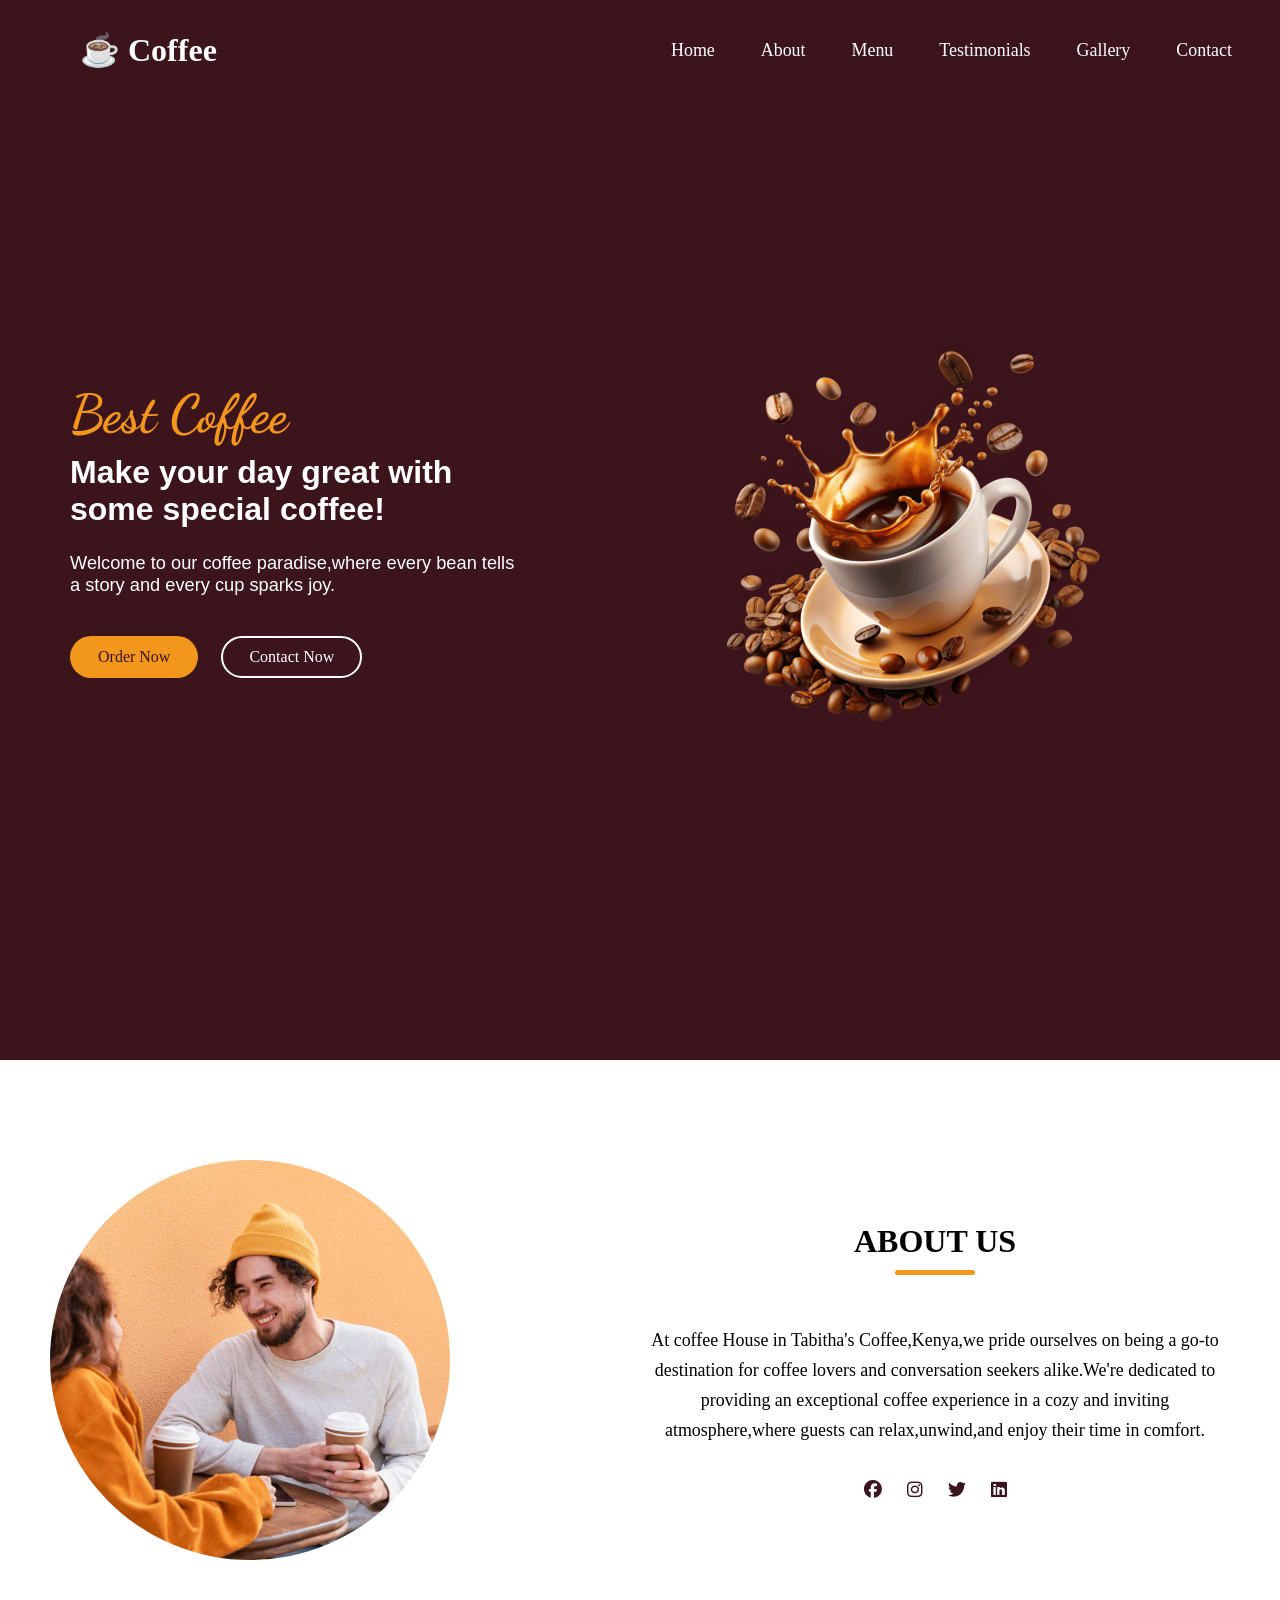
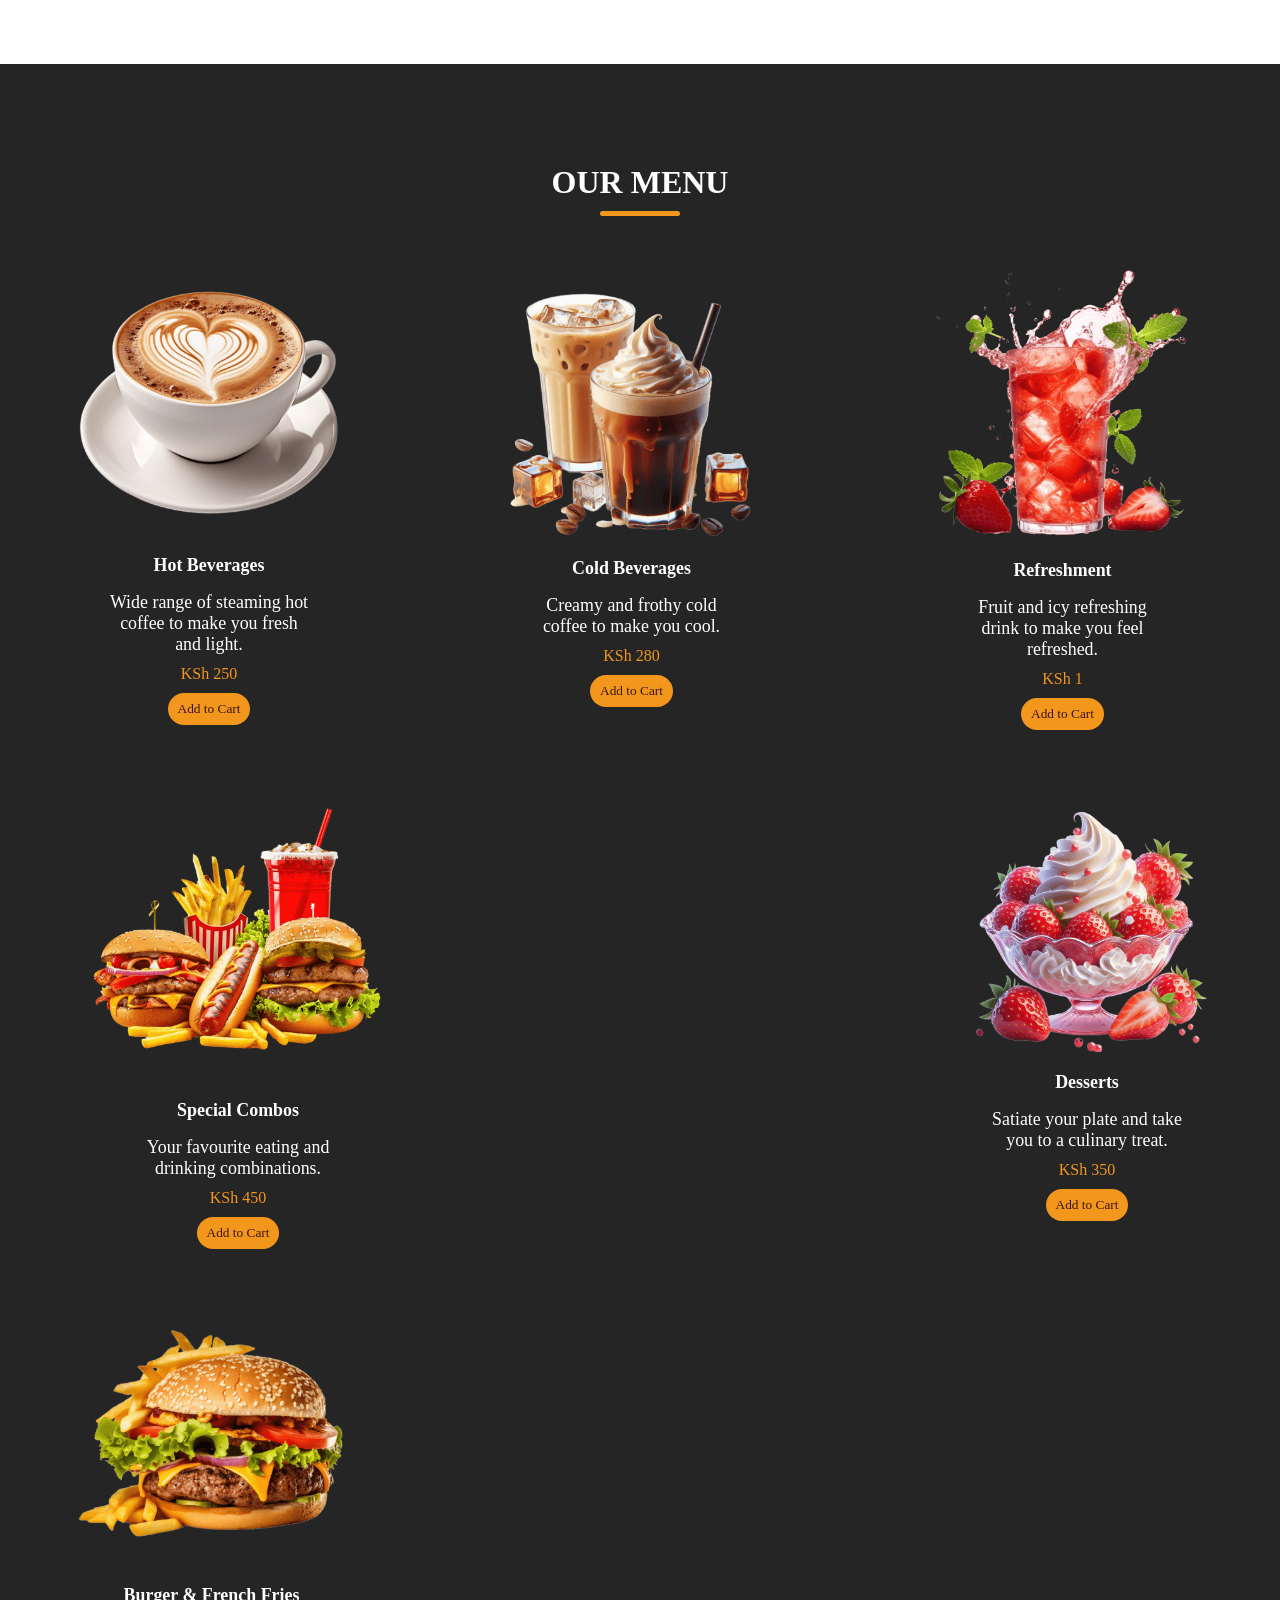
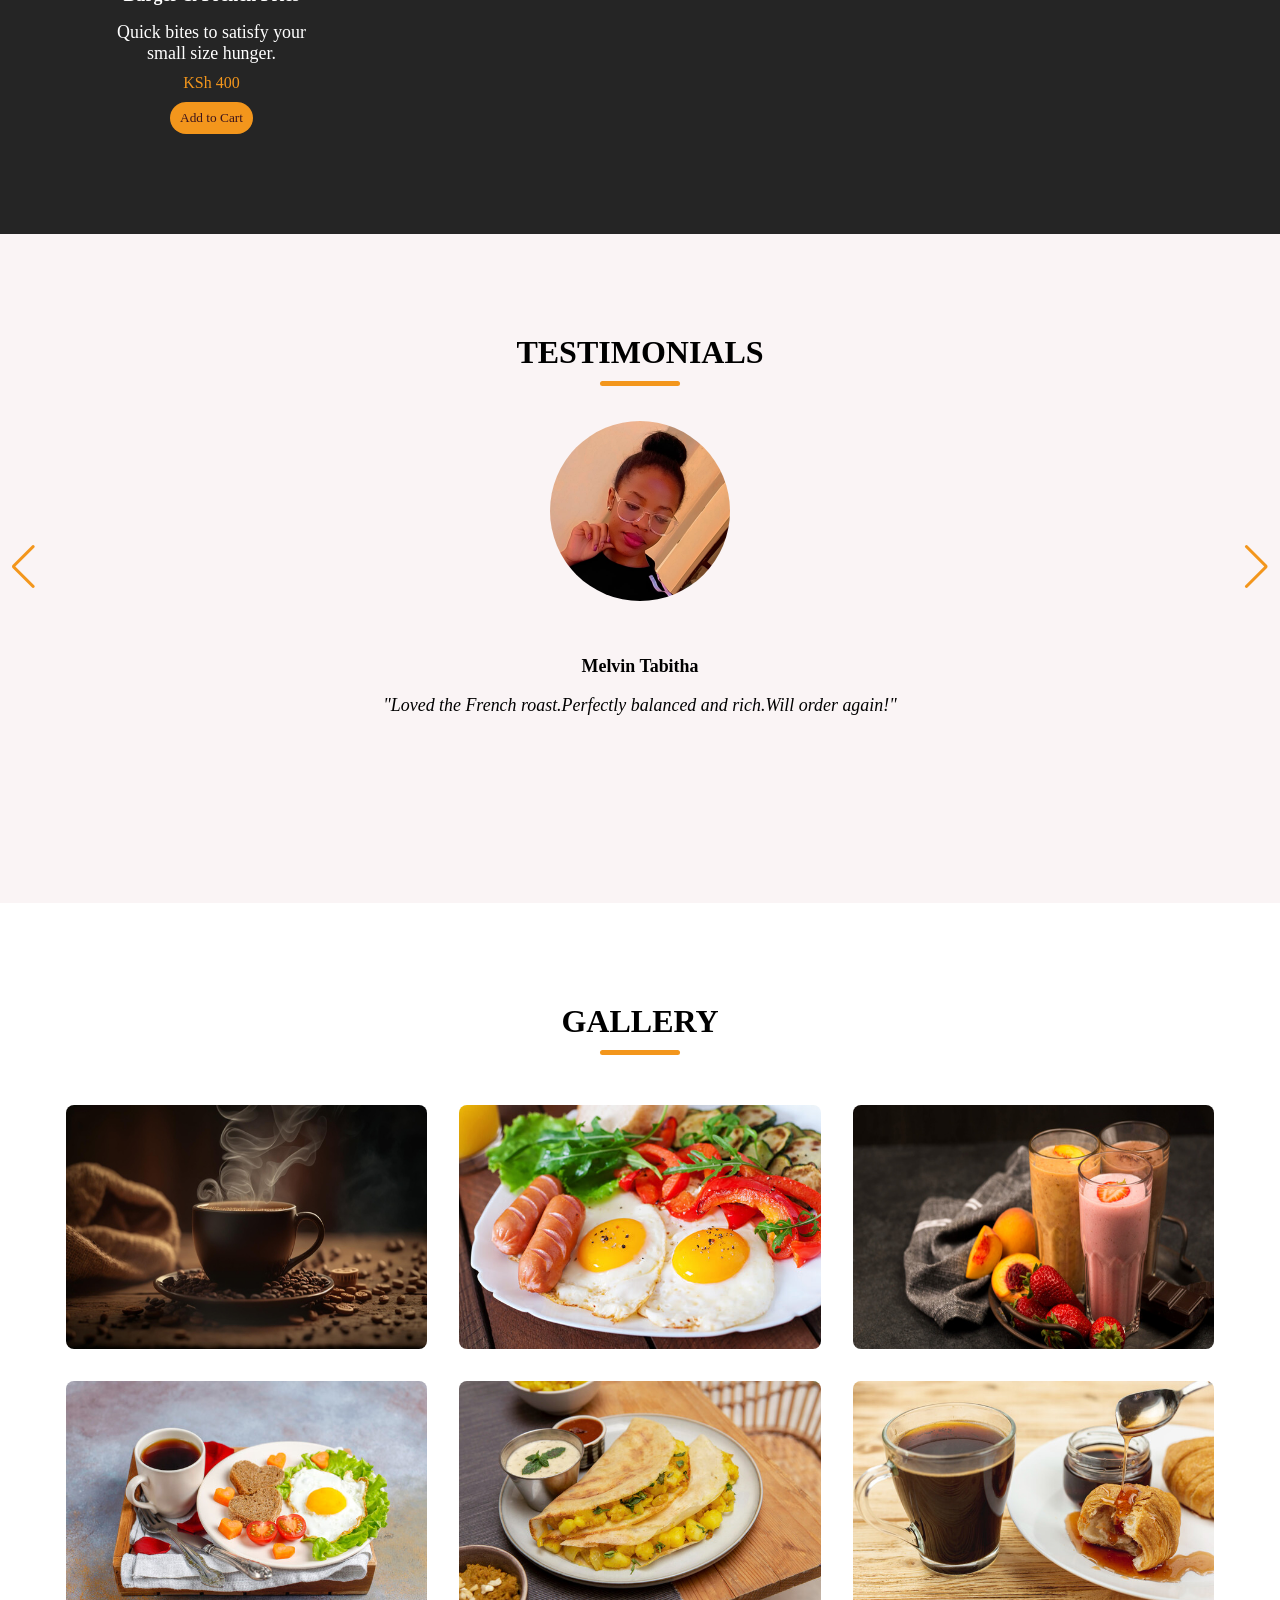
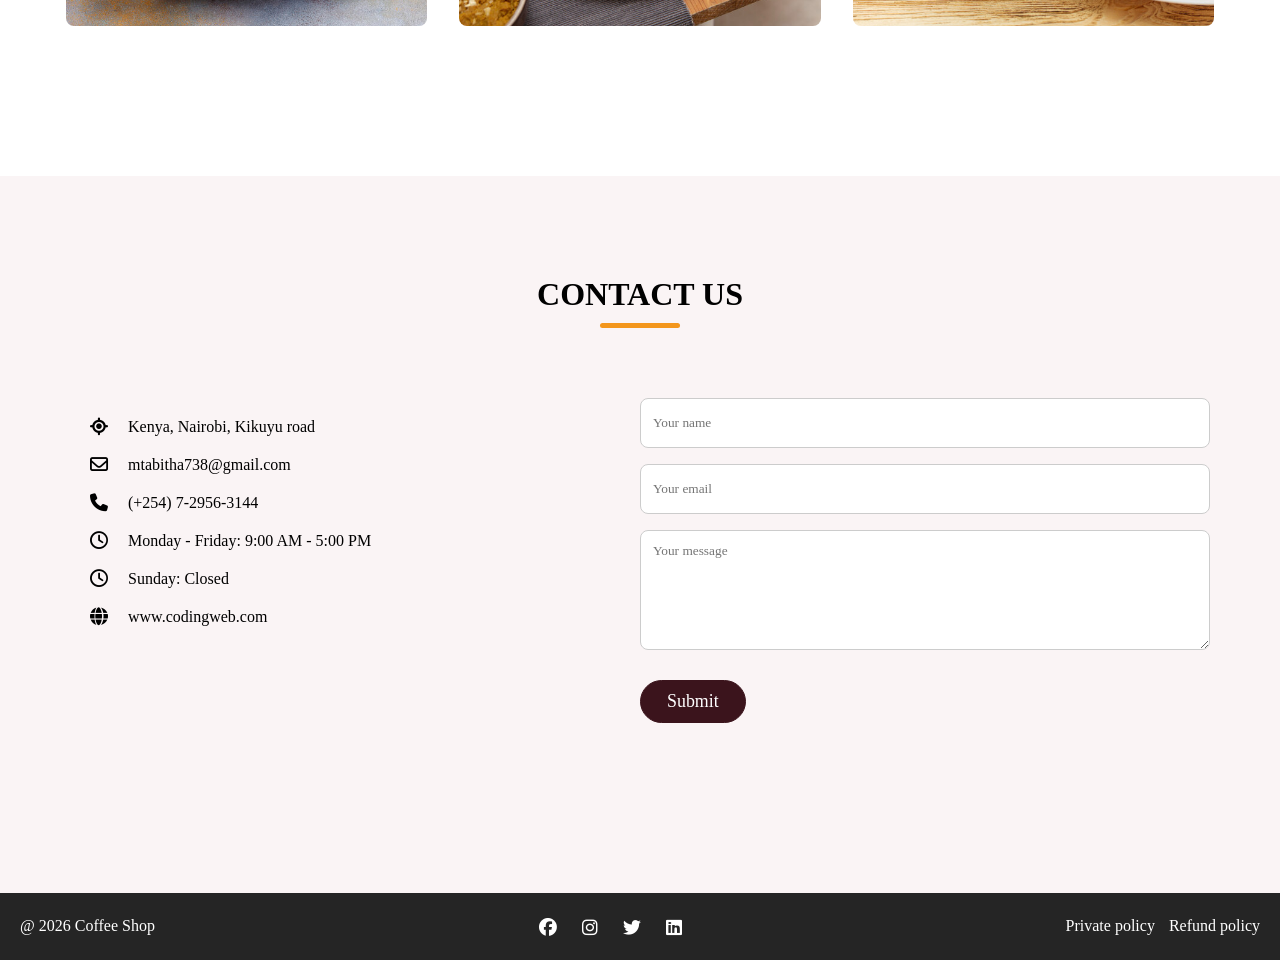
==== coffeewebsite_frontend/index.html @ 78efbe5f "Restructure project into frontend and backend folders" ====
<!DOCTYPE html>
<html lang="en">
<head>
    <meta charset="UTF-8">
    <meta name="viewport" content="width=device-width, initial-scale=1.0">
    <title>Coffe Website</title>
    <!-- linking font awsome for icons -->
    <link rel="stylesheet" href="https://cdnjs.cloudflare.com/ajax/libs/font-awesome/6.7.2/css/all.min.css">
    <!-- linking swiper css -->
    <link rel="stylesheet" href="https://cdn.jsdelivr.net/npm/swiper@11/swiper-bundle.min.css">
    <link rel="stylesheet" href="style.css">
</head>
<body>
    <!-- header -->
    <header>
     <nav class="navbar section-content">
     <a href="#" class="nav-logo">
       <h2 class="logo-text">☕ Coffee</h2> 
     </a> 
     <ul class="nav-menu">
        <button id="menu-close-button" class="fas fa-times" nav-link></button>
     <li class="nav-item">
     <a href="#home" class="nav-link">Home</a></li>
     <li class="nav-item">
        <a href="#about" class="nav-link">About</a></li>
     <li class="nav-item">
            <a href="#menu" class="nav-link">Menu</a></li>
     <li class="nav-item">
                <a href="#testimonials" class="nav-link">Testimonials</a></li>
     <li class="nav-item">
                    <a href="#gallery" class="nav-link">Gallery</a></li>
     <li class="nav-item">
                        <a href="#contact" class="nav-link">Contact</a></li>
     <li class="nav-item cart-container">
         <div class="cart-icon" id="cart-icon">
             🛒 <span id="cart-count">0</span>
         </div>
      </li>                   
    </ul>
                    <button id="menu-open-button" class="fas fa-bars"></button>

                    </nav>
                    <!-- CART UI -->
<div id="cart-dropdown" class="cart-dropdown">
  <h3>Your Cart</h3>
  <div id="cart-items"></div>

  <div class="cart-footer">
    <p>Total: KSh <span id="cart-total">0</span></p>
    <button id="clear-cart-btn">Clear Cart</button>
    <button id="checkout-btn" class="checkout-btn">Checkout</button>
  </div>
</div>


    </header>
    <main>
        <!-- hero section -->
        <section class="hero-section" id="home">
            <div class="section-contents">
                <div class="hero-details">
                 <h2 class="title">Best Coffee</h2> 
                 <h3 class="subtitle">Make your day great with some special coffee!</h3>  
                 <p class="description">Welcome to our coffee paradise,where every bean tells a story and every cup sparks joy.</p>
                 <div class="buttons">
                    <a href="#menu" class="button order-now">Order Now</a>
                    <a href="#contact" class="button contact-now">Contact Now</a>
                 </div>
                </div>
                <div class="hero-image-wraper">
                 <img src="images/coffee-hero-section.png" alt="" class="hero-image">
               </div>
            </div>
        </section>
    <!-- About section     -->
     <section class="about-section" id="about">
      <div class="about-content">
        <div class="about-image-wraper">
            <img src="images/about-image.jpg" alt="about" class="about-image">

        </div>
        <div class="about-details">
            <h2 class="section-title">About Us</h2>
            <p class="text">At coffee House in Tabitha's Coffee,Kenya,we pride ourselves on being a go-to destination for coffee lovers and conversation seekers alike.We're dedicated to providing an exceptional coffee experience in a cozy and inviting atmosphere,where guests can relax,unwind,and enjoy their time in comfort.</p>
            <div class="social-link-list">
                <a href="https://www.linkedin.com/in/melvin-tabitha-5abb782a2/" class="social-link"><i class="fab fa-facebook" aria-hidden="true"></i></a>
                <a href="https://www.linkedin.com/in/melvin-tabitha-5abb782a2/" class="social-link"><i class="fab fa-instagram" aria-hidden="true"></i></a>
                <a href="https://www.linkedin.com/in/melvin-tabitha-5abb782a2/" class="social-link"><i class="fab fa-twitter" aria-hidden="true"></i></a>
                <a href="https://www.linkedin.com/in/melvin-tabitha-5abb782a2/" class="social-link"><i class="fab fa-linkedin" aria-hidden="true"></i></a>
                
               
                
            </div>
        </div>

      </div>  
     </section>
     <!-- menu sction -->
      <section class="menu-section" id="menu">
  <h2 class="section-title"> Our Menu</h2>
  <div class="section-content">
    <ul class="menu-list">

      <li class="menu-item">
        <img src="images/hot-beverages.png" alt="hot beverage" class="menu-image">
        <h3 class="name">Hot Beverages</h3>
        <p class="detail">Wide range of steaming hot coffee to make you fresh and light.</p>
        <p class="price">KSh 250</p>
        <button class="add-to-cart" data-name="Hot Beverages" data-price="250">
          Add to Cart
        </button>
      </li>

      <li class="menu-item">
        <img src="images/cold-beverages.png" alt="cold beverage" class="menu-image">
        <h3 class="name">Cold Beverages</h3>
        <p class="detail">Creamy and frothy cold coffee to make you cool.</p>
        <p class="price">KSh 280</p>
        <button class="add-to-cart" data-name="Cold Beverages" data-price="280">
          Add to Cart
        </button>
      </li>

      <li class="menu-item">
        <img src="images/refreshment.png" alt="refreshment drink" class="menu-image">
        <h3 class="name">Refreshment</h3>
        <p class="detail">Fruit and icy refreshing drink to make you feel refreshed.</p>
        <p class="price">KSh 1</p>
        <button class="add-to-cart" data-name="Refreshment" data-price="1">
          Add to Cart
        </button>
      </li>

      <li class="menu-item">
        <img src="images/special-combo.png" alt="special combo" class="menu-image">
        <h3 class="name">Special Combos</h3>
        <p class="detail">Your favourite eating and drinking combinations.</p>
        <p class="price">KSh 450</p>
        <button class="add-to-cart" data-name="Special Combos" data-price="450">
          Add to Cart
        </button>
      </li>

      <li class="menu-item">
        <img src="images/desserts.png" alt="desserts" class="menu-image">
        <h3 class="name">Desserts</h3>
        <p class="detail">Satiate your plate and take you to a culinary treat.</p>
        <p class="price">KSh 350</p>
        <button class="add-to-cart" data-name="Desserts" data-price="350">
          Add to Cart
        </button>
      </li>

      <li class="menu-item">
        <img src="images/burger-frenchfries.png" alt="burger and fries" class="menu-image">
        <h3 class="name">Burger & French Fries</h3>
        <p class="detail">Quick bites to satisfy your small size hunger.</p>
        <p class="price">KSh 400</p>
        <button class="add-to-cart" data-name="Burger & French Fries" data-price="400">
          Add to Cart
        </button>
      </li>

    </ul>
  </div>
</section>
    
    <!-- testimonials section -->
    <section class="testimonials-section" id="testimonials">
        <h2 class="section-title">Testimonials</h2>
            <div class="section-content">
                <div class="slider-container swiper">
                    <div class="slider-wrapper ">
                        <ul class="testimonials-list swiper-wrapper ">
                            <li class="testimanials swiper-slide">
                                <img src="images/my.jpg" alt="user" class="user-image">
                                <h3 class="name">Melvin Tabitha</h3>
                                <i class="feedback">"Loved the French roast.Perfectly balanced and rich.Will order again!"</i>
                            </li>
                            <li class="testimanials swiper-slide">
                                <img src="images/mine.jpg" alt="user" class="user-image">
                                <h3 class="name">Shadrack Mwabe</h3>
                                <i class="feedback">"Great espresso blend! Smooth and bold flavor. Fast shipping too!"</i>
                            </li>
                            <li class="testimanials swiper-slide">
                                <img src="images/ruth.jpg" alt="user" class="user-image">
                                <h3 class="name">Ruth Daniels</h3>
                                <i class="feedback">"Fantastic mocha flavor. Fresh and aromatic. Quick shoping!"</i>
                            </li>
                            <li class="testimanials swiper-slide">
                                <img src="images/mi.jpg" alt="user" class="user-image">
                                <h3 class="name">Samuel James</h3>
                                <i class="feedback">"Exellent quality! Fresh beans and quick delivery.Highly recommend."</i>
                            </li>
                            
                            <li class="testimanials swiper-slide">
                                <img src="images/me.jpg" alt="user" class="user-image">
                                <h3 class="name">Opondo Tabitha</h3>
                                <i class="feedback">"Best decaf I've tried! Smooth and flavorful.Arrived promptly."</i>
                            </li>
                        </ul>
                        <div class=" swiper-pagination"></div>
                        <div class="swiper-button-prev"></div>
                    <div class="swiper-button-next"></div>
                    <div class="swiper-scrollbar"></div>

                    </div>
                </div>
            </div>
        

    </section>
    <!-- gallery section -->
    <section class="gallery-section" id="gallery">
        <h2 class="section-title">Gallery</h2>
        <div class="section-content">
            <ul class="gallery-list">
                <li class="gallery-item">
                    <img src="images/gallery-1.jpg" alt="Gallery" class="gallery-image">
                </li>
                
                <li class="gallery-item">
                    <img src="images/gallery-2.jpg" alt="Gallery" class="gallery-image">
                </li>
                
                <li class="gallery-item">
                    <img src="images/gallery-3.jpg" alt="Gallery" class="gallery-image">
                </li>
                
                <li class="gallery-item">
                    <img src="images/gallery-4.jpg" alt="Gallery" class="gallery-image">
                </li>
               
                <li class="gallery-item">
                    <img src="images/gallery-5.jpg" alt="Gallery" class="gallery-image">
                </li>
                
                <li class="gallery-item">
                    <img src="images/gallery-6.jpg" alt="Gallery" class="gallery-image">
                </li>
            </ul>
        </div>
    </section>
    <!-- Contact section -->
    <section class="contact-section" id="contact">
        <h3 class="section-title">Contact Us</h3>
        <div class="contact-content">
            <ul class="contact-info-list">
                 <li class="contact-info">
                  <i class="fa-solid fa-location-crosshairs"></i>
                  <p>Kenya, Nairobi, Kikuyu road</p>

                </li>
                <li class="contact-info">
                  <i class="fa-regular fa-envelope"></i>
                  <p>mtabitha738@gmail.com</p>

                </li>
                 <li class="contact-info">
                  <i class="fa-solid fa-phone"></i>
                  <p>(+254) 7-2956-3144</p>

                </li>
                 <li class="contact-info">
                  <i class="fa-regular fa-clock"></i>
                  <p>Monday - Friday: 9:00 AM - 5:00 PM</p>

                </li>
                 <li class="contact-info">
                  <i class="fa-regular fa-clock"></i>
                  <p>Sunday: Closed</p>

                </li>
                 <li class="contact-info">
                  <i class="fa-solid fa-globe"></i>
                  <p>www.codingweb.com</p>

                </li>
                
            </ul>
            <form action="https://formspree.io/f/mbloqepp" method="POST" class="contact-form">
                <input type="text" placeholder="Your name" class="form-input" name="name"  required>
                <input type="email" placeholder="Your email " name="email"   class="form-input" required>
                <textarea name="message"   class="form-message" placeholder="Your message" required></textarea>
                <button type="submit" class=" submit-button">Submit</button>

            </form>
            

        </div>
    </section>
    <!-- footer -->
    <footer class="footer-section">
      <div class="footer-content">
        <p class="copyright-text">@ 2026 Coffee Shop</p>
        <div class="link-list">
            <a href="#" class="sociallink"><i class="fab fa-facebook" aria-hidden="true"></i></a>
                <a href="https://www.linkedin.com/in/melvin-tabitha-5abb782a2/" class="sociallink"><i class="fab fa-instagram" aria-hidden="true"></i></a>
                <a href="https://www.linkedin.com/in/melvin-tabitha-5abb782a2/" class="sociallink"><i class="fab fa-twitter" aria-hidden="true"></i></a>
                <a href="https://www.linkedin.com/in/melvin-tabitha-5abb782a2/" class="sociallink"><i class="fab fa-linkedin" aria-hidden="true"></i></a>
                
        </div>
        <p class="policy-text">
            <a href="#" class="policy-link">Private policy</a>
            <span class="separator"></span>
            <a href="#" class="policy-link">Refund policy</a>
        </p>
      </div>
    </footer>
   <div id="checkout-modal" class="checkout-modal">

  <div class="checkout-content">

    <h2>Checkout</h2>

    <!-- CART ITEMS -->
    <div id="checkout-items"></div>

    <h3>
      Total: KSh <span id="checkout-total">0</span>
    </h3>

    <!-- CUSTOMER DETAILS -->
    <input
      type="text"
      id="customer-name"
      placeholder="Your Name"
      required
    />

    <input
      type="tel"
      id="customer-phone"
      placeholder="Phone Number (07XXXXXXXX)"
      required
    />

    <small id="phone-error" class="error-text"></small>

    <!-- PAYMENT STATUS (NEW - IMPORTANT) -->
    <div id="payment-status" class="payment-status"></div>

    <!-- ACTION BUTTONS -->
    <div class="checkout-actions">

      <button id="confirm-order">
        Confirm & Pay via M-Pesa
      </button>

      <button id="close-checkout">
        Cancel
      </button>

    </div>

  </div>

</div>
<!-- CANCEL CONFIRM MODAL -->
<div id="cancel-modal" class="cancel-modal">
  <div class="cancel-content">
    <p>Are you sure you want to cancel your order?</p>

    <div class="cancel-actions">
      <button id="confirm-cancel">Yes, Cancel</button>
      <button id="keep-order">Keep Order</button>
    </div>
  </div>
</div>


  </div>
</div>
<!-- SUCCESS MODAL -->
<div id="success-modal" class="success-modal">
  <div class="success-content">

    <div class="success-check">
      ✓
    </div>

    <h2>Order Successful!</h2>

    <p>Your coffee order has been placed successfully.</p>

    <button id="close-success">Done</button>

  </div>
</div>
<div id="payment-status-container"></div>
<div id="menu-overlay"></div>
    </main>
    <!-- linking swiper script -->
     <script src="https://cdn.jsdelivr.net/npm/swiper@11/swiper-bundle.min.js"></script>
    <!-- linking custom script -->
    <script src="script.js"></script>
    

</body>
</html>
---- coffeewebsite_frontend/style.css ----
@import url('https://fonts.googleapis.com/css2?family=Dancing+Script:wght@400..700&family=Miniver&family=Pacifico&display=swap');
*{
    font-family: "poppins,sans-serif";
    margin: 0;
    padding: 0;
    box-sizing: border-box;
}
/* style for whole syte */
html{
    scroll-behavior: smooth;
}
li{
    list-style: none;
}
a{
    text-decoration: none;
}
button{
    cursor: pointer;
    border: none;
    background: none;
}
img{
   width:100%; 
}
/* navbar styling */
header{
background: #3b141c;
height: 80px;
position: fixed;
z-index:1000;
top: 0;
left: 0;
width: 100%;



}
.navbar{
    display: flex;
    align-items: center;
    justify-content: space-between;
    height: 100%;
}
#menu-close-button,#menu-open-button{
    display: none;
}

.section-content{
  max-width: 1300px;  
  margin:0 auto;
  padding: 0;

}
.logo-text{
    color: white;
    font-size: 2rem;
    font-weight:700;
    margin-left: 80px;
    margin-top: 20px;
}
 .nav-link{
color: white;
padding: 10px 18px;
border-radius: 30px;
font-size: 1.12rem;
transition: 0.3s ease;

}
.nav-link:hover{
  color: #3b141c;
  background-color: #f3961c; 
  background-color:#f3961c;
border-radius: 30px; 
}
.nav-menu{
display: flex;
margin-right: 20px;
margin-top: 20px;
gap:10px;

align-items: end;
}
.hero-section{
    background-color: #3b141c ;
    min-height: 100vh;
    padding: 80px 70px;
    
}

.section-contents{
   display: flex;
   align-items: center;
   color: white;
   justify-content:space-between ;
   min-height: 100vh;
    
}
.title{
   font-size:3.3rem; 
   color: #f3961c;
   font-family: "Dancing Script", cursive;
}
.subtitle{
    font-size: 2rem;
    margin-top: 8px;
    max-width:70% ;
    font-weight: 600;
    font-family:'Gill Sans', 'Gill Sans MT', Calibri, 'Trebuchet MS', sans-serif ;
}
.description{
    font-size:1.14rem ;
    max-width: 70%;
    margin: 24px 0 40px;
    font-family:'Gill Sans', 'Gill Sans MT', Calibri, 'Trebuchet MS', sans-serif ;
    
    
}
.hero-image-wraper{
  max-width: 400px;
  margin-right: 100px;
  margin-top: 20px;

}
.button{
    padding: 10px 26px;
    background-color:#f3961c ;
    color:#3b141c ;
    border-radius:30px ;
    font-weight: 500;
    border: 2px solid transparent;
    transition: 0.1s ease;

}
.button:hover,.contact-now{
   color: white;
   border-color: white;
   background-color: transparent; 
}
.contact-now:hover{
   color: #3b141c; 
   border-color: #f3961c;
   background: #f3961c;

}
.buttons{
  display: flex;
  gap: 23px;  
}
/* about section styling */
.about-section{
 padding: 100px 0;  
 background-color:faf4f5 ;
 
  
}
.about-content{
    display: flex;
    align-items: center;
    justify-content:space-between;
    gap: 50px;
    padding-left: 50px;
    padding-right: 50px;

}
.about-image{
    width: 400px;
    height: 400px;
    object-fit: cover;
    border-radius: 50%;
    

}
.section-title{
    text-align: center;
    padding: 0;
    text-transform: uppercase;
    font-size: 2rem;
    
}
.section-title::after{
    content: "";
    width: 80px;
    height: 5px;
    display: block;
    margin: 10px auto 0;
    border-radius:8px ;
    background-color: #f3961c;


}
.text{
    line-height: 30px;
    margin: 50px 0 30px;
    text-align: center;
    font-size: 1.12rem;
    
}
.social-link-list{
    display: flex;
    gap:25px ;
    justify-content: center;

}
.social-link{
    color: #3b141c;
    font-size: 1.5rem;
    transition: 0.2s ease;
}
.social-link:hover{
    color: #f3961c;
}
.about-details{
    max-width:50% ;
   
}
/* Cart hidden initially */
.cart-icon {
  display: none;
  align-items: center;
  gap: 5px;
  background-color: #f3961c;
  color: #3b141c;
  padding: 6px 12px;
  border-radius: 20px;
  font-weight: 600;
  font-size: 0.9rem;
}

/* Show cart when active */
.cart-icon.show {
  display: flex;
}

/* Optional: make count bold */
#cart-count {
  font-weight: bold;
}
/* menu section styling */
.menu-section{
    color: white;
    background-color: #252525;
    padding:100px 0 100px;
}
.menu-list{
    display: flex;
    flex-wrap: wrap;
    align-items: center;
    justify-content: space-between;
}
.menu-item{
    display: flex;
    align-items: center;
    flex-direction: column;
    justify-content: center;
    text-align: center;
    padding-top: 50px;
    
}
.menu-image{
    max-width:63% ;
    aspect-ratio: 1;
    margin-bottom: 15px;
    object-fit: contain;
}
.name{
    margin: 5px 0;
    font-size: 1.5rem;
    font-weight: 600;
}
.detail{
    font-size:1.12rem;
    max-width: 200px;
    
}
.add-to-cart {
  margin-top: 10px;
  padding: 8px 10px;
  background-color: #f3961c;
  color: #3b141c;
  border-radius: 20px;
  font-weight: 500;
  transition: 0.3s ease;
}

.add-to-cart:hover {
  background-color: transparent;
  border: 1px solid #f3961c;
  color: #f3961c;
}
.added {
  color: white;
}
.added:hover {
  color: white;
}
/* view cart items */
/* CART ICON */
.cart-icon {
  display: none;
  align-items: center;
  gap: 5px;
  background: #f3961c;
  color: #3b141c;
  padding: 6px 12px;
  border-radius: 20px;
  cursor: pointer;
}

/* SHOW CART ICON */
.cart-icon.show {
  display: flex;
}

/* CART DROPDOWN */
.cart-dropdown {
  position: absolute;
  top: 80px;
  right: 20px;
  width: 300px;
  background: white;
  border-radius: 10px;
  padding: 15px;
  box-shadow: 0 5px 20px rgba(0,0,0,0.2);
  display: none;
  z-index: 2000;
}

/* ACTIVE CART */
.cart-dropdown.active {
  display: block;
}

/* CART ITEMS */
.cart-item {
  display: flex;
  justify-content: space-between;
  margin: 10px 0;
  border-bottom: 1px solid #eee;
  padding-bottom: 5px;

}
.qty-controls {
  display: flex;
  align-items: center;
  gap: 8px;
}

.qty-controls button {
  background: #f3961c;
  border: none;
  padding: 3px 8px;
  border-radius: 5px;
  cursor: pointer;
  font-weight: bold;
}
#cart-items {
  max-height: 250px;
  overflow-y: auto;
  padding-right: 5px;
}

/* REMOVE BUTTON */
.remove-btn {
  background: red;
  color: white;
  border: none;
  padding: 3px 8px;
  border-radius: 5px;
  cursor: pointer;
}

/* FOOTER */
.cart-footer {
  margin-top: 10px;
  text-align: center;
}

.checkout-btn {
  background: #3b141c;
  color: white;
  padding: 8px 15px;
  border-radius: 20px;
  margin-top: 10px;
  width: 100%;
}

/* RESPONSIVE */
@media (max-width: 600px) {
  .cart-dropdown {
    width: 90%;
    right: 5%;
  }
}
/* price */
.price{
    color: #f3961c;
    margin-top: 10px;
    
}
/* testimonial section styling */
.testimonials-section{
  padding: 100px 0 100px;
  background-color: #faf4f5;
  animation: slideInFromRight 1.2s ease-out forwards;

}
.slider-wrapper{
    overflow: hidden;
    margin:0 60px 50px ;
}
/* testimanials animation */
 @keyframes slideInFromRight {
            0% {
                opacity: 0;
                transform: translateX(100px);
            }
            100% {
                opacity: 1;
                transform: translateX(0);
            }
        }
        @keyframes slideInTestimonial {
            0% {
                opacity: 0;
                transform: translateX(30px);
            }
            100% {
                opacity: 1;
                transform: translateX(0);
            }
        }
        .testimanials:nth-child(1) { animation-delay: 0.9s; }
        .testimanials:nth-child(2) { animation-delay: 1.0s; }
        .testimanials:nth-child(3) { animation-delay: 1.1s; }
        .testimanials:nth-child(4) { animation-delay: 1.2s; }
        .testimanials:nth-child(5) { animation-delay: 1.3s; }

.user-image{
    width: 180px;
    height: 180px;
    object-fit: cover;
    border-radius: 50%;
    margin-bottom: 50px;
}
.testimanials{
    user-select: none;
  display: flex;
  padding:35px;
  text-align: center;
  flex-direction: column;
  align-items: center;
  
}
.name{
    margin-bottom: 16px;
    font-size: 1.12rem;
}
.feedback{
   line-height:25px ; 
}


.swiper-pagination-bullet{
   width:15px; 
   height: 15px;
   opacity: 1;
   background-color: #f3961c;
   
}
.swiper-pagination-bullet:hover{
    background-color: #3b141c;
}
/* slider button style */
.swiper-button-prev,
.swiper-button-next{
    color: #f3961c;
    transition: 0.3s ease;
    margin-top: -50px;
   
}

.swiper-button-next:hover{
   color: #3b141c; 
}
.swiper-button-prev:hover{
   color: #3b141c; 
}
/* gallery section style */
.gallery-section{
  padding:100px 0 100px;

}
.gallery-list{
  display: flex;
  flex-wrap: wrap;
  gap: 32px;
  justify-content: center;
   
  margin: 50px  50px 50px;
  
}
.gallery-item{
    width:calc(100% /3 - 32px) ;
    border-radius: 8px;
    overflow: hidden;
    
}
.gallery-image{
    width: 100%;
    height: 100%;
    cursor: zoom-in;
    transition: 0.5s ease;
}
.gallery-item:hover .gallery-image{
    transform: scale(1.3);
}


/* contact style */
.contact-section{
    background-color:#faf4f5 ;
    padding: 100px 0 100px;
}
.contact-content{
    display: flex;
    gap: 48px;
    align-items: flex-start;
    justify-content: space-between;
    margin: 70px;
    
}
.contact-info{
    display: flex;
    gap: 20px;
    margin: 20px;
    align-items: center;


}
i{
    font-size:1.12rem ;
    
}
i:hover{
    color: #f3961c;
}
.contact-form{
    max-width: 50%;
}
.form-input{
 width: 100%;
 height: 50px;
 background-color: white;  
 border:1px solid #ccc ; 
 border-radius: 8px;
 padding: 0 12px;
 outline: none;
 margin-bottom: 16px;
}
.form-message{
    height: 120px;
    padding: 12px;
    background-color: white;  
    border:1px solid #ccc ; 
    border-radius: 8px;
    width: 100%;
    outline: none;
    margin-bottom: 16px;
    resize: vertical; /*alow user to resize the text area vertically */
}
.form-input:focus{
    border-color: #f3961c;
}
.form-message:focus{
    border-color: #f3961c;
}
.submit-button{
    background-color:#3b141c ;
    padding: 10px 26px;
    color: white;
    border-radius: 30px;
    font-weight: 500;
    font-size: 1.12rem;
    border: 1px solid #3b141c;
    margin-top: 10px;
    transition: 0.3s ease;

}
.submit-button:hover{
    background-color: transparent;
    color: #3b141c;
    font-weight: 600;
}
/* checkout styling */
.checkout-modal {
  position: fixed;
  top: 0;
  left: 0;
  width: 100%;
  height: 100%;
  display: none;
  background: rgba(0,0,0,0.6);
  backdrop-filter: blur(4px);
  justify-content: center;
  align-items: center;
  z-index: 2000;
}

.checkout-modal.active {
  display: flex;
}

.checkout-content {
  background: #ffffff;
  padding: 25px;
  border-radius: 16px;
  width: 90%;
  max-width: 420px;
  box-shadow: 0 10px 40px rgba(0,0,0,0.2);
  animation: fadeIn 0.3s ease;
}

.checkout-content h2 {
  text-align: center;
  margin-bottom: 15px;
  color: #3b141c;
}

#checkout-items {
  max-height: 150px;
  overflow-y: auto;
  margin-bottom: 15px;
  padding-right: 5px;
}

#checkout-items div {
  display: flex;
  justify-content: space-between;
  font-size: 0.95rem;
  margin-bottom: 8px;
}

.checkout-content h3 {
  text-align: center;
  margin-bottom: 15px;
  color: #f3961c;
}

.checkout-content input {
  width: 100%;
  padding: 12px;
  margin-bottom: 12px;
  border-radius: 8px;
  border: 1px solid #ccc;
  outline: none;
  transition: 0.2s;
}

.checkout-content input:focus {
  border-color: #f3961c;
}

.checkout-content input.invalid {
  border-color: red;
}

/* Buttons */
.checkout-actions {
  display: flex;
  gap: 10px;
  margin-top: 10px;
}

#confirm-order {
  flex: 1;
  background: #f3961c;
  color: #3b141c;
  padding: 12px;
  border-radius: 8px;
  font-weight: bold;
  border: none;
  cursor: pointer;
  transition: 0.3s;
}

#confirm-order:hover {
  background: #d87f0f;
  color: white;
}

#close-checkout {
  flex: 1;
  background: transparent;
  border: 2px solid #3b141c;
  color: #3b141c;
  padding: 12px;
  border-radius: 8px;
  cursor: pointer;
  transition: 0.3s;
}

#close-checkout:hover {
  background: #3b141c;
  color: white;
}

/* Error text */
.error-text {
  color: red;
  font-size: 0.85rem;
  margin-bottom: 10px;
  display: block;
}

/* Invalid input */
input.invalid {
  border-color: red;
}

/* Cancel Modal */
.cancel-modal {
  position: fixed;
  top: 0;
  left: 0;
  width: 100%;
  height: 100%;
  display: none;
  justify-content: center;
  align-items: center;
  background: rgba(0,0,0,0.5);
  z-index: 3000;
}

.cancel-modal.active {
  display: flex;
}

.cancel-content {
  background: white;
  padding: 20px;
  border-radius: 12px;
  text-align: center;
  width: 90%;
  max-width: 300px;
}

.cancel-actions {
  margin-top: 15px;
  display: flex;
  gap: 10px;
}

#confirm-cancel {
  flex: 1;
  background: red;
  color: white;
  padding: 10px;
  border-radius: 6px;
  border: none;
}

#keep-order {
  flex: 1;
  background: #f3961c;
  color: #3b141c;
  padding: 10px;
  border-radius: 6px;
  border: none;
}
.confirm-overlay {
  position: fixed;
  top: 0;
  left: 0;
  width: 100%;
  height: 100%;
  background: rgba(0,0,0,0.6);
  display: flex;
  justify-content: center;
  align-items: center;
  z-index: 9999;
}

.confirm-box {
  background: #fff;
  padding: 20px;
  border-radius: 12px;
  text-align: center;
  width: 300px;
  animation: fadeIn 0.3s ease;
}

.confirm-actions {
  margin-top: 15px;
  display: flex;
  justify-content: space-between;
  gap: 10px;
}

.confirm-actions button {
  flex: 1;
  padding: 10px;
  border: none;
  border-radius: 8px;
  cursor: pointer;
}

#yes-cancel {
  background: #f3961c;
  color: white;
}

#no-cancel {
  background: #ddd;
}

@keyframes fadeIn {
  from { transform: scale(0.9); opacity: 0; }
  to { transform: scale(1); opacity: 1; }
}
 #clear-cart-btn:hover {
  background: #ff4d4d;
  color: white;
  border: none;
  padding: 5px;
  width: 100%;
  margin-top: 10px;
  border-radius: 6px;
  cursor: pointer;
}
#clear-cart-btn{
    color: red;
}
#clear-cart-btn:disabled {
  opacity: 0.5;
  cursor: not-allowed;
}
.hidden {
  display: none !important;
}
/* small animation */
@keyframes fadeIn {
  from {
    transform: scale(0.9);
    opacity: 0;
  }
  to {
    transform: scale(1);
    opacity: 1;
  }
}

/* payment status */
.payment-status {
  margin-top: 10px;
  padding: 10px;
  font-size: 14px;
  border-radius: 6px;
  background: #f5f5f5;
  color: #333;
  text-align: center;
}
/* =========================
   SUCCESS MODAL
========================= */
.success-modal {
  position: fixed;
  inset: 0;
  background: rgba(0,0,0,0.6);
  display: none;
  justify-content: center;
  align-items: center;
  z-index: 5000;
}

.success-modal.active {
  display: flex;
}

.success-content {
  background: #fff;
  width: 90%;
  max-width: 350px;
  padding: 30px 25px;
  border-radius: 18px;
  text-align: center;
  animation: popupScale 0.35s ease;
}

.success-check {
  width: 90px;
  height: 90px;
  background: #22c55e;
  color: white;
  border-radius: 50%;
  margin: 0 auto 20px;
  font-size: 48px;
  display: flex;
  align-items: center;
  justify-content: center;
  animation: tickPop 0.5s ease;
}

.success-content h2 {
  color: #3b141c;
  margin-bottom: 10px;
}

.success-content p {
  color: #555;
  margin-bottom: 20px;
}

#close-success {
  width: 100%;
  border: none;
  padding: 12px;
  border-radius: 10px;
  background: #f3961c;
  color: white;
  font-weight: bold;
  cursor: pointer;
  transition: 0.3s ease;
}

#close-success:hover {
  background: #d87f0f;
}

@keyframes popupScale {
  from {
    transform: scale(0.7);
    opacity: 0;
  }

  to {
    transform: scale(1);
    opacity: 1;
  }
}

@keyframes tickPop {
  0% {
    transform: scale(0);
  }

  80% {
    transform: scale(1.15);
  }

  100% {
    transform: scale(1);
  }
}
/* footer styling */
.footer-section{
    background-color:#252525 ;
    padding: 20px;
}
.copyright-text,.policy-link{
color: white;
transition: 0.2s ease;
}
.footer-content{
 display: flex;
 align-items: center;
 justify-content: space-between;   
}
.link-list{
    display: flex;
    gap:25px ;
    
}
.sociallink{
   font-size: 1.5rem;
   color: white;

}
.sociallink:hover,.policy-link:hover{
    color: #f3961c;
}
.separator{
    color:white ;
    margin: 0 5px;
}
/* #thank-you-message {
  margin-top: 1rem;
  font-weight: bold;
  color: #4CAF50; 
  display: none;
} */


/* responsive media query for max width 1024px */
@media screen and (max-width: 1024px) {
  .menu-list {
    justify-content: center; /* Optional: centers the items */
   
  }

  .menu-item {
    width: 50%; /* Two items per row */
    padding: 20px 0; /* Optional spacing between rows */
  }
}
@media screen and (max-width: 640px) {
   .menu-list{
    gap: 60px;
   }
    .menu-item , .gallery-item{
    width: 100% !important; 
    
   }
   .slider-wrapper{
    margin: 0 0 30px;
   }
   
}

@media screen  and (max-width:900px){
    
    .nav-menu{
       display: block;
       background-color: white; 
       left:-300px;
       top: 0;
       height: 100%;
       width: 200px;
       align-items: center;
       flex-direction: column;
       display: flex;
       margin: 0%;
       position: fixed;
       padding-top: 30px;
       transition:left 0.1s ease;
       

    } 
    body.show-mobile-menu::before{
        content: "";
        position: fixed;
        left: 0;
        top: 0;
        height: 100%;
        width: 100%;
        backdrop-filter:blur(5px) ;
        background:rgb(0,0,0,0.2) ;


    }
     body.show-mobile-menu .nav-menu{
        left: 0;
    } 
    
    #menu-close-button,#menu-open-button {
        font-size: 1.3rem;
        display: block;
    }
    #menu-close-button{
        position: absolute;
        right: 30px;
        top: 30px;
    }
    #menu-open-button{
       color: white;
       margin-right: 30px; 

    }

    .nav-link{
      color: #252525;
      font-size: 1.0rem;
      display: block;
      margin-top: 17px;
      font-family:'Gill Sans', 'Gill Sans MT', Calibri, 'Trebuchet MS', sans-serif ;
      font-weight: 520;  
    } 
    #menu-overlay {
  display: none; 
  position: fixed;
  top: 0;
  left: 0;
  height: 100%;
  width: 100%;
  background: rgba(0, 0, 0, 0.3); 
  backdrop-filter: blur(4px);
  z-index: 998; /* Below the menu but above content */
}
body.show-mobile-menu #menu-overlay {
  display: block;
}
.section-contents{
   flex-direction:column-reverse ;
   justify-content: center;
   gap: 50px;
   text-align: center; 
   padding: 30px ;
}
.hero-image-wraper{
    max-width: 270px;
    margin-right: 0;
}
.subtitle,.description,.about-details,.contact-form,.footer-content{
max-width: 100%;

}
.buttons{
   justify-content: center; 
   
}
.about-content{
    flex-direction: column-reverse;
    gap: 70px;
    
   
}
.about-image{
    width: 100%;
    height: 100%;
    max-width: 250px;
    aspect-ratio: 1;
    
}
/* responsiveness for slide button */
/* .swiper-button-prev,
.swiper-button-next{
    display: none;
} */
.slider-wrapper{
    margin: 0 0 30px;
}
.gallery-item{
   width: calc(100% / 2 - 30px); 
}
.gallery-list{
    gap: 30px;
}
/* resposive contact */
.contact-content{
    flex-direction: column-reverse;
    align-items: center;
    
}
/* responsive footer */
.footer-content{
    flex-direction: column;
    gap:20px;
}

}
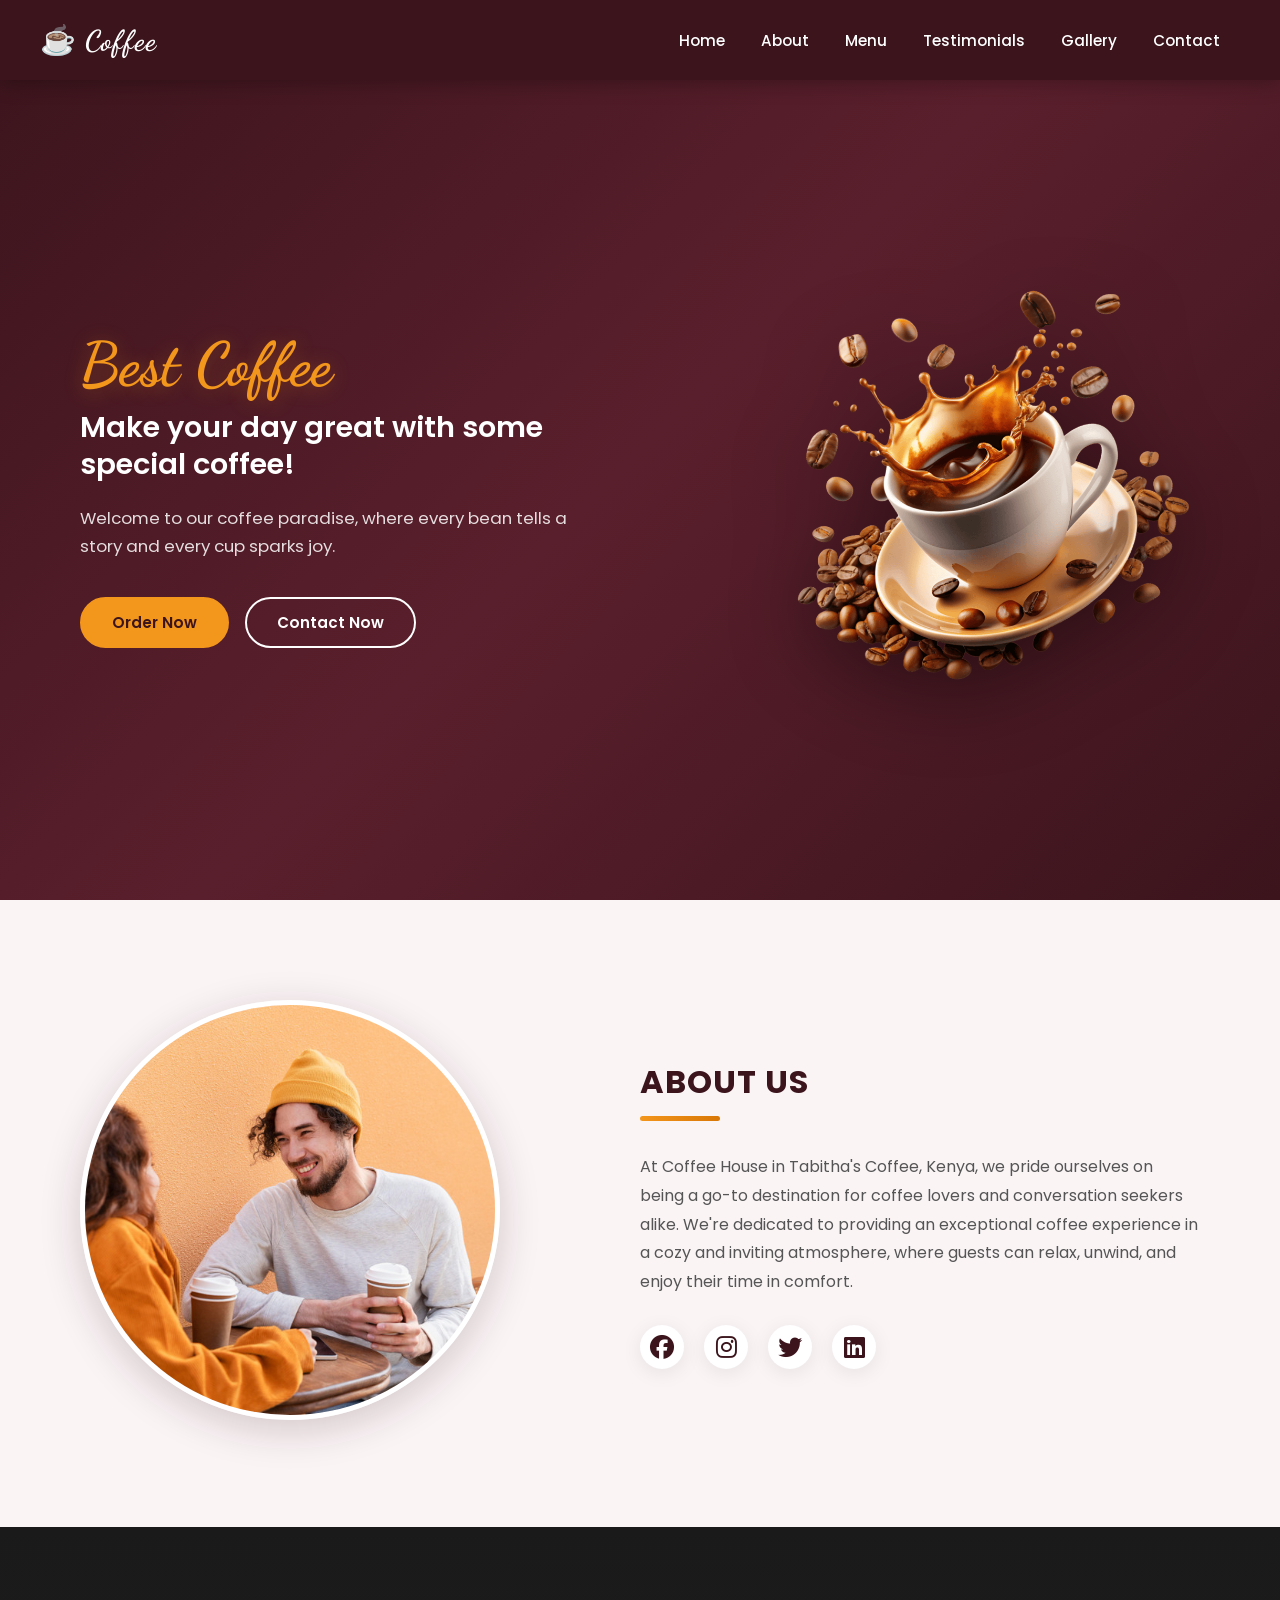
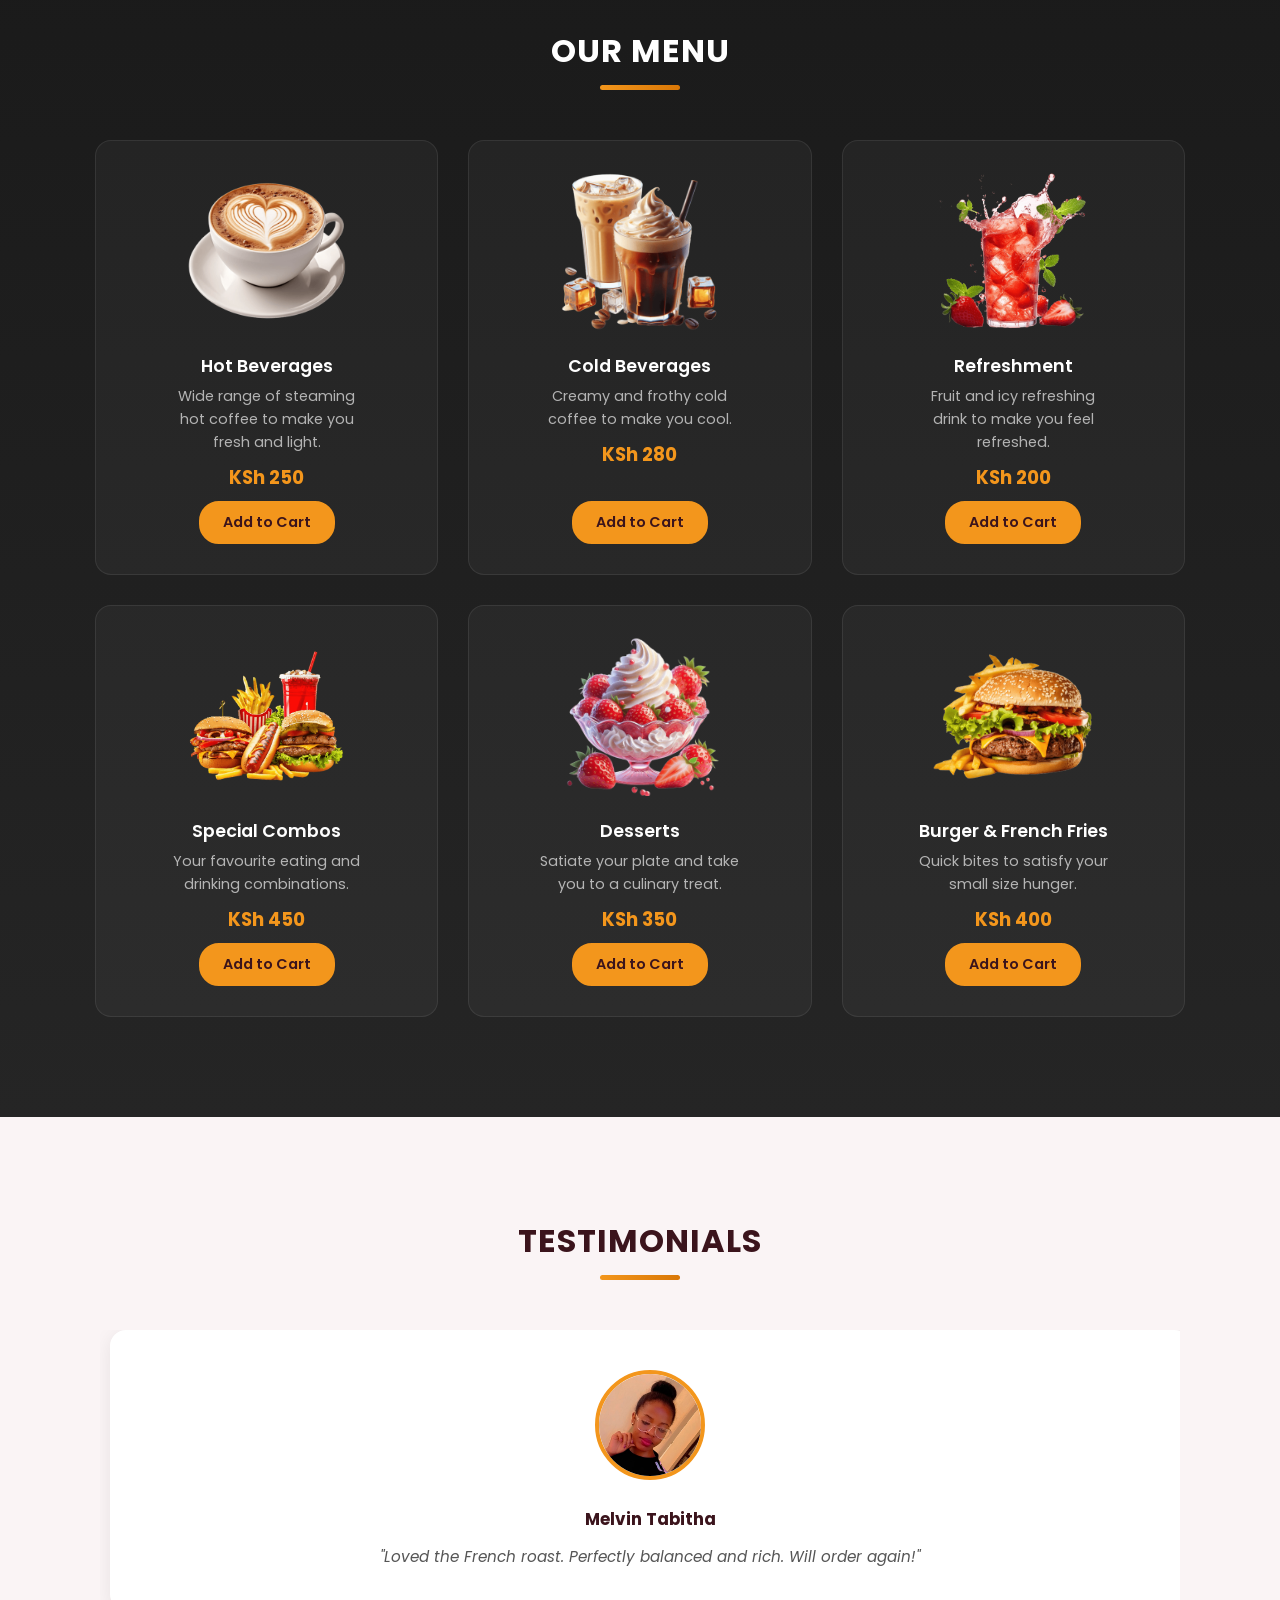
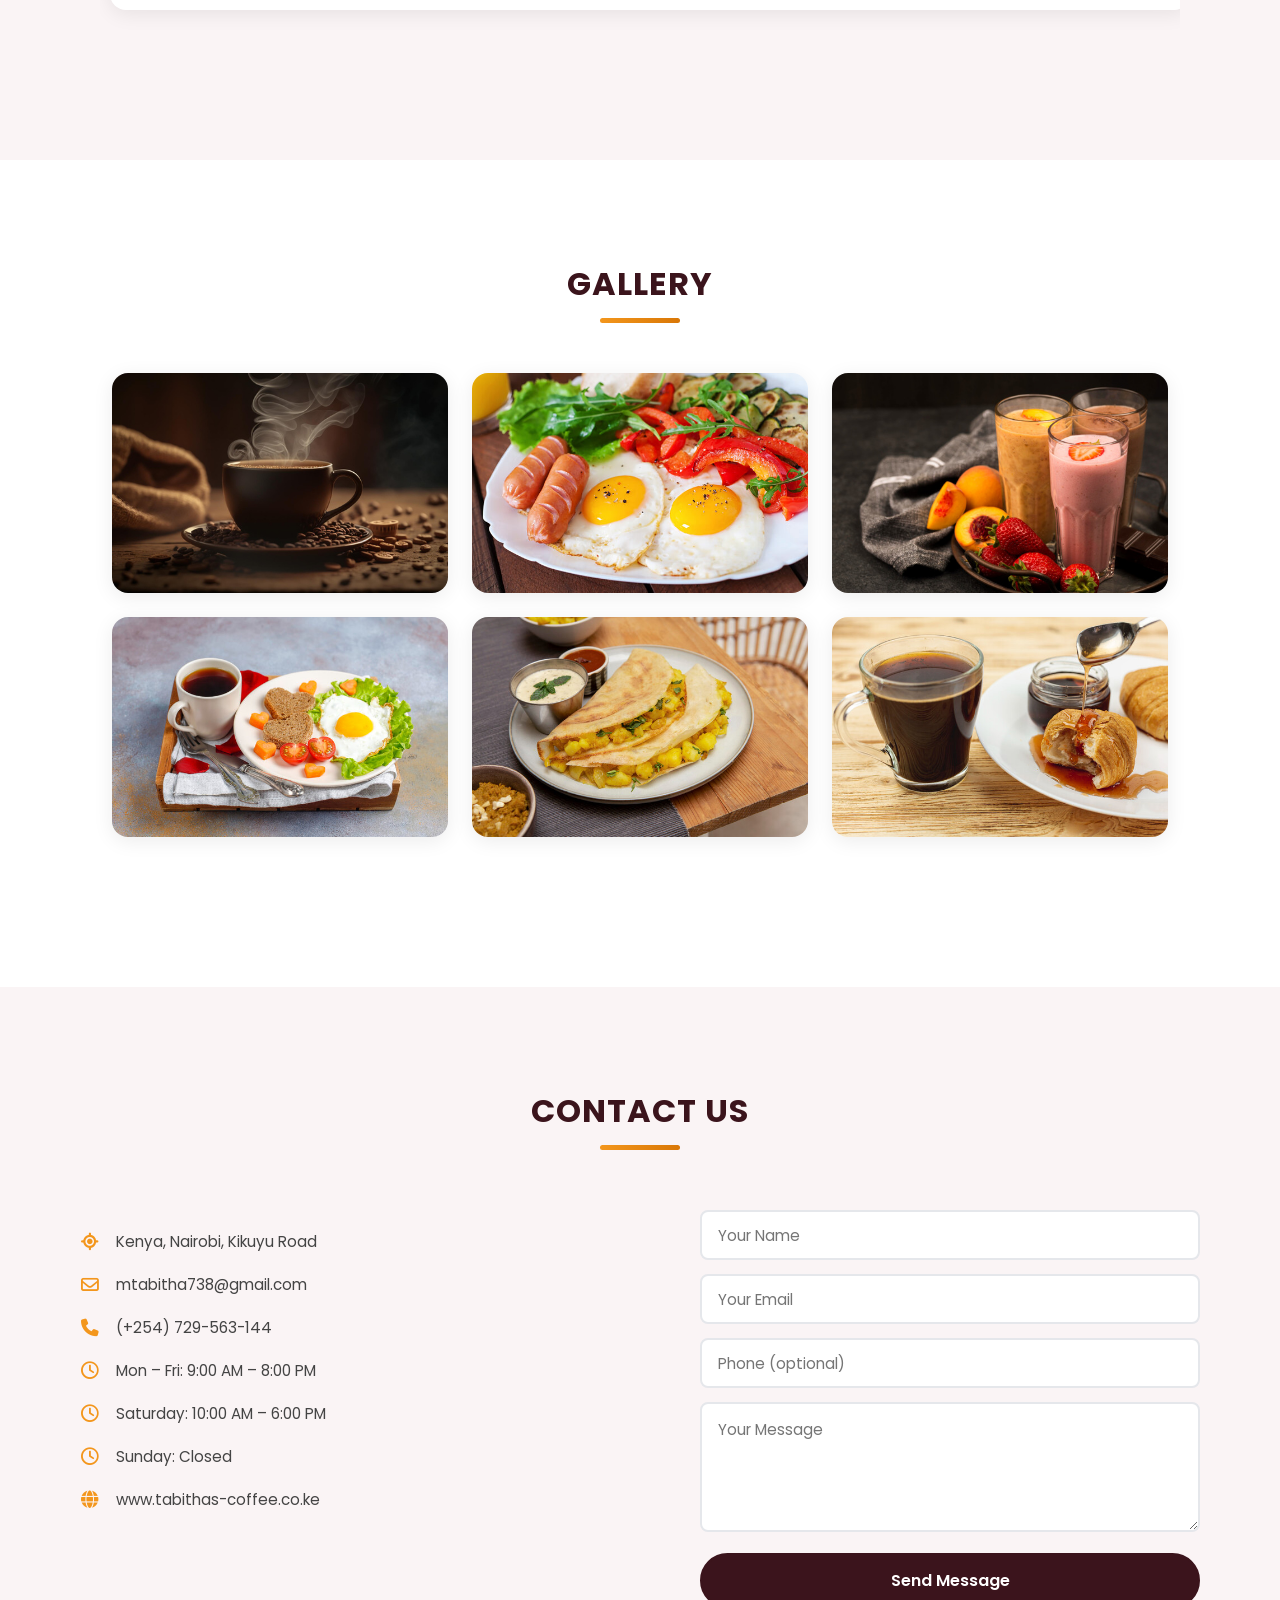
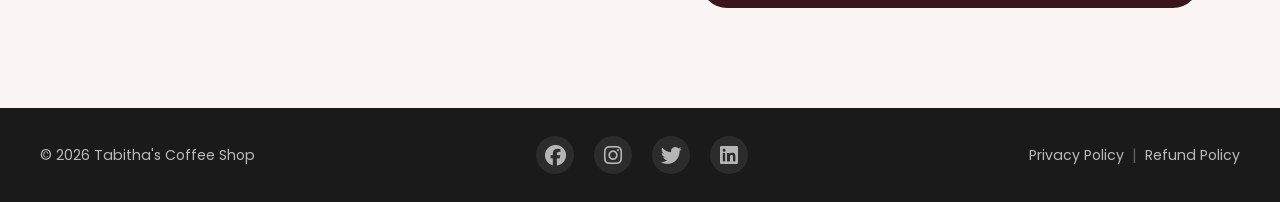
==== commit 71e31abf: "Complete coffee ordering system with M-Pesa sandbox integration and contact API" ====
--- a/coffeewebsite_frontend/index.html
+++ b/coffeewebsite_frontend/index.html
@@ -3,398 +3,318 @@
 <head>
     <meta charset="UTF-8">
     <meta name="viewport" content="width=device-width, initial-scale=1.0">
-    <title>Coffe Website</title>
-    <!-- linking font awsome for icons -->
+    <meta name="description" content="Tabitha's Coffee — Nairobi's finest coffee house. Order premium hot & cold beverages, desserts, and combos online with M-Pesa.">
+    <title>Tabitha's Coffee | Premium Coffee House Nairobi</title>
+    <!-- Font Awesome -->
     <link rel="stylesheet" href="https://cdnjs.cloudflare.com/ajax/libs/font-awesome/6.7.2/css/all.min.css">
-    <!-- linking swiper css -->
+    <!-- Swiper CSS -->
     <link rel="stylesheet" href="https://cdn.jsdelivr.net/npm/swiper@11/swiper-bundle.min.css">
+    <!-- Google Fonts -->
+    <link href="https://fonts.googleapis.com/css2?family=Poppins:wght@300;400;500;600;700&family=Dancing+Script:wght@700&display=swap" rel="stylesheet">
+    <!-- Custom CSS -->
     <link rel="stylesheet" href="style.css">
 </head>
 <body>
-    <!-- header -->
-    <header>
-     <nav class="navbar section-content">
-     <a href="#" class="nav-logo">
-       <h2 class="logo-text">☕ Coffee</h2> 
-     </a> 
-     <ul class="nav-menu">
-        <button id="menu-close-button" class="fas fa-times" nav-link></button>
-     <li class="nav-item">
-     <a href="#home" class="nav-link">Home</a></li>
-     <li class="nav-item">
-        <a href="#about" class="nav-link">About</a></li>
-     <li class="nav-item">
-            <a href="#menu" class="nav-link">Menu</a></li>
-     <li class="nav-item">
-                <a href="#testimonials" class="nav-link">Testimonials</a></li>
-     <li class="nav-item">
-                    <a href="#gallery" class="nav-link">Gallery</a></li>
-     <li class="nav-item">
-                        <a href="#contact" class="nav-link">Contact</a></li>
-     <li class="nav-item cart-container">
-         <div class="cart-icon" id="cart-icon">
-             🛒 <span id="cart-count">0</span>
-         </div>
-      </li>                   
-    </ul>
-                    <button id="menu-open-button" class="fas fa-bars"></button>
-
-                    </nav>
-                    <!-- CART UI -->
-<div id="cart-dropdown" class="cart-dropdown">
-  <h3>Your Cart</h3>
-  <div id="cart-items"></div>
-
-  <div class="cart-footer">
-    <p>Total: KSh <span id="cart-total">0</span></p>
-    <button id="clear-cart-btn">Clear Cart</button>
-    <button id="checkout-btn" class="checkout-btn">Checkout</button>
-  </div>
-</div>
-
-
-    </header>
-    <main>
-        <!-- hero section -->
-        <section class="hero-section" id="home">
-            <div class="section-contents">
-                <div class="hero-details">
-                 <h2 class="title">Best Coffee</h2> 
-                 <h3 class="subtitle">Make your day great with some special coffee!</h3>  
-                 <p class="description">Welcome to our coffee paradise,where every bean tells a story and every cup sparks joy.</p>
-                 <div class="buttons">
-                    <a href="#menu" class="button order-now">Order Now</a>
+
+<!-- ════════════════════════════ HEADER ════════════════════════════ -->
+<header>
+    <nav class="navbar section-content">
+        <a href="#" class="nav-logo">
+            <h2 class="logo-text">☕ Coffee</h2>
+        </a>
+        <ul class="nav-menu">
+            <button id="menu-close-button" class="fas fa-times"></button>
+            <li class="nav-item"><a href="#home"         class="nav-link">Home</a></li>
+            <li class="nav-item"><a href="#about"        class="nav-link">About</a></li>
+            <li class="nav-item"><a href="#menu"         class="nav-link">Menu</a></li>
+            <li class="nav-item"><a href="#testimonials" class="nav-link">Testimonials</a></li>
+            <li class="nav-item"><a href="#gallery"      class="nav-link">Gallery</a></li>
+            <li class="nav-item"><a href="#contact"      class="nav-link">Contact</a></li>
+            <li class="nav-item cart-container">
+                <div class="cart-icon" id="cart-icon">
+                    🛒 <span id="cart-count">0</span>
+                </div>
+            </li>
+        </ul>
+        <button id="menu-open-button" class="fas fa-bars"></button>
+    </nav>
+
+    <!-- ─── CART DROPDOWN ─────────────────────────────────────────────────── -->
+    <div id="cart-dropdown" class="cart-dropdown">
+        <h3>Your Cart</h3>
+        <div id="cart-items"></div>
+        <div class="cart-footer">
+            <p>Total: KSh <span id="cart-total">0</span></p>
+            <button id="clear-cart-btn">Clear Cart</button>
+            <button id="checkout-btn" class="checkout-btn">Checkout</button>
+        </div>
+    </div>
+</header>
+
+<!-- ════════════════════════════ MAIN ════════════════════════════ -->
+<main>
+
+    <!-- ─── HERO ──────────────────────────────────────────────────────────── -->
+    <section class="hero-section" id="home">
+        <div class="section-contents">
+            <div class="hero-details">
+                <h1 class="title">Best Coffee</h1>
+                <h2 class="subtitle">Make your day great with some special coffee!</h2>
+                <p class="description">Welcome to our coffee paradise, where every bean tells a story and every cup sparks joy.</p>
+                <div class="buttons">
+                    <a href="#menu"    class="button order-now">Order Now</a>
                     <a href="#contact" class="button contact-now">Contact Now</a>
-                 </div>
                 </div>
-                <div class="hero-image-wraper">
-                 <img src="images/coffee-hero-section.png" alt="" class="hero-image">
-               </div>
-            </div>
-        </section>
-    <!-- About section     -->
-     <section class="about-section" id="about">
-      <div class="about-content">
-        <div class="about-image-wraper">
-            <img src="images/about-image.jpg" alt="about" class="about-image">
-
-        </div>
-        <div class="about-details">
-            <h2 class="section-title">About Us</h2>
-            <p class="text">At coffee House in Tabitha's Coffee,Kenya,we pride ourselves on being a go-to destination for coffee lovers and conversation seekers alike.We're dedicated to providing an exceptional coffee experience in a cozy and inviting atmosphere,where guests can relax,unwind,and enjoy their time in comfort.</p>
-            <div class="social-link-list">
-                <a href="https://www.linkedin.com/in/melvin-tabitha-5abb782a2/" class="social-link"><i class="fab fa-facebook" aria-hidden="true"></i></a>
-                <a href="https://www.linkedin.com/in/melvin-tabitha-5abb782a2/" class="social-link"><i class="fab fa-instagram" aria-hidden="true"></i></a>
-                <a href="https://www.linkedin.com/in/melvin-tabitha-5abb782a2/" class="social-link"><i class="fab fa-twitter" aria-hidden="true"></i></a>
-                <a href="https://www.linkedin.com/in/melvin-tabitha-5abb782a2/" class="social-link"><i class="fab fa-linkedin" aria-hidden="true"></i></a>
-                
-               
-                
-            </div>
-        </div>
-
-      </div>  
-     </section>
-     <!-- menu sction -->
-      <section class="menu-section" id="menu">
-  <h2 class="section-title"> Our Menu</h2>
-  <div class="section-content">
-    <ul class="menu-list">
-
-      <li class="menu-item">
-        <img src="images/hot-beverages.png" alt="hot beverage" class="menu-image">
-        <h3 class="name">Hot Beverages</h3>
-        <p class="detail">Wide range of steaming hot coffee to make you fresh and light.</p>
-        <p class="price">KSh 250</p>
-        <button class="add-to-cart" data-name="Hot Beverages" data-price="250">
-          Add to Cart
-        </button>
-      </li>
-
-      <li class="menu-item">
-        <img src="images/cold-beverages.png" alt="cold beverage" class="menu-image">
-        <h3 class="name">Cold Beverages</h3>
-        <p class="detail">Creamy and frothy cold coffee to make you cool.</p>
-        <p class="price">KSh 280</p>
-        <button class="add-to-cart" data-name="Cold Beverages" data-price="280">
-          Add to Cart
-        </button>
-      </li>
-
-      <li class="menu-item">
-        <img src="images/refreshment.png" alt="refreshment drink" class="menu-image">
-        <h3 class="name">Refreshment</h3>
-        <p class="detail">Fruit and icy refreshing drink to make you feel refreshed.</p>
-        <p class="price">KSh 1</p>
-        <button class="add-to-cart" data-name="Refreshment" data-price="1">
-          Add to Cart
-        </button>
-      </li>
-
-      <li class="menu-item">
-        <img src="images/special-combo.png" alt="special combo" class="menu-image">
-        <h3 class="name">Special Combos</h3>
-        <p class="detail">Your favourite eating and drinking combinations.</p>
-        <p class="price">KSh 450</p>
-        <button class="add-to-cart" data-name="Special Combos" data-price="450">
-          Add to Cart
-        </button>
-      </li>
-
-      <li class="menu-item">
-        <img src="images/desserts.png" alt="desserts" class="menu-image">
-        <h3 class="name">Desserts</h3>
-        <p class="detail">Satiate your plate and take you to a culinary treat.</p>
-        <p class="price">KSh 350</p>
-        <button class="add-to-cart" data-name="Desserts" data-price="350">
-          Add to Cart
-        </button>
-      </li>
-
-      <li class="menu-item">
-        <img src="images/burger-frenchfries.png" alt="burger and fries" class="menu-image">
-        <h3 class="name">Burger & French Fries</h3>
-        <p class="detail">Quick bites to satisfy your small size hunger.</p>
-        <p class="price">KSh 400</p>
-        <button class="add-to-cart" data-name="Burger & French Fries" data-price="400">
-          Add to Cart
-        </button>
-      </li>
-
-    </ul>
-  </div>
-</section>
-    
-    <!-- testimonials section -->
+            </div>
+            <div class="hero-image-wraper">
+                <img src="images/coffee-hero-section.png" alt="Premium Coffee Cup" class="hero-image">
+            </div>
+        </div>
+    </section>
+
+    <!-- ─── ABOUT ─────────────────────────────────────────────────────────── -->
+    <section class="about-section" id="about">
+        <div class="about-content">
+            <div class="about-image-wraper">
+                <img src="images/about-image.jpg" alt="About Tabitha's Coffee" class="about-image">
+            </div>
+            <div class="about-details">
+                <h2 class="section-title">About Us</h2>
+                <p class="text">At Coffee House in Tabitha's Coffee, Kenya, we pride ourselves on being a go-to destination for coffee lovers and conversation seekers alike. We're dedicated to providing an exceptional coffee experience in a cozy and inviting atmosphere, where guests can relax, unwind, and enjoy their time in comfort.</p>
+                <div class="social-link-list">
+                    <a href="https://www.linkedin.com/in/melvin-tabitha-5abb782a2/" class="social-link"><i class="fab fa-facebook" aria-hidden="true"></i></a>
+                    <a href="https://www.linkedin.com/in/melvin-tabitha-5abb782a2/" class="social-link"><i class="fab fa-instagram" aria-hidden="true"></i></a>
+                    <a href="https://www.linkedin.com/in/melvin-tabitha-5abb782a2/" class="social-link"><i class="fab fa-twitter"  aria-hidden="true"></i></a>
+                    <a href="https://www.linkedin.com/in/melvin-tabitha-5abb782a2/" class="social-link"><i class="fab fa-linkedin" aria-hidden="true"></i></a>
+                </div>
+            </div>
+        </div>
+    </section>
+
+    <!-- ─── MENU ──────────────────────────────────────────────────────────── -->
+    <section class="menu-section" id="menu">
+        <h2 class="section-title">Our Menu</h2>
+        <div class="section-content">
+            <ul class="menu-list">
+                <li class="menu-item">
+                    <img src="images/hot-beverages.png"    alt="Hot Beverages"     class="menu-image">
+                    <h3 class="name">Hot Beverages</h3>
+                    <p class="detail">Wide range of steaming hot coffee to make you fresh and light.</p>
+                    <p class="price">KSh 250</p>
+                    <button class="add-to-cart" data-name="Hot Beverages"       data-price="250">Add to Cart</button>
+                </li>
+                <li class="menu-item">
+                    <img src="images/cold-beverages.png"   alt="Cold Beverages"    class="menu-image">
+                    <h3 class="name">Cold Beverages</h3>
+                    <p class="detail">Creamy and frothy cold coffee to make you cool.</p>
+                    <p class="price">KSh 280</p>
+                    <button class="add-to-cart" data-name="Cold Beverages"      data-price="280">Add to Cart</button>
+                </li>
+                <li class="menu-item">
+                    <img src="images/refreshment.png"      alt="Refreshment Drink" class="menu-image">
+                    <h3 class="name">Refreshment</h3>
+                    <p class="detail">Fruit and icy refreshing drink to make you feel refreshed.</p>
+                    <p class="price">KSh 200</p>
+                    <button class="add-to-cart" data-name="Refreshment"         data-price="200">Add to Cart</button>
+                </li>
+                <li class="menu-item">
+                    <img src="images/special-combo.png"    alt="Special Combos"    class="menu-image">
+                    <h3 class="name">Special Combos</h3>
+                    <p class="detail">Your favourite eating and drinking combinations.</p>
+                    <p class="price">KSh 450</p>
+                    <button class="add-to-cart" data-name="Special Combos"      data-price="450">Add to Cart</button>
+                </li>
+                <li class="menu-item">
+                    <img src="images/desserts.png"         alt="Desserts"          class="menu-image">
+                    <h3 class="name">Desserts</h3>
+                    <p class="detail">Satiate your plate and take you to a culinary treat.</p>
+                    <p class="price">KSh 350</p>
+                    <button class="add-to-cart" data-name="Desserts"            data-price="350">Add to Cart</button>
+                </li>
+                <li class="menu-item">
+                    <img src="images/burger-frenchfries.png" alt="Burger and Fries" class="menu-image">
+                    <h3 class="name">Burger &amp; French Fries</h3>
+                    <p class="detail">Quick bites to satisfy your small size hunger.</p>
+                    <p class="price">KSh 400</p>
+                    <button class="add-to-cart" data-name="Burger &amp; French Fries" data-price="400">Add to Cart</button>
+                </li>
+            </ul>
+        </div>
+    </section>
+
+    <!-- ─── TESTIMONIALS ──────────────────────────────────────────────────── -->
     <section class="testimonials-section" id="testimonials">
         <h2 class="section-title">Testimonials</h2>
-            <div class="section-content">
-                <div class="slider-container swiper">
-                    <div class="slider-wrapper ">
-                        <ul class="testimonials-list swiper-wrapper ">
-                            <li class="testimanials swiper-slide">
-                                <img src="images/my.jpg" alt="user" class="user-image">
-                                <h3 class="name">Melvin Tabitha</h3>
-                                <i class="feedback">"Loved the French roast.Perfectly balanced and rich.Will order again!"</i>
-                            </li>
-                            <li class="testimanials swiper-slide">
-                                <img src="images/mine.jpg" alt="user" class="user-image">
-                                <h3 class="name">Shadrack Mwabe</h3>
-                                <i class="feedback">"Great espresso blend! Smooth and bold flavor. Fast shipping too!"</i>
-                            </li>
-                            <li class="testimanials swiper-slide">
-                                <img src="images/ruth.jpg" alt="user" class="user-image">
-                                <h3 class="name">Ruth Daniels</h3>
-                                <i class="feedback">"Fantastic mocha flavor. Fresh and aromatic. Quick shoping!"</i>
-                            </li>
-                            <li class="testimanials swiper-slide">
-                                <img src="images/mi.jpg" alt="user" class="user-image">
-                                <h3 class="name">Samuel James</h3>
-                                <i class="feedback">"Exellent quality! Fresh beans and quick delivery.Highly recommend."</i>
-                            </li>
-                            
-                            <li class="testimanials swiper-slide">
-                                <img src="images/me.jpg" alt="user" class="user-image">
-                                <h3 class="name">Opondo Tabitha</h3>
-                                <i class="feedback">"Best decaf I've tried! Smooth and flavorful.Arrived promptly."</i>
-                            </li>
-                        </ul>
-                        <div class=" swiper-pagination"></div>
-                        <div class="swiper-button-prev"></div>
-                    <div class="swiper-button-next"></div>
-                    <div class="swiper-scrollbar"></div>
-
-                    </div>
+        <div class="section-content">
+            <!-- Swiper container: prev/next buttons MUST be direct children of .slider-container -->
+            <div class="slider-container swiper">
+                <div class="slider-wrapper swiper-wrapper">
+                    <ul class="testimonials-list">
+
+                        <li class="testimanials swiper-slide">
+                            <img src="images/my.jpg"   alt="Melvin Tabitha" class="user-image">
+                            <h3 class="name">Melvin Tabitha</h3>
+                            <i class="feedback">"Loved the French roast. Perfectly balanced and rich. Will order again!"</i>
+                        </li>
+
+                        <li class="testimanials swiper-slide">
+                            <img src="images/mine.jpg" alt="Shadrack Mwabe" class="user-image">
+                            <h3 class="name">Shadrack Mwabe</h3>
+                            <i class="feedback">"Great espresso blend! Smooth and bold flavor. Fast shipping too!"</i>
+                        </li>
+
+                        <li class="testimanials swiper-slide">
+                            <img src="images/ruth.jpg" alt="Ruth Daniels"   class="user-image">
+                            <h3 class="name">Ruth Daniels</h3>
+                            <i class="feedback">"Fantastic mocha flavor. Fresh and aromatic. Quick shopping!"</i>
+                        </li>
+
+                        <li class="testimanials swiper-slide">
+                            <img src="images/mi.jpg"   alt="Samuel James"   class="user-image">
+                            <h3 class="name">Samuel James</h3>
+                            <i class="feedback">"Excellent quality! Fresh beans and quick delivery. Highly recommend."</i>
+                        </li>
+
+                        <li class="testimanials swiper-slide">
+                            <img src="images/me.jpg"   alt="Opondo Tabitha" class="user-image">
+                            <h3 class="name">Opondo Tabitha</h3>
+                            <i class="feedback">"Best decaf I've tried! Smooth and flavorful. Arrived promptly."</i>
+                        </li>
+
+                    </ul>
                 </div>
-            </div>
-        
-
-    </section>
-    <!-- gallery section -->
+                <!-- Navigation arrows & pagination OUTSIDE .swiper-wrapper -->
+                <div class="swiper-pagination"></div>
+                <div class="swiper-button-prev"></div>
+                <div class="swiper-button-next"></div>
+            </div>
+        </div>
+    </section>
+
+    <!-- ─── GALLERY ───────────────────────────────────────────────────────── -->
     <section class="gallery-section" id="gallery">
         <h2 class="section-title">Gallery</h2>
         <div class="section-content">
             <ul class="gallery-list">
-                <li class="gallery-item">
-                    <img src="images/gallery-1.jpg" alt="Gallery" class="gallery-image">
-                </li>
-                
-                <li class="gallery-item">
-                    <img src="images/gallery-2.jpg" alt="Gallery" class="gallery-image">
-                </li>
-                
-                <li class="gallery-item">
-                    <img src="images/gallery-3.jpg" alt="Gallery" class="gallery-image">
-                </li>
-                
-                <li class="gallery-item">
-                    <img src="images/gallery-4.jpg" alt="Gallery" class="gallery-image">
-                </li>
-               
-                <li class="gallery-item">
-                    <img src="images/gallery-5.jpg" alt="Gallery" class="gallery-image">
-                </li>
-                
-                <li class="gallery-item">
-                    <img src="images/gallery-6.jpg" alt="Gallery" class="gallery-image">
-                </li>
+                <li class="gallery-item"><img src="images/gallery-1.jpg" alt="Coffee Gallery 1" class="gallery-image"></li>
+                <li class="gallery-item"><img src="images/gallery-2.jpg" alt="Coffee Gallery 2" class="gallery-image"></li>
+                <li class="gallery-item"><img src="images/gallery-3.jpg" alt="Coffee Gallery 3" class="gallery-image"></li>
+                <li class="gallery-item"><img src="images/gallery-4.jpg" alt="Coffee Gallery 4" class="gallery-image"></li>
+                <li class="gallery-item"><img src="images/gallery-5.jpg" alt="Coffee Gallery 5" class="gallery-image"></li>
+                <li class="gallery-item"><img src="images/gallery-6.jpg" alt="Coffee Gallery 6" class="gallery-image"></li>
             </ul>
         </div>
     </section>
-    <!-- Contact section -->
+
+    <!-- ─── CONTACT ───────────────────────────────────────────────────────── -->
     <section class="contact-section" id="contact">
-        <h3 class="section-title">Contact Us</h3>
+        <h2 class="section-title">Contact Us</h2>
         <div class="contact-content">
             <ul class="contact-info-list">
-                 <li class="contact-info">
-                  <i class="fa-solid fa-location-crosshairs"></i>
-                  <p>Kenya, Nairobi, Kikuyu road</p>
-
-                </li>
-                <li class="contact-info">
-                  <i class="fa-regular fa-envelope"></i>
-                  <p>mtabitha738@gmail.com</p>
-
-                </li>
-                 <li class="contact-info">
-                  <i class="fa-solid fa-phone"></i>
-                  <p>(+254) 7-2956-3144</p>
-
-                </li>
-                 <li class="contact-info">
-                  <i class="fa-regular fa-clock"></i>
-                  <p>Monday - Friday: 9:00 AM - 5:00 PM</p>
-
-                </li>
-                 <li class="contact-info">
-                  <i class="fa-regular fa-clock"></i>
-                  <p>Sunday: Closed</p>
-
-                </li>
-                 <li class="contact-info">
-                  <i class="fa-solid fa-globe"></i>
-                  <p>www.codingweb.com</p>
-
-                </li>
-                
+                <li class="contact-info"><i class="fa-solid fa-location-crosshairs"></i><p>Kenya, Nairobi, Kikuyu Road</p></li>
+                <li class="contact-info"><i class="fa-regular fa-envelope"></i><p>mtabitha738@gmail.com</p></li>
+                <li class="contact-info"><i class="fa-solid fa-phone"></i><p>(+254) 729-563-144</p></li>
+                <li class="contact-info"><i class="fa-regular fa-clock"></i><p>Mon – Fri: 9:00 AM – 8:00 PM</p></li>
+                <li class="contact-info"><i class="fa-regular fa-clock"></i><p>Saturday: 10:00 AM – 6:00 PM</p></li>
+                <li class="contact-info"><i class="fa-regular fa-clock"></i><p>Sunday: Closed</p></li>
+                <li class="contact-info"><i class="fa-solid fa-globe"></i><p>www.tabithas-coffee.co.ke</p></li>
             </ul>
-            <form action="https://formspree.io/f/mbloqepp" method="POST" class="contact-form">
-                <input type="text" placeholder="Your name" class="form-input" name="name"  required>
-                <input type="email" placeholder="Your email " name="email"   class="form-input" required>
-                <textarea name="message"   class="form-message" placeholder="Your message" required></textarea>
-                <button type="submit" class=" submit-button">Submit</button>
-
+
+            <!-- Contact form — submits to Django backend via JS fetch -->
+            <form id="contact-form" class="contact-form" novalidate>
+                <input  type="text"  id="contact-name"    name="name"    placeholder="Your Name"    class="form-input" required>
+                <input  type="email" id="contact-email"   name="email"   placeholder="Your Email"   class="form-input" required>
+                <input  type="tel"   id="contact-phone"   name="phone"   placeholder="Phone (optional)" class="form-input">
+                <textarea            id="contact-message" name="message" placeholder="Your Message" class="form-message" required></textarea>
+                <!-- Inline feedback -->
+                <div id="contact-feedback" class="contact-feedback"></div>
+                <button type="submit" id="contact-submit" class="submit-button">Send Message</button>
             </form>
-            
-
-        </div>
-    </section>
-    <!-- footer -->
+        </div>
+    </section>
+
+    <!-- ─── FOOTER ────────────────────────────────────────────────────────── -->
     <footer class="footer-section">
-      <div class="footer-content">
-        <p class="copyright-text">@ 2026 Coffee Shop</p>
-        <div class="link-list">
-            <a href="#" class="sociallink"><i class="fab fa-facebook" aria-hidden="true"></i></a>
+        <div class="footer-content">
+            <p class="copyright-text">© 2026 Tabitha's Coffee Shop</p>
+            <div class="link-list">
+                <a href="#" class="sociallink"><i class="fab fa-facebook"  aria-hidden="true"></i></a>
                 <a href="https://www.linkedin.com/in/melvin-tabitha-5abb782a2/" class="sociallink"><i class="fab fa-instagram" aria-hidden="true"></i></a>
-                <a href="https://www.linkedin.com/in/melvin-tabitha-5abb782a2/" class="sociallink"><i class="fab fa-twitter" aria-hidden="true"></i></a>
-                <a href="https://www.linkedin.com/in/melvin-tabitha-5abb782a2/" class="sociallink"><i class="fab fa-linkedin" aria-hidden="true"></i></a>
-                
-        </div>
-        <p class="policy-text">
-            <a href="#" class="policy-link">Private policy</a>
-            <span class="separator"></span>
-            <a href="#" class="policy-link">Refund policy</a>
-        </p>
-      </div>
+                <a href="https://www.linkedin.com/in/melvin-tabitha-5abb782a2/" class="sociallink"><i class="fab fa-twitter"   aria-hidden="true"></i></a>
+                <a href="https://www.linkedin.com/in/melvin-tabitha-5abb782a2/" class="sociallink"><i class="fab fa-linkedin"  aria-hidden="true"></i></a>
+            </div>
+            <p class="policy-text">
+                <a href="#" class="policy-link">Privacy Policy</a>
+                <span class="separator">|</span>
+                <a href="#" class="policy-link">Refund Policy</a>
+            </p>
+        </div>
     </footer>
-   <div id="checkout-modal" class="checkout-modal">
-
-  <div class="checkout-content">
-
-    <h2>Checkout</h2>
-
-    <!-- CART ITEMS -->
-    <div id="checkout-items"></div>
-
-    <h3>
-      Total: KSh <span id="checkout-total">0</span>
-    </h3>
-
-    <!-- CUSTOMER DETAILS -->
-    <input
-      type="text"
-      id="customer-name"
-      placeholder="Your Name"
-      required
-    />
-
-    <input
-      type="tel"
-      id="customer-phone"
-      placeholder="Phone Number (07XXXXXXXX)"
-      required
-    />
-
-    <small id="phone-error" class="error-text"></small>
-
-    <!-- PAYMENT STATUS (NEW - IMPORTANT) -->
-    <div id="payment-status" class="payment-status"></div>
-
-    <!-- ACTION BUTTONS -->
-    <div class="checkout-actions">
-
-      <button id="confirm-order">
-        Confirm & Pay via M-Pesa
-      </button>
-
-      <button id="close-checkout">
-        Cancel
-      </button>
-
-    </div>
-
-  </div>
-
+
+</main><!-- /main -->
+
+<!-- ════════════════════════════ MODALS ════════════════════════════ -->
+
+<!-- ─── CHECKOUT MODAL ─────────────────────────────────────────── -->
+<div id="checkout-modal" class="checkout-modal">
+    <div class="checkout-content">
+        <h2>Checkout</h2>
+        <div id="checkout-items"></div>
+        <h3>Total: KSh <span id="checkout-total">0</span></h3>
+        <input type="text" id="customer-name"  placeholder="Your Name"               required>
+        <input type="tel"  id="customer-phone" placeholder="Phone Number (07XXXXXXXX)" required>
+        <small id="phone-error" class="error-text"></small>
+        <div id="payment-status" class="payment-status"></div>
+        <div class="checkout-actions">
+            <button id="confirm-order">Confirm &amp; Pay via M-Pesa</button>
+            <button id="close-checkout">Cancel</button>
+        </div>
+    </div>
 </div>
-<!-- CANCEL CONFIRM MODAL -->
+
+<!-- ─── CANCEL CONFIRM MODAL ──────────────────────────────────── -->
 <div id="cancel-modal" class="cancel-modal">
-  <div class="cancel-content">
-    <p>Are you sure you want to cancel your order?</p>
-
-    <div class="cancel-actions">
-      <button id="confirm-cancel">Yes, Cancel</button>
-      <button id="keep-order">Keep Order</button>
-    </div>
-  </div>
+    <div class="cancel-content">
+        <p>Are you sure you want to cancel your order?</p>
+        <div class="cancel-actions">
+            <button id="confirm-cancel">Yes, Cancel</button>
+            <button id="keep-order">Keep Order</button>
+        </div>
+    </div>
 </div>
 
-
-  </div>
+<!-- ─── SUCCESS MODAL ─────────────────────────────────────────── -->
+<div id="success-modal" class="success-modal">
+    <div class="success-content">
+        <div class="success-check">✓</div>
+        <h2>Payment Successful! 🎉</h2>
+        <p>Your coffee order is being prepared.</p>
+        <!-- Dynamic order details filled by JS -->
+        <div id="success-order-details" class="success-order-details"></div>
+        <button id="close-success">Done</button>
+    </div>
 </div>
-<!-- SUCCESS MODAL -->
-<div id="success-modal" class="success-modal">
-  <div class="success-content">
-
-    <div class="success-check">
-      ✓
-    </div>
-
-    <h2>Order Successful!</h2>
-
-    <p>Your coffee order has been placed successfully.</p>
-
-    <button id="close-success">Done</button>
-
-  </div>
+
+<!-- ─── PAYMENT FAILED MODAL ───────────────────────────────────── -->
+<div id="failed-modal" class="failed-modal">
+    <div class="failed-content">
+        <div class="failed-icon">✕</div>
+        <h2>Payment Failed</h2>
+        <p id="failed-reason">Your M-Pesa payment was cancelled or failed. Please try again.</p>
+        <button id="close-failed">Close</button>
+    </div>
 </div>
-<div id="payment-status-container"></div>
+
+<!-- ─── PAYMENT TOAST (floating, bottom-right) ────────────────── -->
+<div id="payment-toast" class="payment-toast" role="alert" aria-live="polite"></div>
+
+<!-- ─── MENU OVERLAY ──────────────────────────────────────────── -->
 <div id="menu-overlay"></div>
-    </main>
-    <!-- linking swiper script -->
-     <script src="https://cdn.jsdelivr.net/npm/swiper@11/swiper-bundle.min.js"></script>
-    <!-- linking custom script -->
-    <script src="script.js"></script>
-    
+
+<!-- Swiper JS -->
+<script src="https://cdn.jsdelivr.net/npm/swiper@11/swiper-bundle.min.js"></script>
+<!-- Custom JS -->
+<script src="script.js"></script>
 
 </body>
 </html>
--- a/coffeewebsite_frontend/style.css
+++ b/coffeewebsite_frontend/style.css
@@ -1,1160 +1,1345 @@
-@import url('https://fonts.googleapis.com/css2?family=Dancing+Script:wght@400..700&family=Miniver&family=Pacifico&display=swap');
-*{
-    font-family: "poppins,sans-serif";
+/* ═══════════════════════════════════════════════════════════════
+   TABITHA'S COFFEE — PREMIUM STYLESHEET
+   ═══════════════════════════════════════════════════════════════ */
+
+@import url('https://fonts.googleapis.com/css2?family=Dancing+Script:wght@700&family=Poppins:wght@300;400;500;600;700&display=swap');
+
+/* ─── RESET & BASE ─────────────────────────────────────────────────────────── */
+*, *::before, *::after {
     margin: 0;
     padding: 0;
     box-sizing: border-box;
 }
-/* style for whole syte */
-html{
-    scroll-behavior: smooth;
-}
-li{
-    list-style: none;
-}
-a{
-    text-decoration: none;
-}
-button{
+
+body {
+    font-family: 'Poppins', sans-serif;
+}
+
+
+:root {
+    --brand-dark:   #3b141c;
+    --brand-amber:  #f3961c;
+    --brand-light:  #faf4f5;
+    --brand-bg:     #252525;
+    --success:      #22c55e;
+    --danger:       #ef4444;
+    --warning:      #f59e0b;
+    --info:         #3b82f6;
+    --shadow-soft:  0 8px 32px rgba(0,0,0,0.12);
+    --shadow-card:  0 4px 20px rgba(0,0,0,0.08);
+    --radius-lg:    16px;
+    --radius-sm:    8px;
+    --transition:   0.3s ease;
+}
+
+html { scroll-behavior: smooth; }
+
+li  { list-style: none; }
+a   { text-decoration: none; }
+img { width: 100%; }
+
+button {
     cursor: pointer;
     border: none;
     background: none;
-}
-img{
-   width:100%; 
-}
-/* navbar styling */
-header{
-background: #3b141c;
-height: 80px;
-position: fixed;
-z-index:1000;
-top: 0;
-left: 0;
-width: 100%;
-
-
-
-}
-.navbar{
+    font-family: 'Poppins', sans-serif;
+}
+
+/* ─── NAVBAR ────────────────────────────────────────────────────────────────── */
+header {
+    background: var(--brand-dark);
+    height: 80px;
+    position: fixed;
+    z-index: 1000;
+    top: 0;
+    left: 0;
+    width: 100%;
+    box-shadow: 0 2px 20px rgba(0,0,0,0.3);
+}
+
+.navbar {
     display: flex;
     align-items: center;
     justify-content: space-between;
     height: 100%;
-}
-#menu-close-button,#menu-open-button{
+    max-width: 1300px;
+    margin: 0 auto;
+    padding: 0 40px;
+}
+
+.logo-text {
+    color: white;
+    font-size: 1.8rem;
+    font-weight: 700;
+    font-family: 'Dancing Script', cursive;
+    letter-spacing: 1px;
+}
+
+.nav-menu {
+    display: flex;
+    gap: 4px;
+    align-items: center;
+}
+
+.nav-link {
+    color: white;
+    padding: 8px 16px;
+    border-radius: 30px;
+    font-size: 0.95rem;
+    font-weight: 500;
+    transition: var(--transition);
+}
+
+.nav-link:hover {
+    color: var(--brand-dark);
+    background-color: var(--brand-amber);
+}
+
+#menu-close-button, #menu-open-button { display: none; }
+
+.section-content {
+    max-width: 1300px;
+    margin: 0 auto;
+    padding: 0 40px;
+}
+
+/* ─── CART ICON ─────────────────────────────────────────────────────────────── */
+.cart-icon {
     display: none;
-}
-
-.section-content{
-  max-width: 1300px;  
-  margin:0 auto;
-  padding: 0;
-
-}
-.logo-text{
-    color: white;
-    font-size: 2rem;
-    font-weight:700;
-    margin-left: 80px;
-    margin-top: 20px;
-}
- .nav-link{
-color: white;
-padding: 10px 18px;
-border-radius: 30px;
-font-size: 1.12rem;
-transition: 0.3s ease;
-
-}
-.nav-link:hover{
-  color: #3b141c;
-  background-color: #f3961c; 
-  background-color:#f3961c;
-border-radius: 30px; 
-}
-.nav-menu{
-display: flex;
-margin-right: 20px;
-margin-top: 20px;
-gap:10px;
-
-align-items: end;
-}
-.hero-section{
-    background-color: #3b141c ;
+    align-items: center;
+    gap: 6px;
+    background: var(--brand-amber);
+    color: var(--brand-dark);
+    padding: 7px 14px;
+    border-radius: 20px;
+    font-weight: 700;
+    font-size: 0.9rem;
+    cursor: pointer;
+    transition: var(--transition);
+    box-shadow: 0 2px 8px rgba(243,150,28,0.4);
+}
+
+.cart-icon.show { display: flex; }
+
+.cart-icon:hover {
+    background: #d97706;
+    transform: scale(1.05);
+}
+
+#cart-count { font-weight: 800; }
+
+/* ─── CART DROPDOWN ─────────────────────────────────────────────────────────── */
+.cart-dropdown {
+    position: absolute;
+    top: 80px;
+    right: 20px;
+    width: 320px;
+    background: white;
+    border-radius: var(--radius-lg);
+    padding: 18px;
+    box-shadow: var(--shadow-soft);
+    display: none;
+    z-index: 2000;
+    border: 1px solid #f0e0e0;
+}
+
+.cart-dropdown h3 {
+    font-size: 1rem;
+    font-weight: 700;
+    color: var(--brand-dark);
+    margin-bottom: 12px;
+    padding-bottom: 8px;
+    border-bottom: 2px solid var(--brand-light);
+}
+
+.cart-dropdown.active { display: block; }
+
+#cart-items {
+    max-height: 250px;
+    overflow-y: auto;
+    padding-right: 4px;
+    scrollbar-width: thin;
+}
+
+.cart-item {
+    display: flex;
+    justify-content: space-between;
+    align-items: center;
+    margin: 10px 0;
+    padding-bottom: 8px;
+    border-bottom: 1px solid #f5f5f5;
+    font-size: 0.88rem;
+}
+
+.qty-controls {
+    display: flex;
+    align-items: center;
+    gap: 6px;
+}
+
+.qty-controls button {
+    background: var(--brand-amber);
+    color: white;
+    border: none;
+    width: 24px;
+    height: 24px;
+    border-radius: 50%;
+    cursor: pointer;
+    font-weight: 700;
+    font-size: 0.9rem;
+    line-height: 1;
+    display: flex;
+    align-items: center;
+    justify-content: center;
+    transition: var(--transition);
+}
+
+.qty-controls button:hover { background: var(--brand-dark); }
+
+.remove-btn {
+    background: var(--danger) !important;
+    color: white;
+    border: none;
+    padding: 3px 8px;
+    border-radius: 6px;
+    cursor: pointer;
+    font-size: 0.75rem;
+    font-weight: 600;
+}
+
+.cart-footer {
+    margin-top: 12px;
+    text-align: center;
+    padding-top: 10px;
+    border-top: 2px solid var(--brand-light);
+}
+
+.cart-footer p {
+    font-weight: 700;
+    color: var(--brand-dark);
+    margin-bottom: 8px;
+    font-size: 1rem;
+}
+
+.checkout-btn {
+    background: var(--brand-dark);
+    color: white;
+    padding: 10px 0;
+    border-radius: 20px;
+    margin-top: 8px;
+    width: 100%;
+    font-weight: 600;
+    font-size: 0.95rem;
+    transition: var(--transition);
+}
+
+.checkout-btn:hover { background: #5a1f2c; }
+
+#clear-cart-btn {
+    color: var(--danger);
+    font-size: 0.85rem;
+    font-weight: 500;
+    padding: 4px 8px;
+    border-radius: 6px;
+    transition: var(--transition);
+    display: block;
+    width: 100%;
+    margin-bottom: 4px;
+}
+
+#clear-cart-btn:hover {
+    background: #fee2e2;
+    color: #b91c1c;
+}
+
+/* ─── HERO SECTION ─────────────────────────────────────────────────────────── */
+.hero-section {
+    background: linear-gradient(135deg, #3b141c 0%, #5a1f2c 50%, #3b141c 100%);
     min-height: 100vh;
-    padding: 80px 70px;
-    
-}
-
-.section-contents{
-   display: flex;
-   align-items: center;
-   color: white;
-   justify-content:space-between ;
-   min-height: 100vh;
-    
-}
-.title{
-   font-size:3.3rem; 
-   color: #f3961c;
-   font-family: "Dancing Script", cursive;
-}
-.subtitle{
-    font-size: 2rem;
-    margin-top: 8px;
-    max-width:70% ;
+    padding-top: 80px;
+}
+
+.section-contents {
+    display: flex;
+    align-items: center;
+    color: white;
+    justify-content: space-between;
+    min-height: calc(100vh - 80px);
+    padding: 60px 80px;
+}
+
+.hero-details { flex: 1; }
+
+.title {
+    font-size: 3.8rem;
+    color: var(--brand-amber);
+    font-family: 'Dancing Script', cursive;
+    line-height: 1.1;
+    text-shadow: 0 2px 20px rgba(243,150,28,0.3);
+}
+
+.subtitle {
+    font-size: 1.8rem;
+    margin-top: 10px;
+    max-width: 80%;
     font-weight: 600;
-    font-family:'Gill Sans', 'Gill Sans MT', Calibri, 'Trebuchet MS', sans-serif ;
-}
-.description{
-    font-size:1.14rem ;
-    max-width: 70%;
-    margin: 24px 0 40px;
-    font-family:'Gill Sans', 'Gill Sans MT', Calibri, 'Trebuchet MS', sans-serif ;
-    
-    
-}
-.hero-image-wraper{
-  max-width: 400px;
-  margin-right: 100px;
-  margin-top: 20px;
-
-}
-.button{
-    padding: 10px 26px;
-    background-color:#f3961c ;
-    color:#3b141c ;
-    border-radius:30px ;
-    font-weight: 500;
-    border: 2px solid transparent;
-    transition: 0.1s ease;
-
-}
-.button:hover,.contact-now{
-   color: white;
-   border-color: white;
-   background-color: transparent; 
-}
-.contact-now:hover{
-   color: #3b141c; 
-   border-color: #f3961c;
-   background: #f3961c;
-
-}
-.buttons{
-  display: flex;
-  gap: 23px;  
-}
-/* about section styling */
-.about-section{
- padding: 100px 0;  
- background-color:faf4f5 ;
- 
-  
-}
-.about-content{
-    display: flex;
-    align-items: center;
-    justify-content:space-between;
-    gap: 50px;
-    padding-left: 50px;
-    padding-right: 50px;
-
-}
-.about-image{
-    width: 400px;
-    height: 400px;
+    line-height: 1.3;
+}
+
+.description {
+    font-size: 1.05rem;
+    max-width: 75%;
+    margin: 20px 0 36px;
+    line-height: 1.7;
+    color: rgba(255,255,255,0.85);
+}
+
+.hero-image-wraper {
+    max-width: 420px;
+    flex-shrink: 0;
+    filter: drop-shadow(0 20px 40px rgba(0,0,0,0.4));
+    animation: float 4s ease-in-out infinite;
+}
+
+@keyframes float {
+    0%, 100% { transform: translateY(0); }
+    50%       { transform: translateY(-12px); }
+}
+
+.buttons { display: flex; gap: 16px; flex-wrap: wrap; }
+
+.button {
+    padding: 12px 30px;
+    background-color: var(--brand-amber);
+    color: var(--brand-dark);
+    border-radius: 30px;
+    font-weight: 600;
+    border: 2px solid var(--brand-amber);
+    transition: var(--transition);
+    font-size: 0.95rem;
+}
+
+.button:hover {
+    background-color: transparent;
+    color: white;
+    border-color: white;
+}
+
+.contact-now {
+    background-color: transparent;
+    color: white;
+    border-color: white;
+}
+
+.contact-now:hover {
+    background-color: var(--brand-amber);
+    color: var(--brand-dark);
+    border-color: var(--brand-amber);
+}
+
+/* ─── ABOUT SECTION ────────────────────────────────────────────────────────── */
+.about-section {
+    padding: 100px 0;
+    background-color: var(--brand-light);
+}
+
+.about-content {
+    display: flex;
+    align-items: center;
+    justify-content: space-between;
+    gap: 60px;
+    padding: 0 80px;
+}
+
+.about-image {
+    width: 420px;
+    height: 420px;
     object-fit: cover;
     border-radius: 50%;
-    
-
-}
-.section-title{
+    box-shadow: 0 10px 40px rgba(59,20,28,0.2);
+    border: 5px solid white;
+}
+
+.section-title {
     text-align: center;
-    padding: 0;
     text-transform: uppercase;
     font-size: 2rem;
-    
-}
-.section-title::after{
+    font-weight: 700;
+    color: var(--brand-dark);
+    letter-spacing: 1px;
+}
+
+.section-title::after {
     content: "";
     width: 80px;
     height: 5px;
     display: block;
     margin: 10px auto 0;
-    border-radius:8px ;
-    background-color: #f3961c;
-
-
-}
-.text{
-    line-height: 30px;
-    margin: 50px 0 30px;
+    border-radius: 8px;
+    background: linear-gradient(90deg, var(--brand-amber), #d97706);
+}
+
+.about-details { max-width: 50%; }
+
+.about-details .section-title { text-align: left; }
+.about-details .section-title::after { margin-left: 0; }
+
+.text {
+    line-height: 1.8;
+    margin: 32px 0 28px;
+    font-size: 1rem;
+    color: #555;
+}
+
+.social-link-list {
+    display: flex;
+    gap: 20px;
+}
+
+.social-link {
+    color: var(--brand-dark);
+    font-size: 1.5rem;
+    transition: var(--transition);
+    width: 44px;
+    height: 44px;
+    border-radius: 50%;
+    background: white;
+    display: flex;
+    align-items: center;
+    justify-content: center;
+    box-shadow: var(--shadow-card);
+}
+
+.social-link:hover {
+    color: white;
+    background: var(--brand-amber);
+    transform: translateY(-3px);
+}
+
+/* ─── MENU SECTION ──────────────────────────────────────────────────────────── */
+.menu-section {
+    color: white;
+    background: linear-gradient(180deg, #1a1a1a 0%, #252525 100%);
+    padding: 100px 0;
+}
+
+.menu-section .section-title { color: white; }
+
+.menu-list {
+    display: flex;
+    flex-wrap: wrap;
+    align-items: stretch;
+    justify-content: center;
+    gap: 30px;
+    padding: 50px 40px 0;
+}
+
+.menu-item {
+    display: flex;
+    flex-direction: column;
+    align-items: center;
     text-align: center;
-    font-size: 1.12rem;
-    
-}
-.social-link-list{
-    display: flex;
-    gap:25px ;
-    justify-content: center;
-
-}
-.social-link{
-    color: #3b141c;
-    font-size: 1.5rem;
-    transition: 0.2s ease;
-}
-.social-link:hover{
-    color: #f3961c;
-}
-.about-details{
-    max-width:50% ;
-   
-}
-/* Cart hidden initially */
-.cart-icon {
-  display: none;
-  align-items: center;
-  gap: 5px;
-  background-color: #f3961c;
-  color: #3b141c;
-  padding: 6px 12px;
-  border-radius: 20px;
-  font-weight: 600;
-  font-size: 0.9rem;
-}
-
-/* Show cart when active */
-.cart-icon.show {
-  display: flex;
-}
-
-/* Optional: make count bold */
-#cart-count {
-  font-weight: bold;
-}
-/* menu section styling */
-.menu-section{
-    color: white;
-    background-color: #252525;
-    padding:100px 0 100px;
-}
-.menu-list{
-    display: flex;
-    flex-wrap: wrap;
-    align-items: center;
-    justify-content: space-between;
-}
-.menu-item{
-    display: flex;
-    align-items: center;
+    padding: 30px 20px;
+    width: calc(100% / 3 - 30px);
+    background: rgba(255,255,255,0.04);
+    border-radius: var(--radius-lg);
+    border: 1px solid rgba(255,255,255,0.08);
+    transition: var(--transition);
+    cursor: default;
+}
+
+.menu-item:hover {
+    background: rgba(243,150,28,0.08);
+    border-color: rgba(243,150,28,0.3);
+    transform: translateY(-6px);
+    box-shadow: 0 12px 32px rgba(0,0,0,0.3);
+}
+
+.menu-image {
+    width: 160px;
+    height: 160px;
+    object-fit: contain;
+    margin-bottom: 16px;
+    transition: var(--transition);
+}
+
+.menu-item:hover .menu-image { transform: scale(1.08); }
+
+.name {
+    margin: 6px 0;
+    font-size: 1.1rem;
+    font-weight: 600;
+}
+
+.detail {
+    font-size: 0.9rem;
+    max-width: 200px;
+    color: rgba(255,255,255,0.65);
+    line-height: 1.6;
+}
+
+.price {
+    color: var(--brand-amber);
+    font-size: 1.15rem;
+    font-weight: 700;
+    margin: 10px 0;
+}
+
+.add-to-cart {
+    margin-top: auto;
+    padding: 9px 22px;
+    background: var(--brand-amber);
+    color: var(--brand-dark);
+    border-radius: 20px;
+    font-weight: 600;
+    font-size: 0.9rem;
+    transition: var(--transition);
+    border: 2px solid var(--brand-amber);
+}
+
+.add-to-cart:hover {
+    background: transparent;
+    color: var(--brand-amber);
+}
+
+.add-to-cart.added {
+    background: var(--success);
+    border-color: var(--success);
+    color: white;
+}
+
+/* ─── TESTIMONIALS ──────────────────────────────────────────────────────────── */
+.testimonials-section {
+    padding: 100px 0;
+    background: var(--brand-light);
+}
+
+.slider-container {
+    position: relative;
+    overflow: hidden;
+    margin: 50px 60px 0;
+    padding-bottom: 50px;
+}
+
+.slider-wrapper {
+    /* swiper-wrapper takes care of layout */
+}
+
+.testimonials-list {
+    display: flex;     /* swiper manages this internally */
+}
+
+.testimanials {
+    user-select: none;
+    display: flex;
+    padding: 40px 30px;
+    text-align: center;
     flex-direction: column;
-    justify-content: center;
-    text-align: center;
-    padding-top: 50px;
-    
-}
-.menu-image{
-    max-width:63% ;
-    aspect-ratio: 1;
-    margin-bottom: 15px;
-    object-fit: contain;
-}
-.name{
-    margin: 5px 0;
-    font-size: 1.5rem;
-    font-weight: 600;
-}
-.detail{
-    font-size:1.12rem;
-    max-width: 200px;
-    
-}
-.add-to-cart {
-  margin-top: 10px;
-  padding: 8px 10px;
-  background-color: #f3961c;
-  color: #3b141c;
-  border-radius: 20px;
-  font-weight: 500;
-  transition: 0.3s ease;
-}
-
-.add-to-cart:hover {
-  background-color: transparent;
-  border: 1px solid #f3961c;
-  color: #f3961c;
-}
-.added {
-  color: white;
-}
-.added:hover {
-  color: white;
-}
-/* view cart items */
-/* CART ICON */
-.cart-icon {
-  display: none;
-  align-items: center;
-  gap: 5px;
-  background: #f3961c;
-  color: #3b141c;
-  padding: 6px 12px;
-  border-radius: 20px;
-  cursor: pointer;
-}
-
-/* SHOW CART ICON */
-.cart-icon.show {
-  display: flex;
-}
-
-/* CART DROPDOWN */
-.cart-dropdown {
-  position: absolute;
-  top: 80px;
-  right: 20px;
-  width: 300px;
-  background: white;
-  border-radius: 10px;
-  padding: 15px;
-  box-shadow: 0 5px 20px rgba(0,0,0,0.2);
-  display: none;
-  z-index: 2000;
-}
-
-/* ACTIVE CART */
-.cart-dropdown.active {
-  display: block;
-}
-
-/* CART ITEMS */
-.cart-item {
-  display: flex;
-  justify-content: space-between;
-  margin: 10px 0;
-  border-bottom: 1px solid #eee;
-  padding-bottom: 5px;
-
-}
-.qty-controls {
-  display: flex;
-  align-items: center;
-  gap: 8px;
-}
-
-.qty-controls button {
-  background: #f3961c;
-  border: none;
-  padding: 3px 8px;
-  border-radius: 5px;
-  cursor: pointer;
-  font-weight: bold;
-}
-#cart-items {
-  max-height: 250px;
-  overflow-y: auto;
-  padding-right: 5px;
-}
-
-/* REMOVE BUTTON */
-.remove-btn {
-  background: red;
-  color: white;
-  border: none;
-  padding: 3px 8px;
-  border-radius: 5px;
-  cursor: pointer;
-}
-
-/* FOOTER */
-.cart-footer {
-  margin-top: 10px;
-  text-align: center;
-}
-
-.checkout-btn {
-  background: #3b141c;
-  color: white;
-  padding: 8px 15px;
-  border-radius: 20px;
-  margin-top: 10px;
-  width: 100%;
-}
-
-/* RESPONSIVE */
-@media (max-width: 600px) {
-  .cart-dropdown {
-    width: 90%;
-    right: 5%;
-  }
-}
-/* price */
-.price{
-    color: #f3961c;
-    margin-top: 10px;
-    
-}
-/* testimonial section styling */
-.testimonials-section{
-  padding: 100px 0 100px;
-  background-color: #faf4f5;
-  animation: slideInFromRight 1.2s ease-out forwards;
-
-}
-.slider-wrapper{
-    overflow: hidden;
-    margin:0 60px 50px ;
-}
-/* testimanials animation */
- @keyframes slideInFromRight {
-            0% {
-                opacity: 0;
-                transform: translateX(100px);
-            }
-            100% {
-                opacity: 1;
-                transform: translateX(0);
-            }
-        }
-        @keyframes slideInTestimonial {
-            0% {
-                opacity: 0;
-                transform: translateX(30px);
-            }
-            100% {
-                opacity: 1;
-                transform: translateX(0);
-            }
-        }
-        .testimanials:nth-child(1) { animation-delay: 0.9s; }
-        .testimanials:nth-child(2) { animation-delay: 1.0s; }
-        .testimanials:nth-child(3) { animation-delay: 1.1s; }
-        .testimanials:nth-child(4) { animation-delay: 1.2s; }
-        .testimanials:nth-child(5) { animation-delay: 1.3s; }
-
-.user-image{
-    width: 180px;
-    height: 180px;
+    align-items: center;
+    background: white;
+    border-radius: var(--radius-lg);
+    box-shadow: var(--shadow-card);
+    margin: 0 10px;
+}
+
+.user-image {
+    width: 110px;
+    height: 110px;
     object-fit: cover;
     border-radius: 50%;
-    margin-bottom: 50px;
-}
-.testimanials{
-    user-select: none;
-  display: flex;
-  padding:35px;
-  text-align: center;
-  flex-direction: column;
-  align-items: center;
-  
-}
-.name{
-    margin-bottom: 16px;
-    font-size: 1.12rem;
-}
-.feedback{
-   line-height:25px ; 
-}
-
-
-.swiper-pagination-bullet{
-   width:15px; 
-   height: 15px;
-   opacity: 1;
-   background-color: #f3961c;
-   
-}
-.swiper-pagination-bullet:hover{
-    background-color: #3b141c;
-}
-/* slider button style */
-.swiper-button-prev,
-.swiper-button-next{
-    color: #f3961c;
-    transition: 0.3s ease;
-    margin-top: -50px;
-   
-}
-
-.swiper-button-next:hover{
-   color: #3b141c; 
-}
-.swiper-button-prev:hover{
-   color: #3b141c; 
-}
-/* gallery section style */
-.gallery-section{
-  padding:100px 0 100px;
-
-}
-.gallery-list{
-  display: flex;
-  flex-wrap: wrap;
-  gap: 32px;
-  justify-content: center;
-   
-  margin: 50px  50px 50px;
-  
-}
-.gallery-item{
-    width:calc(100% /3 - 32px) ;
-    border-radius: 8px;
+    margin-bottom: 20px;
+    border: 4px solid var(--brand-amber);
+}
+
+.testimanials .name {
+    margin-bottom: 12px;
+    font-size: 1.05rem;
+    font-weight: 700;
+    color: var(--brand-dark);
+}
+
+.feedback {
+    line-height: 1.7;
+    color: #555;
+    font-size: 0.95rem;
+    font-style: italic;
+}
+
+.swiper-pagination { bottom: 10px !important; }
+
+.swiper-pagination-bullet {
+    width: 12px;
+    height: 12px;
+    opacity: 0.5;
+    background: var(--brand-amber);
+    transition: var(--transition);
+}
+
+.swiper-pagination-bullet-active {
+    opacity: 1;
+    background: var(--brand-dark);
+    transform: scale(1.3);
+}
+
+.swiper-button-prev, .swiper-button-next {
+    color: var(--brand-amber);
+    transition: var(--transition);
+}
+
+.swiper-button-prev:hover, .swiper-button-next:hover {
+    color: var(--brand-dark);
+}
+
+/* ─── GALLERY ────────────────────────────────────────────────────────────────── */
+.gallery-section { padding: 100px 0; }
+
+.gallery-list {
+    display: flex;
+    flex-wrap: wrap;
+    gap: 24px;
+    justify-content: center;
+    padding: 50px 60px;
+}
+
+.gallery-item {
+    width: calc(100% / 3 - 24px);
+    border-radius: var(--radius-lg);
     overflow: hidden;
-    
-}
-.gallery-image{
+    box-shadow: var(--shadow-card);
+}
+
+.gallery-image {
     width: 100%;
-    height: 100%;
+    height: 220px;
+    object-fit: cover;
     cursor: zoom-in;
     transition: 0.5s ease;
-}
-.gallery-item:hover .gallery-image{
-    transform: scale(1.3);
-}
-
-
-/* contact style */
-.contact-section{
-    background-color:#faf4f5 ;
-    padding: 100px 0 100px;
-}
-.contact-content{
-    display: flex;
-    gap: 48px;
+    display: block;
+}
+
+.gallery-item:hover .gallery-image { transform: scale(1.08); }
+
+/* ─── CONTACT ────────────────────────────────────────────────────────────────── */
+.contact-section {
+    background: var(--brand-light);
+    padding: 100px 0;
+}
+
+.contact-content {
+    display: flex;
+    gap: 60px;
     align-items: flex-start;
     justify-content: space-between;
-    margin: 70px;
-    
-}
-.contact-info{
-    display: flex;
-    gap: 20px;
-    margin: 20px;
-    align-items: center;
-
-
-}
-i{
-    font-size:1.12rem ;
-    
-}
-i:hover{
-    color: #f3961c;
-}
-.contact-form{
-    max-width: 50%;
-}
-.form-input{
- width: 100%;
- height: 50px;
- background-color: white;  
- border:1px solid #ccc ; 
- border-radius: 8px;
- padding: 0 12px;
- outline: none;
- margin-bottom: 16px;
-}
-.form-message{
-    height: 120px;
-    padding: 12px;
-    background-color: white;  
-    border:1px solid #ccc ; 
-    border-radius: 8px;
+    padding: 60px 80px 0;
+}
+
+.contact-info-list { flex-shrink: 0; }
+
+.contact-info {
+    display: flex;
+    gap: 16px;
+    margin: 20px 0;
+    align-items: center;
+    font-size: 0.95rem;
+    color: #444;
+}
+
+.contact-info i {
+    color: var(--brand-amber);
+    font-size: 1.1rem;
+    width: 20px;
+    text-align: center;
+}
+
+.contact-form { flex: 1; max-width: 500px; }
+
+.form-input {
+    width: 100%;
+    height: 50px;
+    background: white;
+    border: 2px solid #e5e7eb;
+    border-radius: var(--radius-sm);
+    padding: 0 16px;
+    outline: none;
+    margin-bottom: 14px;
+    font-size: 0.95rem;
+    transition: var(--transition);
+    font-family: 'Poppins', sans-serif;
+}
+
+.form-input:focus { border-color: var(--brand-amber); box-shadow: 0 0 0 3px rgba(243,150,28,0.15); }
+
+.form-message {
+    height: 130px;
+    padding: 14px 16px;
+    background: white;
+    border: 2px solid #e5e7eb;
+    border-radius: var(--radius-sm);
     width: 100%;
     outline: none;
+    margin-bottom: 14px;
+    resize: vertical;
+    font-size: 0.95rem;
+    font-family: 'Poppins', sans-serif;
+    transition: var(--transition);
+}
+
+.form-message:focus { border-color: var(--brand-amber); box-shadow: 0 0 0 3px rgba(243,150,28,0.15); }
+
+.submit-button {
+    background: var(--brand-dark);
+    padding: 13px 32px;
+    color: white;
+    border-radius: 30px;
+    font-weight: 600;
+    font-size: 1rem;
+    border: 2px solid var(--brand-dark);
+    transition: var(--transition);
+    width: 100%;
+}
+
+.submit-button:hover {
+    background: transparent;
+    color: var(--brand-dark);
+}
+
+.submit-button:disabled {
+    opacity: 0.6;
+    cursor: not-allowed;
+}
+
+/* Contact feedback message */
+.contact-feedback {
+    padding: 10px 14px;
+    border-radius: var(--radius-sm);
+    font-size: 0.9rem;
+    font-weight: 500;
+    margin-bottom: 10px;
+    display: none;
+}
+
+.contact-feedback.success {
+    display: block;
+    background: #dcfce7;
+    color: #166534;
+    border: 1px solid #86efac;
+}
+
+.contact-feedback.error {
+    display: block;
+    background: #fee2e2;
+    color: #991b1b;
+    border: 1px solid #fca5a5;
+}
+
+/* ─── FOOTER ─────────────────────────────────────────────────────────────────── */
+.footer-section {
+    background: #1a1a1a;
+    padding: 28px 40px;
+}
+
+.footer-content {
+    display: flex;
+    align-items: center;
+    justify-content: space-between;
+    max-width: 1300px;
+    margin: 0 auto;
+}
+
+.copyright-text, .policy-link {
+    color: rgba(255,255,255,0.7);
+    font-size: 0.88rem;
+    transition: var(--transition);
+}
+
+.link-list {
+    display: flex;
+    gap: 20px;
+}
+
+.sociallink {
+    font-size: 1.3rem;
+    color: rgba(255,255,255,0.65);
+    transition: var(--transition);
+    width: 38px;
+    height: 38px;
+    border-radius: 50%;
+    display: flex;
+    align-items: center;
+    justify-content: center;
+    background: rgba(255,255,255,0.08);
+}
+
+.sociallink:hover {
+    color: white;
+    background: var(--brand-amber);
+    transform: translateY(-2px);
+}
+
+.policy-text { display: flex; gap: 8px; align-items: center; }
+.separator { color: rgba(255,255,255,0.3); }
+.policy-link:hover { color: var(--brand-amber); }
+
+/* ════════════════════════════════════════════════════════════════
+   CHECKOUT MODAL
+════════════════════════════════════════════════════════════════ */
+.checkout-modal {
+    position: fixed;
+    inset: 0;
+    display: none;
+    background: rgba(0,0,0,0.65);
+    backdrop-filter: blur(6px);
+    justify-content: center;
+    align-items: center;
+    z-index: 3000;
+}
+
+.checkout-modal.active { display: flex; }
+
+.checkout-content {
+    background: #ffffff;
+    padding: 28px;
+    border-radius: var(--radius-lg);
+    width: 90%;
+    max-width: 440px;
+    box-shadow: var(--shadow-soft);
+    animation: popupScale 0.3s ease;
+}
+
+.checkout-content h2 {
+    text-align: center;
     margin-bottom: 16px;
-    resize: vertical; /*alow user to resize the text area vertically */
-}
-.form-input:focus{
-    border-color: #f3961c;
-}
-.form-message:focus{
-    border-color: #f3961c;
-}
-.submit-button{
-    background-color:#3b141c ;
-    padding: 10px 26px;
-    color: white;
-    border-radius: 30px;
+    color: var(--brand-dark);
+    font-size: 1.4rem;
+}
+
+#checkout-items {
+    max-height: 160px;
+    overflow-y: auto;
+    margin-bottom: 14px;
+    padding-right: 4px;
+}
+
+#checkout-items div {
+    display: flex;
+    justify-content: space-between;
+    font-size: 0.9rem;
+    margin-bottom: 6px;
+    padding: 6px 8px;
+    background: var(--brand-light);
+    border-radius: 6px;
+    color: #333;
+}
+
+.checkout-content h3 {
+    text-align: center;
+    margin-bottom: 16px;
+    color: var(--brand-amber);
+    font-size: 1.1rem;
+}
+
+.checkout-content input {
+    width: 100%;
+    padding: 12px 14px;
+    margin-bottom: 12px;
+    border-radius: var(--radius-sm);
+    border: 2px solid #e5e7eb;
+    outline: none;
+    font-size: 0.95rem;
+    transition: var(--transition);
+    font-family: 'Poppins', sans-serif;
+}
+
+.checkout-content input:focus { border-color: var(--brand-amber); }
+.checkout-content input.invalid { border-color: var(--danger); }
+
+.checkout-actions {
+    display: flex;
+    gap: 10px;
+    margin-top: 14px;
+}
+
+#confirm-order {
+    flex: 1;
+    background: linear-gradient(135deg, var(--brand-amber), #d97706);
+    color: white;
+    padding: 13px;
+    border-radius: var(--radius-sm);
+    font-weight: 700;
+    border: none;
+    cursor: pointer;
+    transition: var(--transition);
+    font-size: 0.95rem;
+    box-shadow: 0 4px 12px rgba(243,150,28,0.4);
+}
+
+#confirm-order:hover  { background: linear-gradient(135deg, #d97706, #b45309); box-shadow: none; }
+#confirm-order:disabled { opacity: 0.6; cursor: not-allowed; }
+
+#close-checkout {
+    flex: 0 0 auto;
+    padding: 13px 20px;
+    background: transparent;
+    border: 2px solid #d1d5db;
+    color: #6b7280;
+    border-radius: var(--radius-sm);
+    cursor: pointer;
+    transition: var(--transition);
+    font-size: 0.9rem;
+}
+
+#close-checkout:hover { border-color: var(--brand-dark); color: var(--brand-dark); }
+
+/* Payment status inside checkout modal */
+.payment-status {
+    margin: 10px 0;
+    padding: 10px 14px;
+    font-size: 0.9rem;
+    border-radius: var(--radius-sm);
+    background: #f8fafc;
+    color: #374151;
+    text-align: center;
     font-weight: 500;
-    font-size: 1.12rem;
-    border: 1px solid #3b141c;
-    margin-top: 10px;
-    transition: 0.3s ease;
-
-}
-.submit-button:hover{
-    background-color: transparent;
-    color: #3b141c;
-    font-weight: 600;
-}
-/* checkout styling */
-.checkout-modal {
-  position: fixed;
-  top: 0;
-  left: 0;
-  width: 100%;
-  height: 100%;
-  display: none;
-  background: rgba(0,0,0,0.6);
-  backdrop-filter: blur(4px);
-  justify-content: center;
-  align-items: center;
-  z-index: 2000;
-}
-
-.checkout-modal.active {
-  display: flex;
-}
-
-.checkout-content {
-  background: #ffffff;
-  padding: 25px;
-  border-radius: 16px;
-  width: 90%;
-  max-width: 420px;
-  box-shadow: 0 10px 40px rgba(0,0,0,0.2);
-  animation: fadeIn 0.3s ease;
-}
-
-.checkout-content h2 {
-  text-align: center;
-  margin-bottom: 15px;
-  color: #3b141c;
-}
-
-#checkout-items {
-  max-height: 150px;
-  overflow-y: auto;
-  margin-bottom: 15px;
-  padding-right: 5px;
-}
-
-#checkout-items div {
-  display: flex;
-  justify-content: space-between;
-  font-size: 0.95rem;
-  margin-bottom: 8px;
-}
-
-.checkout-content h3 {
-  text-align: center;
-  margin-bottom: 15px;
-  color: #f3961c;
-}
-
-.checkout-content input {
-  width: 100%;
-  padding: 12px;
-  margin-bottom: 12px;
-  border-radius: 8px;
-  border: 1px solid #ccc;
-  outline: none;
-  transition: 0.2s;
-}
-
-.checkout-content input:focus {
-  border-color: #f3961c;
-}
-
-.checkout-content input.invalid {
-  border-color: red;
-}
-
-/* Buttons */
-.checkout-actions {
-  display: flex;
-  gap: 10px;
-  margin-top: 10px;
-}
-
-#confirm-order {
-  flex: 1;
-  background: #f3961c;
-  color: #3b141c;
-  padding: 12px;
-  border-radius: 8px;
-  font-weight: bold;
-  border: none;
-  cursor: pointer;
-  transition: 0.3s;
-}
-
-#confirm-order:hover {
-  background: #d87f0f;
-  color: white;
-}
-
-#close-checkout {
-  flex: 1;
-  background: transparent;
-  border: 2px solid #3b141c;
-  color: #3b141c;
-  padding: 12px;
-  border-radius: 8px;
-  cursor: pointer;
-  transition: 0.3s;
-}
-
-#close-checkout:hover {
-  background: #3b141c;
-  color: white;
-}
+    display: none;
+}
+
+.payment-status:not(:empty) { display: block; }
 
 /* Error text */
 .error-text {
-  color: red;
-  font-size: 0.85rem;
-  margin-bottom: 10px;
-  display: block;
-}
-
-/* Invalid input */
-input.invalid {
-  border-color: red;
-}
-
-/* Cancel Modal */
+    color: var(--danger);
+    font-size: 0.82rem;
+    margin-bottom: 8px;
+    display: block;
+    font-weight: 500;
+}
+
+input.invalid { border-color: var(--danger) !important; }
+
+/* ════════════════════════════════════════════════════════════════
+   CANCEL MODAL
+════════════════════════════════════════════════════════════════ */
 .cancel-modal {
-  position: fixed;
-  top: 0;
-  left: 0;
-  width: 100%;
-  height: 100%;
-  display: none;
-  justify-content: center;
-  align-items: center;
-  background: rgba(0,0,0,0.5);
-  z-index: 3000;
-}
-
-.cancel-modal.active {
-  display: flex;
-}
+    position: fixed;
+    inset: 0;
+    display: none;
+    justify-content: center;
+    align-items: center;
+    background: rgba(0,0,0,0.55);
+    z-index: 4000;
+}
+
+.cancel-modal.active { display: flex; }
 
 .cancel-content {
-  background: white;
-  padding: 20px;
-  border-radius: 12px;
-  text-align: center;
-  width: 90%;
-  max-width: 300px;
+    background: white;
+    padding: 28px;
+    border-radius: var(--radius-lg);
+    text-align: center;
+    width: 90%;
+    max-width: 320px;
+    animation: popupScale 0.3s ease;
+}
+
+.cancel-content p {
+    font-size: 1rem;
+    color: #333;
+    font-weight: 500;
+    margin-bottom: 4px;
 }
 
 .cancel-actions {
-  margin-top: 15px;
-  display: flex;
-  gap: 10px;
+    margin-top: 20px;
+    display: flex;
+    gap: 10px;
 }
 
 #confirm-cancel {
-  flex: 1;
-  background: red;
-  color: white;
-  padding: 10px;
-  border-radius: 6px;
-  border: none;
-}
+    flex: 1;
+    background: var(--danger);
+    color: white;
+    padding: 11px;
+    border-radius: var(--radius-sm);
+    font-weight: 600;
+    transition: var(--transition);
+}
+
+#confirm-cancel:hover { background: #b91c1c; }
 
 #keep-order {
-  flex: 1;
-  background: #f3961c;
-  color: #3b141c;
-  padding: 10px;
-  border-radius: 6px;
-  border: none;
-}
-.confirm-overlay {
-  position: fixed;
-  top: 0;
-  left: 0;
-  width: 100%;
-  height: 100%;
-  background: rgba(0,0,0,0.6);
-  display: flex;
-  justify-content: center;
-  align-items: center;
-  z-index: 9999;
-}
-
-.confirm-box {
-  background: #fff;
-  padding: 20px;
-  border-radius: 12px;
-  text-align: center;
-  width: 300px;
-  animation: fadeIn 0.3s ease;
-}
-
-.confirm-actions {
-  margin-top: 15px;
-  display: flex;
-  justify-content: space-between;
-  gap: 10px;
-}
-
-.confirm-actions button {
-  flex: 1;
-  padding: 10px;
-  border: none;
-  border-radius: 8px;
-  cursor: pointer;
-}
-
-#yes-cancel {
-  background: #f3961c;
-  color: white;
-}
-
-#no-cancel {
-  background: #ddd;
+    flex: 1;
+    background: var(--brand-amber);
+    color: white;
+    padding: 11px;
+    border-radius: var(--radius-sm);
+    font-weight: 600;
+    transition: var(--transition);
+}
+
+#keep-order:hover { background: #d97706; }
+
+/* ════════════════════════════════════════════════════════════════
+   SUCCESS MODAL
+════════════════════════════════════════════════════════════════ */
+.success-modal {
+    position: fixed;
+    inset: 0;
+    background: rgba(0,0,0,0.65);
+    display: none;
+    justify-content: center;
+    align-items: center;
+    z-index: 5000;
+}
+
+.success-modal.active { display: flex; }
+
+.success-content {
+    background: white;
+    width: 90%;
+    max-width: 400px;
+    padding: 36px 28px;
+    border-radius: var(--radius-lg);
+    text-align: center;
+    animation: popupScale 0.35s ease;
+    box-shadow: var(--shadow-soft);
+}
+
+.success-check {
+    width: 80px;
+    height: 80px;
+    background: linear-gradient(135deg, var(--success), #16a34a);
+    color: white;
+    border-radius: 50%;
+    margin: 0 auto 20px;
+    font-size: 40px;
+    display: flex;
+    align-items: center;
+    justify-content: center;
+    animation: tickPop 0.5s ease;
+    box-shadow: 0 8px 24px rgba(34,197,94,0.35);
+}
+
+.success-content h2 {
+    color: var(--brand-dark);
+    margin-bottom: 8px;
+    font-size: 1.4rem;
+}
+
+.success-content > p {
+    color: #666;
+    margin-bottom: 16px;
+    font-size: 0.95rem;
+}
+
+.success-order-details {
+    background: var(--brand-light);
+    border-radius: var(--radius-sm);
+    padding: 14px;
+    margin-bottom: 20px;
+    text-align: left;
+    font-size: 0.88rem;
+    line-height: 1.8;
+    color: #374151;
+}
+
+.success-order-details .detail-row {
+    display: flex;
+    justify-content: space-between;
+    padding: 3px 0;
+    border-bottom: 1px solid #f0e0e0;
+}
+
+.success-order-details .detail-row:last-child { border-bottom: none; }
+
+.success-order-details .detail-label { font-weight: 600; color: var(--brand-dark); }
+.success-order-details .detail-value { color: #555; }
+.success-order-details .receipt-row  { background: #dcfce7; border-radius: 6px; padding: 6px 10px; margin-top: 8px; }
+.success-order-details .receipt-label { color: var(--success); font-weight: 700; }
+
+#close-success {
+    width: 100%;
+    border: none;
+    padding: 13px;
+    border-radius: 10px;
+    background: linear-gradient(135deg, var(--brand-amber), #d97706);
+    color: white;
+    font-weight: 700;
+    font-size: 1rem;
+    cursor: pointer;
+    transition: var(--transition);
+    box-shadow: 0 4px 12px rgba(243,150,28,0.4);
+}
+
+#close-success:hover { background: linear-gradient(135deg, #d97706, #b45309); }
+
+/* ════════════════════════════════════════════════════════════════
+   PAYMENT FAILED MODAL
+════════════════════════════════════════════════════════════════ */
+.failed-modal {
+    position: fixed;
+    inset: 0;
+    background: rgba(0,0,0,0.65);
+    display: none;
+    justify-content: center;
+    align-items: center;
+    z-index: 5000;
+}
+
+.failed-modal.active { display: flex; }
+
+.failed-content {
+    background: white;
+    width: 90%;
+    max-width: 360px;
+    padding: 36px 28px;
+    border-radius: var(--radius-lg);
+    text-align: center;
+    animation: popupScale 0.35s ease;
+}
+
+.failed-icon {
+    width: 80px;
+    height: 80px;
+    background: linear-gradient(135deg, var(--danger), #b91c1c);
+    color: white;
+    border-radius: 50%;
+    margin: 0 auto 20px;
+    font-size: 36px;
+    display: flex;
+    align-items: center;
+    justify-content: center;
+    box-shadow: 0 8px 24px rgba(239,68,68,0.35);
+}
+
+.failed-content h2 { color: var(--brand-dark); margin-bottom: 10px; }
+
+.failed-content p { color: #666; margin-bottom: 24px; font-size: 0.95rem; }
+
+#close-failed {
+    width: 100%;
+    padding: 13px;
+    border-radius: 10px;
+    background: var(--danger);
+    color: white;
+    font-weight: 700;
+    font-size: 1rem;
+    cursor: pointer;
+    transition: var(--transition);
+    border: none;
+}
+
+#close-failed:hover { background: #b91c1c; }
+
+/* ════════════════════════════════════════════════════════════════
+   PAYMENT TOAST (floating notification)
+════════════════════════════════════════════════════════════════ */
+.payment-toast {
+    position: fixed;
+    bottom: 28px;
+    right: 28px;
+    min-width: 280px;
+    max-width: 360px;
+    padding: 16px 20px;
+    border-radius: var(--radius-lg);
+    font-size: 0.9rem;
+    font-weight: 600;
+    color: white;
+    z-index: 9999;
+    display: none;
+    align-items: center;
+    gap: 10px;
+    box-shadow: 0 8px 32px rgba(0,0,0,0.25);
+    animation: slideInToast 0.4s ease;
+}
+
+.payment-toast.show { display: flex; }
+
+.payment-toast.toast-success { background: linear-gradient(135deg, var(--success), #16a34a); }
+.payment-toast.toast-error   { background: linear-gradient(135deg, var(--danger), #b91c1c); }
+.payment-toast.toast-info    { background: linear-gradient(135deg, #3b82f6, #1d4ed8); }
+.payment-toast.toast-warning { background: linear-gradient(135deg, var(--warning), #d97706); }
+
+@keyframes slideInToast {
+    from { opacity: 0; transform: translateX(60px); }
+    to   { opacity: 1; transform: translateX(0); }
+}
+
+/* ════════════════════════════════════════════════════════════════
+   ANIMATIONS
+════════════════════════════════════════════════════════════════ */
+@keyframes popupScale {
+    from { transform: scale(0.85); opacity: 0; }
+    to   { transform: scale(1);    opacity: 1; }
+}
+
+@keyframes tickPop {
+    0%   { transform: scale(0); }
+    80%  { transform: scale(1.15); }
+    100% { transform: scale(1); }
 }
 
 @keyframes fadeIn {
-  from { transform: scale(0.9); opacity: 0; }
-  to { transform: scale(1); opacity: 1; }
-}
- #clear-cart-btn:hover {
-  background: #ff4d4d;
-  color: white;
-  border: none;
-  padding: 5px;
-  width: 100%;
-  margin-top: 10px;
-  border-radius: 6px;
-  cursor: pointer;
-}
-#clear-cart-btn{
-    color: red;
-}
-#clear-cart-btn:disabled {
-  opacity: 0.5;
-  cursor: not-allowed;
-}
-.hidden {
-  display: none !important;
-}
-/* small animation */
-@keyframes fadeIn {
-  from {
-    transform: scale(0.9);
-    opacity: 0;
-  }
-  to {
-    transform: scale(1);
-    opacity: 1;
-  }
-}
-
-/* payment status */
-.payment-status {
-  margin-top: 10px;
-  padding: 10px;
-  font-size: 14px;
-  border-radius: 6px;
-  background: #f5f5f5;
-  color: #333;
-  text-align: center;
-}
-/* =========================
-   SUCCESS MODAL
-========================= */
-.success-modal {
-  position: fixed;
-  inset: 0;
-  background: rgba(0,0,0,0.6);
-  display: none;
-  justify-content: center;
-  align-items: center;
-  z-index: 5000;
-}
-
-.success-modal.active {
-  display: flex;
-}
-
-.success-content {
-  background: #fff;
-  width: 90%;
-  max-width: 350px;
-  padding: 30px 25px;
-  border-radius: 18px;
-  text-align: center;
-  animation: popupScale 0.35s ease;
-}
-
-.success-check {
-  width: 90px;
-  height: 90px;
-  background: #22c55e;
-  color: white;
-  border-radius: 50%;
-  margin: 0 auto 20px;
-  font-size: 48px;
-  display: flex;
-  align-items: center;
-  justify-content: center;
-  animation: tickPop 0.5s ease;
-}
-
-.success-content h2 {
-  color: #3b141c;
-  margin-bottom: 10px;
-}
-
-.success-content p {
-  color: #555;
-  margin-bottom: 20px;
-}
-
-#close-success {
-  width: 100%;
-  border: none;
-  padding: 12px;
-  border-radius: 10px;
-  background: #f3961c;
-  color: white;
-  font-weight: bold;
-  cursor: pointer;
-  transition: 0.3s ease;
-}
-
-#close-success:hover {
-  background: #d87f0f;
-}
-
-@keyframes popupScale {
-  from {
-    transform: scale(0.7);
-    opacity: 0;
-  }
-
-  to {
-    transform: scale(1);
-    opacity: 1;
-  }
-}
-
-@keyframes tickPop {
-  0% {
-    transform: scale(0);
-  }
-
-  80% {
-    transform: scale(1.15);
-  }
-
-  100% {
-    transform: scale(1);
-  }
-}
-/* footer styling */
-.footer-section{
-    background-color:#252525 ;
-    padding: 20px;
-}
-.copyright-text,.policy-link{
-color: white;
-transition: 0.2s ease;
-}
-.footer-content{
- display: flex;
- align-items: center;
- justify-content: space-between;   
-}
-.link-list{
-    display: flex;
-    gap:25px ;
-    
-}
-.sociallink{
-   font-size: 1.5rem;
-   color: white;
-
-}
-.sociallink:hover,.policy-link:hover{
-    color: #f3961c;
-}
-.separator{
-    color:white ;
-    margin: 0 5px;
-}
-/* #thank-you-message {
-  margin-top: 1rem;
-  font-weight: bold;
-  color: #4CAF50; 
-  display: none;
-} */
-
-
-/* responsive media query for max width 1024px */
+    from { opacity: 0; transform: translateY(10px); }
+    to   { opacity: 1; transform: translateY(0); }
+}
+
+.hidden { display: none !important; }
+
+/* ════════════════════════════════════════════════════════════════
+   RESPONSIVE — ≤ 1024px
+════════════════════════════════════════════════════════════════ */
 @media screen and (max-width: 1024px) {
-  .menu-list {
-    justify-content: center; /* Optional: centers the items */
-   
-  }
-
-  .menu-item {
-    width: 50%; /* Two items per row */
-    padding: 20px 0; /* Optional spacing between rows */
-  }
-}
-@media screen and (max-width: 640px) {
-   .menu-list{
-    gap: 60px;
-   }
-    .menu-item , .gallery-item{
-    width: 100% !important; 
-    
-   }
-   .slider-wrapper{
-    margin: 0 0 30px;
-   }
-   
-}
-
-@media screen  and (max-width:900px){
-    
-    .nav-menu{
-       display: block;
-       background-color: white; 
-       left:-300px;
-       top: 0;
-       height: 100%;
-       width: 200px;
-       align-items: center;
-       flex-direction: column;
-       display: flex;
-       margin: 0%;
-       position: fixed;
-       padding-top: 30px;
-       transition:left 0.1s ease;
-       
-
-    } 
-    body.show-mobile-menu::before{
-        content: "";
+    .menu-item {
+        width: calc(50% - 30px);
+    }
+
+    .gallery-item {
+        width: calc(50% - 24px);
+    }
+
+    .section-contents {
+        padding: 40px 40px;
+    }
+}
+
+/* ════════════════════════════════════════════════════════════════
+   RESPONSIVE — ≤ 900px (tablet/mobile)
+════════════════════════════════════════════════════════════════ */
+@media screen and (max-width: 900px) {
+
+    /* Nav menu becomes sidebar */
+    .nav-menu {
+        display: flex;
+        flex-direction: column;
+        align-items: flex-start;
+        background: white;
         position: fixed;
-        left: 0;
+        left: -260px;
         top: 0;
         height: 100%;
+        width: 240px;
+        padding: 80px 20px 30px;
+        gap: 4px;
+        transition: left 0.25s ease;
+        box-shadow: 4px 0 20px rgba(0,0,0,0.1);
+        z-index: 1100;
+        overflow-y: auto;
+    }
+
+    body.show-mobile-menu .nav-menu { left: 0; }
+
+    .nav-link {
+        color: var(--brand-dark);
+        font-size: 0.98rem;
+        display: block;
         width: 100%;
-        backdrop-filter:blur(5px) ;
-        background:rgb(0,0,0,0.2) ;
-
-
-    }
-     body.show-mobile-menu .nav-menu{
-        left: 0;
-    } 
-    
-    #menu-close-button,#menu-open-button {
+        padding: 10px 16px;
+    }
+
+    #menu-close-button, #menu-open-button {
         font-size: 1.3rem;
         display: block;
     }
-    #menu-close-button{
+
+    #menu-close-button {
         position: absolute;
-        right: 30px;
-        top: 30px;
-    }
-    #menu-open-button{
-       color: white;
-       margin-right: 30px; 
-
-    }
-
-    .nav-link{
-      color: #252525;
-      font-size: 1.0rem;
-      display: block;
-      margin-top: 17px;
-      font-family:'Gill Sans', 'Gill Sans MT', Calibri, 'Trebuchet MS', sans-serif ;
-      font-weight: 520;  
-    } 
+        right: 24px;
+        top: 24px;
+        color: var(--brand-dark);
+    }
+
+    #menu-open-button {
+        color: white;
+        margin-right: 10px;
+    }
+
     #menu-overlay {
-  display: none; 
-  position: fixed;
-  top: 0;
-  left: 0;
-  height: 100%;
-  width: 100%;
-  background: rgba(0, 0, 0, 0.3); 
-  backdrop-filter: blur(4px);
-  z-index: 998; /* Below the menu but above content */
-}
-body.show-mobile-menu #menu-overlay {
-  display: block;
-}
-.section-contents{
-   flex-direction:column-reverse ;
-   justify-content: center;
-   gap: 50px;
-   text-align: center; 
-   padding: 30px ;
-}
-.hero-image-wraper{
-    max-width: 270px;
-    margin-right: 0;
-}
-.subtitle,.description,.about-details,.contact-form,.footer-content{
-max-width: 100%;
-
-}
-.buttons{
-   justify-content: center; 
-   
-}
-.about-content{
-    flex-direction: column-reverse;
-    gap: 70px;
-    
-   
-}
-.about-image{
-    width: 100%;
-    height: 100%;
-    max-width: 250px;
-    aspect-ratio: 1;
-    
-}
-/* responsiveness for slide button */
-/* .swiper-button-prev,
-.swiper-button-next{
-    display: none;
-} */
-.slider-wrapper{
-    margin: 0 0 30px;
-}
-.gallery-item{
-   width: calc(100% / 2 - 30px); 
-}
-.gallery-list{
-    gap: 30px;
-}
-/* resposive contact */
-.contact-content{
-    flex-direction: column-reverse;
-    align-items: center;
-    
-}
-/* responsive footer */
-.footer-content{
-    flex-direction: column;
-    gap:20px;
-}
-
-}
-
-
-
-
-
-
-
-
-
-
+        display: none;
+        position: fixed;
+        inset: 0;
+        background: rgba(0,0,0,0.4);
+        backdrop-filter: blur(4px);
+        z-index: 1000;
+    }
+
+    body.show-mobile-menu #menu-overlay { display: block; }
+
+    /* Cart dropdown inside sidebar */
+    .cart-container {
+        width: 100%;
+        padding: 10px 16px;
+    }
+
+    /* Hero */
+    .section-contents {
+        flex-direction: column-reverse;
+        justify-content: center;
+        gap: 40px;
+        text-align: center;
+        padding: 50px 28px;
+    }
+
+    .hero-image-wraper { max-width: 240px; margin: 0 auto; }
+    .subtitle, .description { max-width: 100%; }
+    .buttons { justify-content: center; }
+    .title { font-size: 2.8rem; }
+
+    /* About */
+    .about-content {
+        flex-direction: column-reverse;
+        gap: 50px;
+        padding: 0 28px;
+    }
+
+    .about-details { max-width: 100%; }
+    .about-details .section-title { text-align: center; }
+    .about-details .section-title::after { margin: 10px auto 0; }
+    .about-image { width: 220px; height: 220px; }
+    .social-link-list { justify-content: center; }
+
+    /* Menu */
+    .menu-list { padding: 40px 20px 0; }
+    .menu-item { width: calc(50% - 30px); }
+    .slider-container { margin: 40px 20px 0; }
+
+    /* Gallery */
+    .gallery-list { padding: 40px 28px; }
+    .gallery-item { width: calc(50% - 24px); }
+
+    /* Contact */
+    .contact-content {
+        flex-direction: column;
+        align-items: center;
+        padding: 40px 28px;
+    }
+
+    .contact-form { max-width: 100%; width: 100%; }
+
+    /* Footer */
+    .footer-content {
+        flex-direction: column;
+        gap: 16px;
+        text-align: center;
+    }
+}
+
+/* ════════════════════════════════════════════════════════════════
+   RESPONSIVE — ≤ 640px (mobile)
+════════════════════════════════════════════════════════════════ */
+@media screen and (max-width: 640px) {
+    .menu-item, .gallery-item { width: 100% !important; }
+
+    .payment-toast {
+        right: 12px;
+        left: 12px;
+        min-width: unset;
+        max-width: unset;
+        bottom: 16px;
+    }
+
+    .cart-dropdown {
+        width: 92%;
+        right: 4%;
+        left: 4%;
+    }
+}
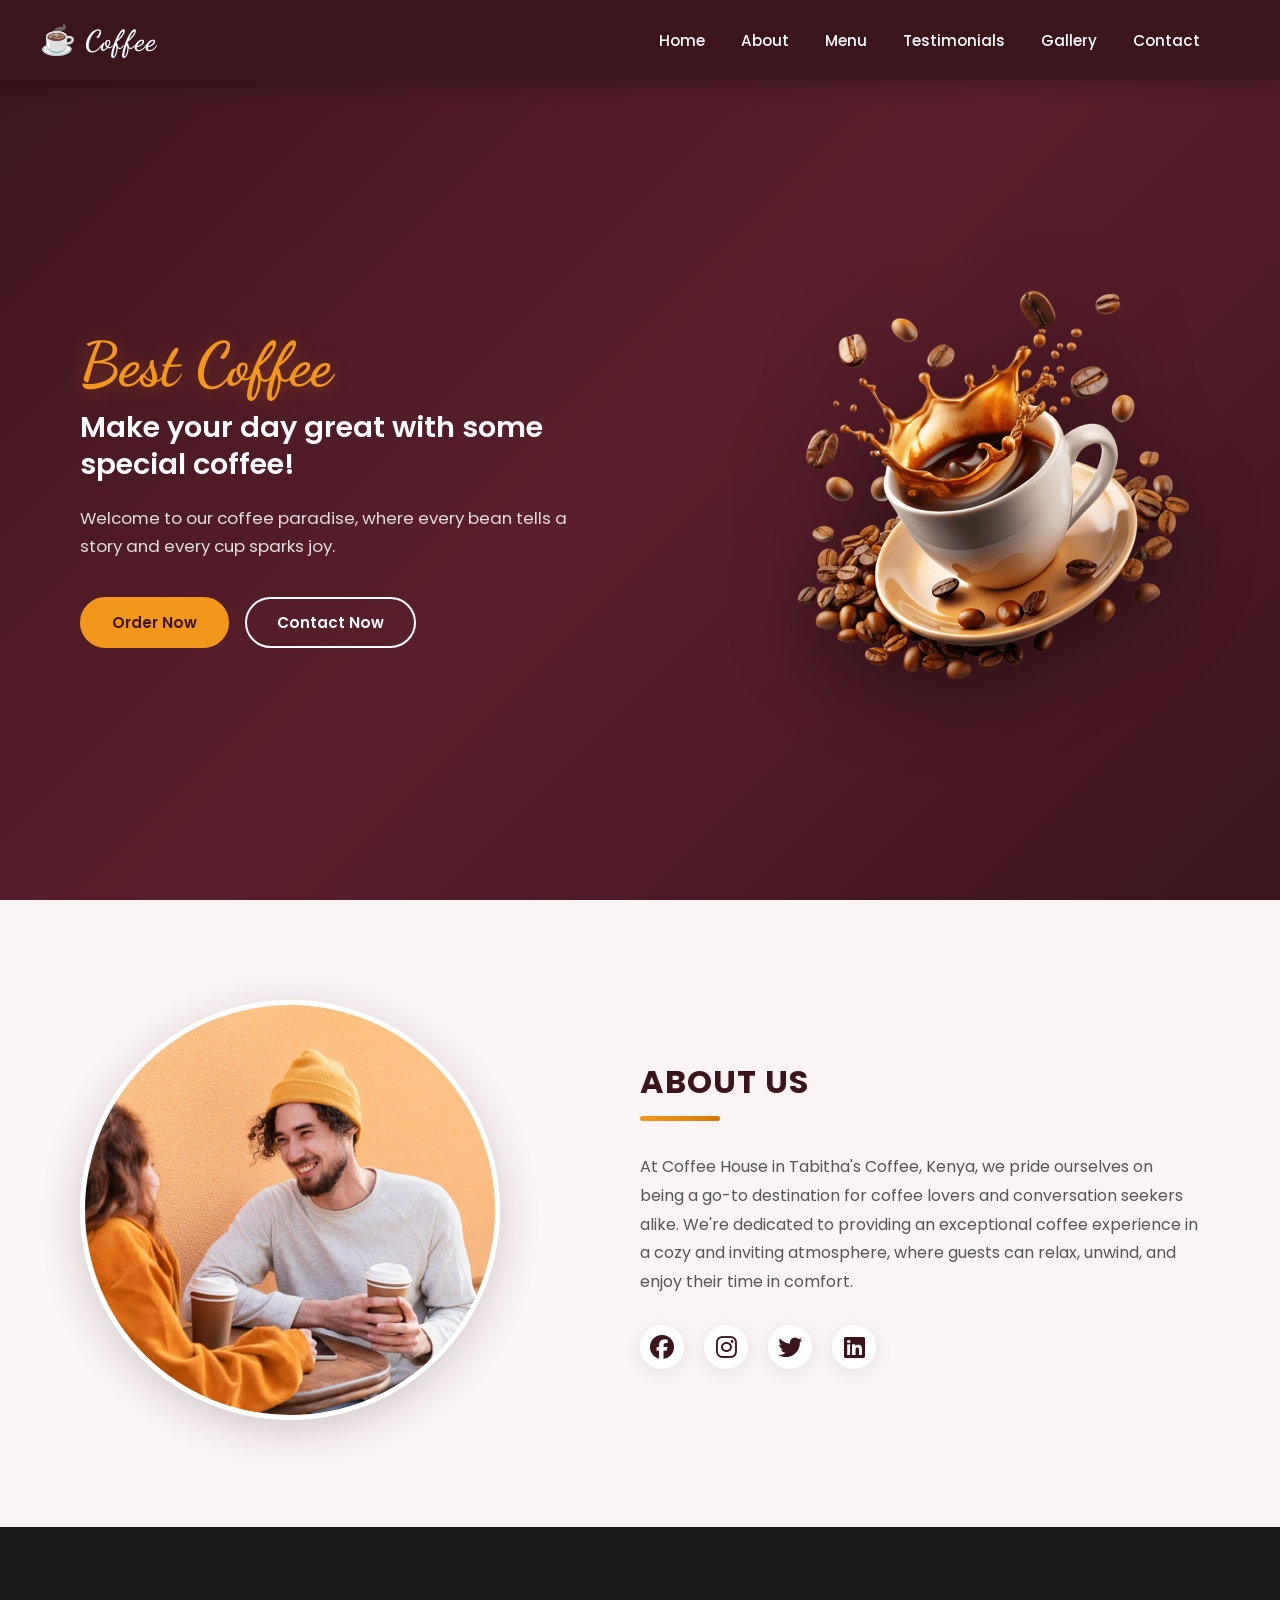
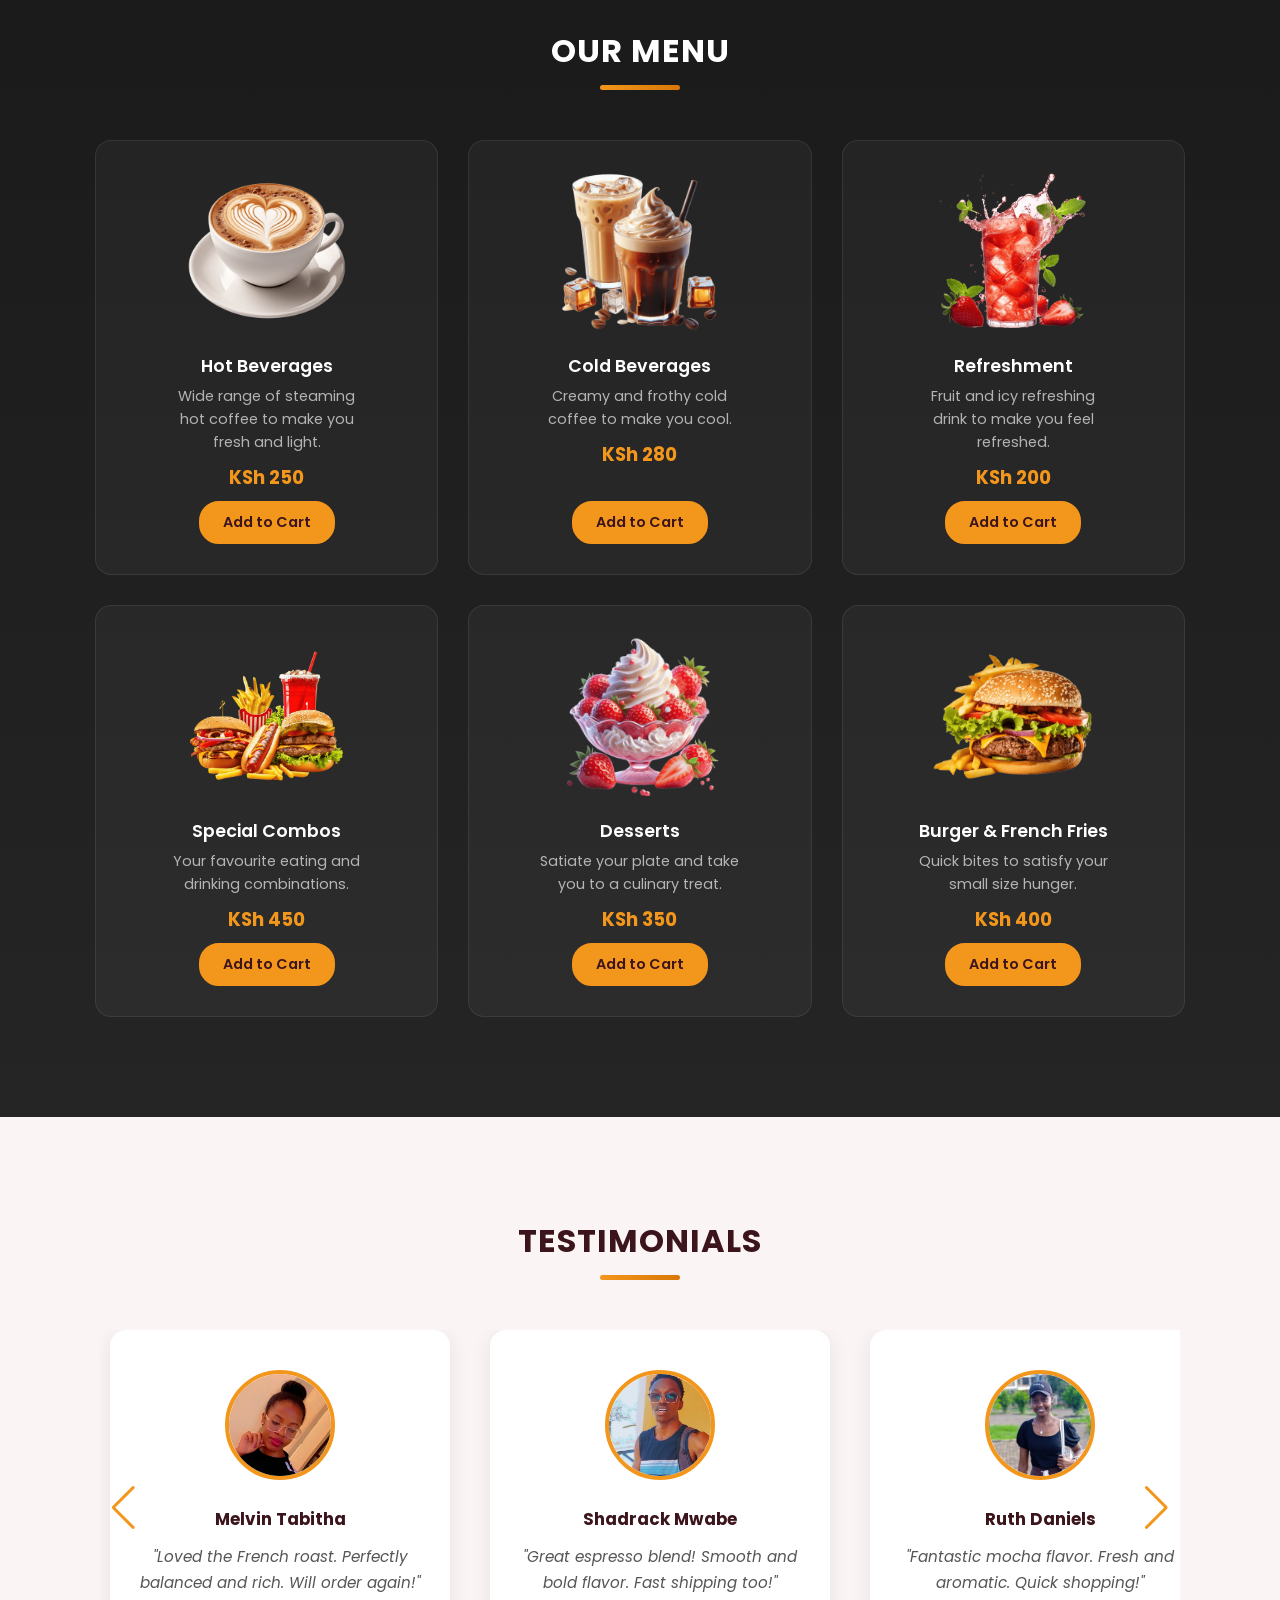
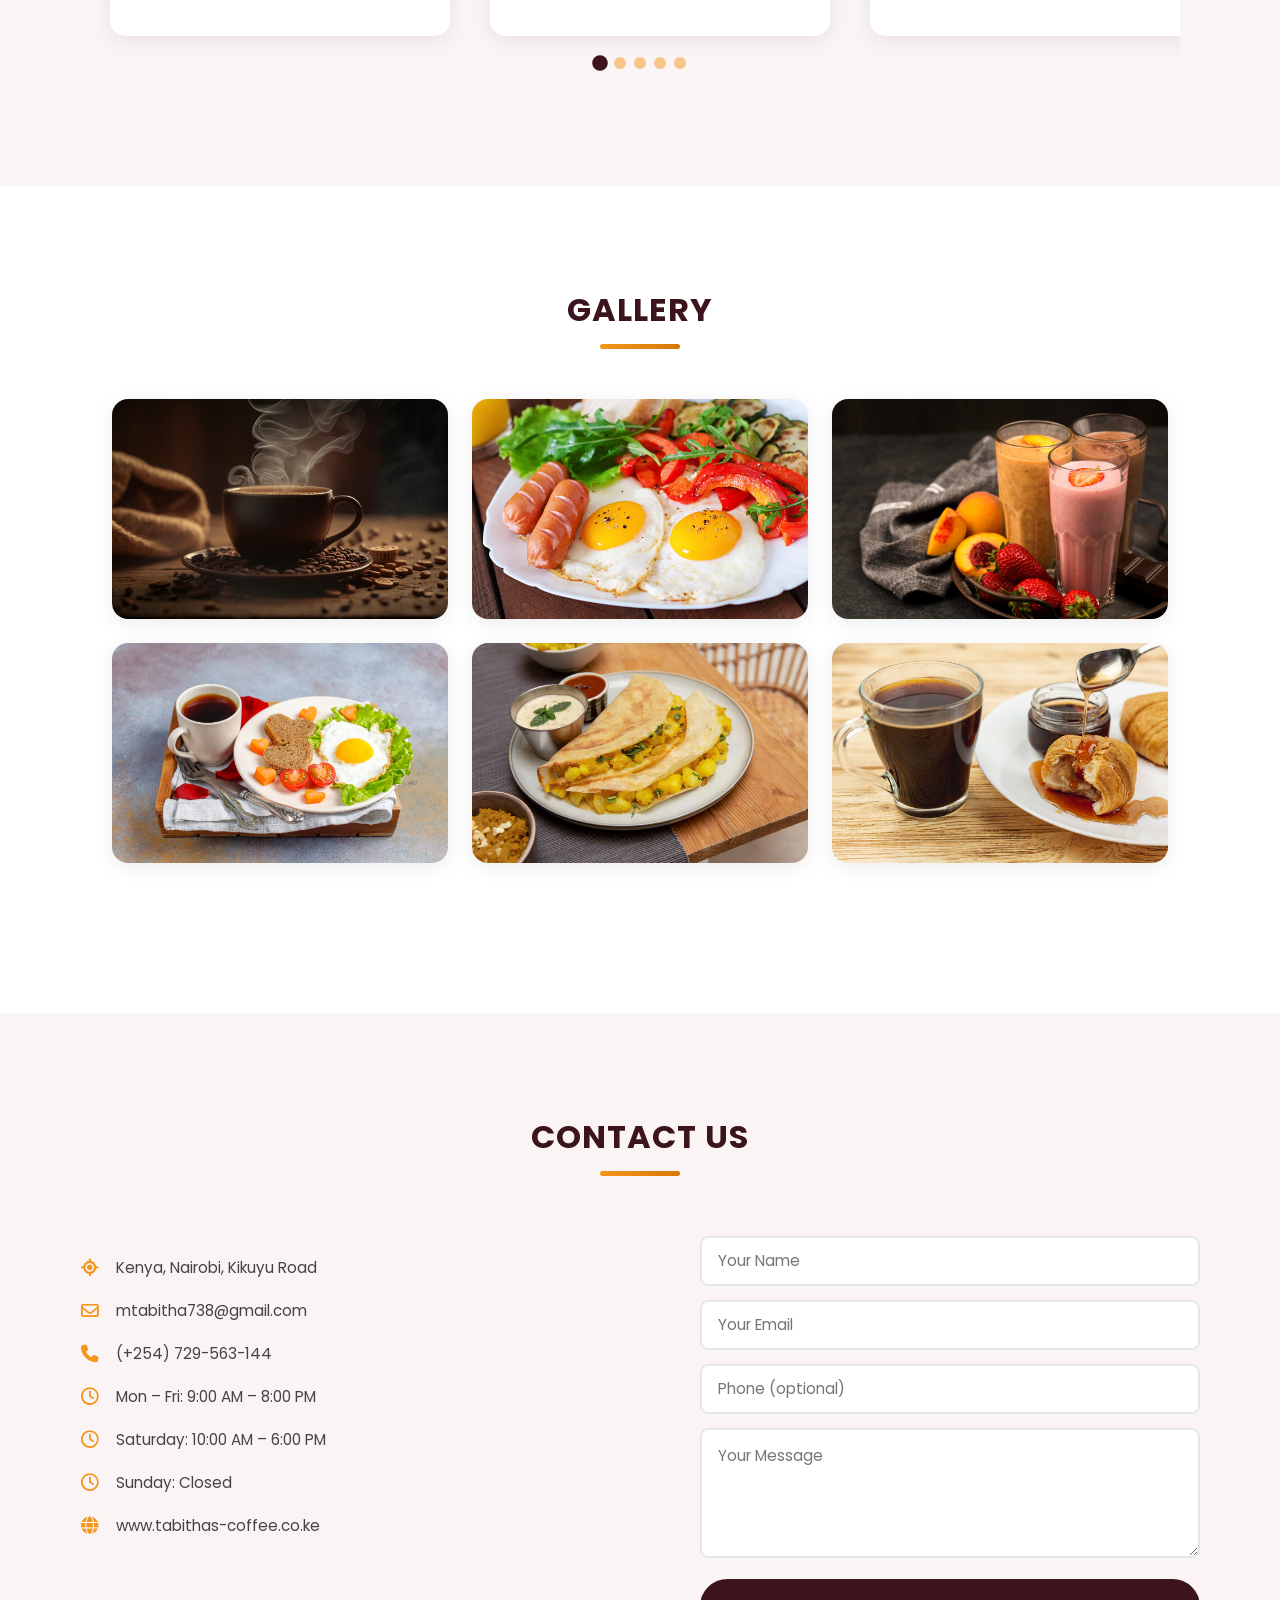
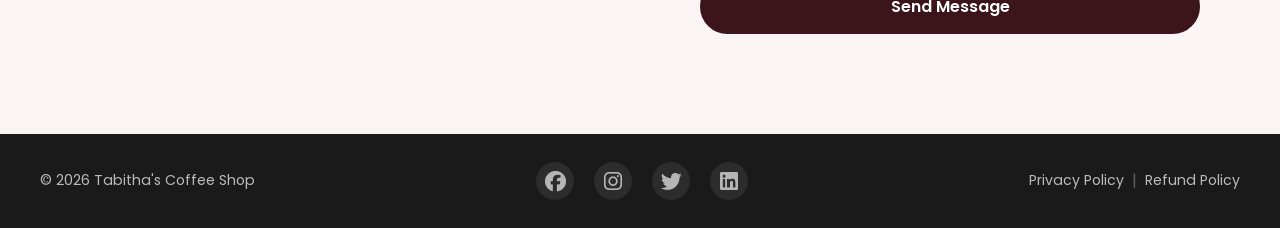
==== commit f06af180: "Update frontend" ====
--- a/coffeewebsite_frontend/index.html
+++ b/coffeewebsite_frontend/index.html
@@ -30,13 +30,13 @@
             <li class="nav-item"><a href="#testimonials" class="nav-link">Testimonials</a></li>
             <li class="nav-item"><a href="#gallery"      class="nav-link">Gallery</a></li>
             <li class="nav-item"><a href="#contact"      class="nav-link">Contact</a></li>
-            <li class="nav-item cart-container">
-                <div class="cart-icon" id="cart-icon">
-                    🛒 <span id="cart-count">0</span>
-                </div>
-            </li>
         </ul>
-        <button id="menu-open-button" class="fas fa-bars"></button>
+        <div class="nav-actions">
+            <div class="cart-icon" id="cart-icon">
+                🛒 <span id="cart-count">0</span>
+            </div>
+            <button id="menu-open-button" class="fas fa-bars"></button>
+        </div>
     </nav>
 
     <!-- ─── CART DROPDOWN ─────────────────────────────────────────────────── -->
@@ -148,41 +148,39 @@
         <div class="section-content">
             <!-- Swiper container: prev/next buttons MUST be direct children of .slider-container -->
             <div class="slider-container swiper">
-                <div class="slider-wrapper swiper-wrapper">
-                    <ul class="testimonials-list">
-
-                        <li class="testimanials swiper-slide">
-                            <img src="images/my.jpg"   alt="Melvin Tabitha" class="user-image">
-                            <h3 class="name">Melvin Tabitha</h3>
-                            <i class="feedback">"Loved the French roast. Perfectly balanced and rich. Will order again!"</i>
-                        </li>
-
-                        <li class="testimanials swiper-slide">
-                            <img src="images/mine.jpg" alt="Shadrack Mwabe" class="user-image">
-                            <h3 class="name">Shadrack Mwabe</h3>
-                            <i class="feedback">"Great espresso blend! Smooth and bold flavor. Fast shipping too!"</i>
-                        </li>
-
-                        <li class="testimanials swiper-slide">
-                            <img src="images/ruth.jpg" alt="Ruth Daniels"   class="user-image">
-                            <h3 class="name">Ruth Daniels</h3>
-                            <i class="feedback">"Fantastic mocha flavor. Fresh and aromatic. Quick shopping!"</i>
-                        </li>
-
-                        <li class="testimanials swiper-slide">
-                            <img src="images/mi.jpg"   alt="Samuel James"   class="user-image">
-                            <h3 class="name">Samuel James</h3>
-                            <i class="feedback">"Excellent quality! Fresh beans and quick delivery. Highly recommend."</i>
-                        </li>
-
-                        <li class="testimanials swiper-slide">
-                            <img src="images/me.jpg"   alt="Opondo Tabitha" class="user-image">
-                            <h3 class="name">Opondo Tabitha</h3>
-                            <i class="feedback">"Best decaf I've tried! Smooth and flavorful. Arrived promptly."</i>
-                        </li>
-
-                    </ul>
-                </div>
+                <ul class="slider-wrapper swiper-wrapper">
+
+                    <li class="testimanials swiper-slide">
+                        <img src="images/my.jpg"   alt="Melvin Tabitha" class="user-image">
+                        <h3 class="name">Melvin Tabitha</h3>
+                        <i class="feedback">"Loved the French roast. Perfectly balanced and rich. Will order again!"</i>
+                    </li>
+
+                    <li class="testimanials swiper-slide">
+                        <img src="images/mine.jpg" alt="Shadrack Mwabe" class="user-image">
+                        <h3 class="name">Shadrack Mwabe</h3>
+                        <i class="feedback">"Great espresso blend! Smooth and bold flavor. Fast shipping too!"</i>
+                    </li>
+
+                    <li class="testimanials swiper-slide">
+                        <img src="images/ruth.jpg" alt="Ruth Daniels"   class="user-image">
+                        <h3 class="name">Ruth Daniels</h3>
+                        <i class="feedback">"Fantastic mocha flavor. Fresh and aromatic. Quick shopping!"</i>
+                    </li>
+
+                    <li class="testimanials swiper-slide">
+                        <img src="images/mi.jpg"   alt="Samuel James"   class="user-image">
+                        <h3 class="name">Samuel James</h3>
+                        <i class="feedback">"Excellent quality! Fresh beans and quick delivery. Highly recommend."</i>
+                    </li>
+
+                    <li class="testimanials swiper-slide">
+                        <img src="images/me.jpg"   alt="Opondo Tabitha" class="user-image">
+                        <h3 class="name">Opondo Tabitha</h3>
+                        <i class="feedback">"Best decaf I've tried! Smooth and flavorful. Arrived promptly."</i>
+                    </li>
+
+                </ul>
                 <!-- Navigation arrows & pagination OUTSIDE .swiper-wrapper -->
                 <div class="swiper-pagination"></div>
                 <div class="swiper-button-prev"></div>
--- a/coffeewebsite_frontend/style.css
+++ b/coffeewebsite_frontend/style.css
@@ -5,7 +5,9 @@
 @import url('https://fonts.googleapis.com/css2?family=Dancing+Script:wght@700&family=Poppins:wght@300;400;500;600;700&display=swap');
 
 /* ─── RESET & BASE ─────────────────────────────────────────────────────────── */
-*, *::before, *::after {
+*,
+*::before,
+*::after {
     margin: 0;
     padding: 0;
     box-sizing: border-box;
@@ -17,26 +19,36 @@
 
 
 :root {
-    --brand-dark:   #3b141c;
-    --brand-amber:  #f3961c;
-    --brand-light:  #faf4f5;
-    --brand-bg:     #252525;
-    --success:      #22c55e;
-    --danger:       #ef4444;
-    --warning:      #f59e0b;
-    --info:         #3b82f6;
-    --shadow-soft:  0 8px 32px rgba(0,0,0,0.12);
-    --shadow-card:  0 4px 20px rgba(0,0,0,0.08);
-    --radius-lg:    16px;
-    --radius-sm:    8px;
-    --transition:   0.3s ease;
-}
-
-html { scroll-behavior: smooth; }
-
-li  { list-style: none; }
-a   { text-decoration: none; }
-img { width: 100%; }
+    --brand-dark: #3b141c;
+    --brand-amber: #f3961c;
+    --brand-light: #faf4f5;
+    --brand-bg: #252525;
+    --success: #22c55e;
+    --danger: #ef4444;
+    --warning: #f59e0b;
+    --info: #3b82f6;
+    --shadow-soft: 0 8px 32px rgba(0, 0, 0, 0.12);
+    --shadow-card: 0 4px 20px rgba(0, 0, 0, 0.08);
+    --radius-lg: 16px;
+    --radius-sm: 8px;
+    --transition: 0.3s ease;
+}
+
+html {
+    scroll-behavior: smooth;
+}
+
+li {
+    list-style: none;
+}
+
+a {
+    text-decoration: none;
+}
+
+img {
+    width: 100%;
+}
 
 button {
     cursor: pointer;
@@ -54,7 +66,7 @@
     top: 0;
     left: 0;
     width: 100%;
-    box-shadow: 0 2px 20px rgba(0,0,0,0.3);
+    box-shadow: 0 2px 20px rgba(0, 0, 0, 0.3);
 }
 
 .navbar {
@@ -79,6 +91,14 @@
     display: flex;
     gap: 4px;
     align-items: center;
+    margin-left: auto;
+    margin-right: 24px;
+}
+
+.nav-actions {
+    display: flex;
+    align-items: center;
+    gap: 16px;
 }
 
 .nav-link {
@@ -95,7 +115,10 @@
     background-color: var(--brand-amber);
 }
 
-#menu-close-button, #menu-open-button { display: none; }
+#menu-close-button,
+#menu-open-button {
+    display: none;
+}
 
 .section-content {
     max-width: 1300px;
@@ -116,17 +139,21 @@
     font-size: 0.9rem;
     cursor: pointer;
     transition: var(--transition);
-    box-shadow: 0 2px 8px rgba(243,150,28,0.4);
-}
-
-.cart-icon.show { display: flex; }
+    box-shadow: 0 2px 8px rgba(243, 150, 28, 0.4);
+}
+
+.cart-icon.show {
+    display: flex;
+}
 
 .cart-icon:hover {
     background: #d97706;
     transform: scale(1.05);
 }
 
-#cart-count { font-weight: 800; }
+#cart-count {
+    font-weight: 800;
+}
 
 /* ─── CART DROPDOWN ─────────────────────────────────────────────────────────── */
 .cart-dropdown {
@@ -152,7 +179,9 @@
     border-bottom: 2px solid var(--brand-light);
 }
 
-.cart-dropdown.active { display: block; }
+.cart-dropdown.active {
+    display: block;
+}
 
 #cart-items {
     max-height: 250px;
@@ -194,7 +223,9 @@
     transition: var(--transition);
 }
 
-.qty-controls button:hover { background: var(--brand-dark); }
+.qty-controls button:hover {
+    background: var(--brand-dark);
+}
 
 .remove-btn {
     background: var(--danger) !important;
@@ -233,7 +264,9 @@
     transition: var(--transition);
 }
 
-.checkout-btn:hover { background: #5a1f2c; }
+.checkout-btn:hover {
+    background: #5a1f2c;
+}
 
 #clear-cart-btn {
     color: var(--danger);
@@ -268,14 +301,16 @@
     padding: 60px 80px;
 }
 
-.hero-details { flex: 1; }
+.hero-details {
+    flex: 1;
+}
 
 .title {
     font-size: 3.8rem;
     color: var(--brand-amber);
     font-family: 'Dancing Script', cursive;
     line-height: 1.1;
-    text-shadow: 0 2px 20px rgba(243,150,28,0.3);
+    text-shadow: 0 2px 20px rgba(243, 150, 28, 0.3);
 }
 
 .subtitle {
@@ -291,22 +326,33 @@
     max-width: 75%;
     margin: 20px 0 36px;
     line-height: 1.7;
-    color: rgba(255,255,255,0.85);
+    color: rgba(255, 255, 255, 0.85);
 }
 
 .hero-image-wraper {
     max-width: 420px;
     flex-shrink: 0;
-    filter: drop-shadow(0 20px 40px rgba(0,0,0,0.4));
+    filter: drop-shadow(0 20px 40px rgba(0, 0, 0, 0.4));
     animation: float 4s ease-in-out infinite;
 }
 
 @keyframes float {
-    0%, 100% { transform: translateY(0); }
-    50%       { transform: translateY(-12px); }
-}
-
-.buttons { display: flex; gap: 16px; flex-wrap: wrap; }
+
+    0%,
+    100% {
+        transform: translateY(0);
+    }
+
+    50% {
+        transform: translateY(-12px);
+    }
+}
+
+.buttons {
+    display: flex;
+    gap: 16px;
+    flex-wrap: wrap;
+}
 
 .button {
     padding: 12px 30px;
@@ -356,7 +402,7 @@
     height: 420px;
     object-fit: cover;
     border-radius: 50%;
-    box-shadow: 0 10px 40px rgba(59,20,28,0.2);
+    box-shadow: 0 10px 40px rgba(59, 20, 28, 0.2);
     border: 5px solid white;
 }
 
@@ -379,10 +425,17 @@
     background: linear-gradient(90deg, var(--brand-amber), #d97706);
 }
 
-.about-details { max-width: 50%; }
-
-.about-details .section-title { text-align: left; }
-.about-details .section-title::after { margin-left: 0; }
+.about-details {
+    max-width: 50%;
+}
+
+.about-details .section-title {
+    text-align: left;
+}
+
+.about-details .section-title::after {
+    margin-left: 0;
+}
 
 .text {
     line-height: 1.8;
@@ -423,7 +476,9 @@
     padding: 100px 0;
 }
 
-.menu-section .section-title { color: white; }
+.menu-section .section-title {
+    color: white;
+}
 
 .menu-list {
     display: flex;
@@ -441,18 +496,18 @@
     text-align: center;
     padding: 30px 20px;
     width: calc(100% / 3 - 30px);
-    background: rgba(255,255,255,0.04);
+    background: rgba(255, 255, 255, 0.04);
     border-radius: var(--radius-lg);
-    border: 1px solid rgba(255,255,255,0.08);
+    border: 1px solid rgba(255, 255, 255, 0.08);
     transition: var(--transition);
     cursor: default;
 }
 
 .menu-item:hover {
-    background: rgba(243,150,28,0.08);
-    border-color: rgba(243,150,28,0.3);
+    background: rgba(243, 150, 28, 0.08);
+    border-color: rgba(243, 150, 28, 0.3);
     transform: translateY(-6px);
-    box-shadow: 0 12px 32px rgba(0,0,0,0.3);
+    box-shadow: 0 12px 32px rgba(0, 0, 0, 0.3);
 }
 
 .menu-image {
@@ -463,7 +518,9 @@
     transition: var(--transition);
 }
 
-.menu-item:hover .menu-image { transform: scale(1.08); }
+.menu-item:hover .menu-image {
+    transform: scale(1.08);
+}
 
 .name {
     margin: 6px 0;
@@ -474,7 +531,7 @@
 .detail {
     font-size: 0.9rem;
     max-width: 200px;
-    color: rgba(255,255,255,0.65);
+    color: rgba(255, 255, 255, 0.65);
     line-height: 1.6;
 }
 
@@ -521,12 +578,10 @@
     padding-bottom: 50px;
 }
 
-.slider-wrapper {
-    /* swiper-wrapper takes care of layout */
-}
+
 
 .testimonials-list {
-    display: flex;     /* swiper manages this internally */
+    display: flex;
 }
 
 .testimanials {
@@ -563,9 +618,14 @@
     color: #555;
     font-size: 0.95rem;
     font-style: italic;
-}
-
-.swiper-pagination { bottom: 10px !important; }
+    display: block;
+    overflow-wrap: break-word;
+    word-break: break-word;
+}
+
+.swiper-pagination {
+    bottom: 10px !important;
+}
 
 .swiper-pagination-bullet {
     width: 12px;
@@ -581,17 +641,21 @@
     transform: scale(1.3);
 }
 
-.swiper-button-prev, .swiper-button-next {
+.swiper-button-prev,
+.swiper-button-next {
     color: var(--brand-amber);
     transition: var(--transition);
 }
 
-.swiper-button-prev:hover, .swiper-button-next:hover {
+.swiper-button-prev:hover,
+.swiper-button-next:hover {
     color: var(--brand-dark);
 }
 
 /* ─── GALLERY ────────────────────────────────────────────────────────────────── */
-.gallery-section { padding: 100px 0; }
+.gallery-section {
+    padding: 100px 0;
+}
 
 .gallery-list {
     display: flex;
@@ -617,7 +681,9 @@
     display: block;
 }
 
-.gallery-item:hover .gallery-image { transform: scale(1.08); }
+.gallery-item:hover .gallery-image {
+    transform: scale(1.08);
+}
 
 /* ─── CONTACT ────────────────────────────────────────────────────────────────── */
 .contact-section {
@@ -633,7 +699,9 @@
     padding: 60px 80px 0;
 }
 
-.contact-info-list { flex-shrink: 0; }
+.contact-info-list {
+    flex-shrink: 0;
+}
 
 .contact-info {
     display: flex;
@@ -651,7 +719,10 @@
     text-align: center;
 }
 
-.contact-form { flex: 1; max-width: 500px; }
+.contact-form {
+    flex: 1;
+    max-width: 500px;
+}
 
 .form-input {
     width: 100%;
@@ -667,7 +738,10 @@
     font-family: 'Poppins', sans-serif;
 }
 
-.form-input:focus { border-color: var(--brand-amber); box-shadow: 0 0 0 3px rgba(243,150,28,0.15); }
+.form-input:focus {
+    border-color: var(--brand-amber);
+    box-shadow: 0 0 0 3px rgba(243, 150, 28, 0.15);
+}
 
 .form-message {
     height: 130px;
@@ -684,7 +758,10 @@
     transition: var(--transition);
 }
 
-.form-message:focus { border-color: var(--brand-amber); box-shadow: 0 0 0 3px rgba(243,150,28,0.15); }
+.form-message:focus {
+    border-color: var(--brand-amber);
+    box-shadow: 0 0 0 3px rgba(243, 150, 28, 0.15);
+}
 
 .submit-button {
     background: var(--brand-dark);
@@ -746,8 +823,9 @@
     margin: 0 auto;
 }
 
-.copyright-text, .policy-link {
-    color: rgba(255,255,255,0.7);
+.copyright-text,
+.policy-link {
+    color: rgba(255, 255, 255, 0.7);
     font-size: 0.88rem;
     transition: var(--transition);
 }
@@ -759,7 +837,7 @@
 
 .sociallink {
     font-size: 1.3rem;
-    color: rgba(255,255,255,0.65);
+    color: rgba(255, 255, 255, 0.65);
     transition: var(--transition);
     width: 38px;
     height: 38px;
@@ -767,7 +845,7 @@
     display: flex;
     align-items: center;
     justify-content: center;
-    background: rgba(255,255,255,0.08);
+    background: rgba(255, 255, 255, 0.08);
 }
 
 .sociallink:hover {
@@ -776,9 +854,19 @@
     transform: translateY(-2px);
 }
 
-.policy-text { display: flex; gap: 8px; align-items: center; }
-.separator { color: rgba(255,255,255,0.3); }
-.policy-link:hover { color: var(--brand-amber); }
+.policy-text {
+    display: flex;
+    gap: 8px;
+    align-items: center;
+}
+
+.separator {
+    color: rgba(255, 255, 255, 0.3);
+}
+
+.policy-link:hover {
+    color: var(--brand-amber);
+}
 
 /* ════════════════════════════════════════════════════════════════
    CHECKOUT MODAL
@@ -787,14 +875,16 @@
     position: fixed;
     inset: 0;
     display: none;
-    background: rgba(0,0,0,0.65);
+    background: rgba(0, 0, 0, 0.65);
     backdrop-filter: blur(6px);
     justify-content: center;
     align-items: center;
     z-index: 3000;
 }
 
-.checkout-modal.active { display: flex; }
+.checkout-modal.active {
+    display: flex;
+}
 
 .checkout-content {
     background: #ffffff;
@@ -850,8 +940,13 @@
     font-family: 'Poppins', sans-serif;
 }
 
-.checkout-content input:focus { border-color: var(--brand-amber); }
-.checkout-content input.invalid { border-color: var(--danger); }
+.checkout-content input:focus {
+    border-color: var(--brand-amber);
+}
+
+.checkout-content input.invalid {
+    border-color: var(--danger);
+}
 
 .checkout-actions {
     display: flex;
@@ -870,11 +965,18 @@
     cursor: pointer;
     transition: var(--transition);
     font-size: 0.95rem;
-    box-shadow: 0 4px 12px rgba(243,150,28,0.4);
-}
-
-#confirm-order:hover  { background: linear-gradient(135deg, #d97706, #b45309); box-shadow: none; }
-#confirm-order:disabled { opacity: 0.6; cursor: not-allowed; }
+    box-shadow: 0 4px 12px rgba(243, 150, 28, 0.4);
+}
+
+#confirm-order:hover {
+    background: linear-gradient(135deg, #d97706, #b45309);
+    box-shadow: none;
+}
+
+#confirm-order:disabled {
+    opacity: 0.6;
+    cursor: not-allowed;
+}
 
 #close-checkout {
     flex: 0 0 auto;
@@ -888,7 +990,10 @@
     font-size: 0.9rem;
 }
 
-#close-checkout:hover { border-color: var(--brand-dark); color: var(--brand-dark); }
+#close-checkout:hover {
+    border-color: var(--brand-dark);
+    color: var(--brand-dark);
+}
 
 /* Payment status inside checkout modal */
 .payment-status {
@@ -903,7 +1008,9 @@
     display: none;
 }
 
-.payment-status:not(:empty) { display: block; }
+.payment-status:not(:empty) {
+    display: block;
+}
 
 /* Error text */
 .error-text {
@@ -914,7 +1021,9 @@
     font-weight: 500;
 }
 
-input.invalid { border-color: var(--danger) !important; }
+input.invalid {
+    border-color: var(--danger) !important;
+}
 
 /* ════════════════════════════════════════════════════════════════
    CANCEL MODAL
@@ -925,11 +1034,13 @@
     display: none;
     justify-content: center;
     align-items: center;
-    background: rgba(0,0,0,0.55);
+    background: rgba(0, 0, 0, 0.55);
     z-index: 4000;
 }
 
-.cancel-modal.active { display: flex; }
+.cancel-modal.active {
+    display: flex;
+}
 
 .cancel-content {
     background: white;
@@ -964,7 +1075,9 @@
     transition: var(--transition);
 }
 
-#confirm-cancel:hover { background: #b91c1c; }
+#confirm-cancel:hover {
+    background: #b91c1c;
+}
 
 #keep-order {
     flex: 1;
@@ -976,7 +1089,9 @@
     transition: var(--transition);
 }
 
-#keep-order:hover { background: #d97706; }
+#keep-order:hover {
+    background: #d97706;
+}
 
 /* ════════════════════════════════════════════════════════════════
    SUCCESS MODAL
@@ -984,14 +1099,16 @@
 .success-modal {
     position: fixed;
     inset: 0;
-    background: rgba(0,0,0,0.65);
+    background: rgba(0, 0, 0, 0.65);
     display: none;
     justify-content: center;
     align-items: center;
     z-index: 5000;
 }
 
-.success-modal.active { display: flex; }
+.success-modal.active {
+    display: flex;
+}
 
 .success-content {
     background: white;
@@ -1016,7 +1133,7 @@
     align-items: center;
     justify-content: center;
     animation: tickPop 0.5s ease;
-    box-shadow: 0 8px 24px rgba(34,197,94,0.35);
+    box-shadow: 0 8px 24px rgba(34, 197, 94, 0.35);
 }
 
 .success-content h2 {
@@ -1025,7 +1142,7 @@
     font-size: 1.4rem;
 }
 
-.success-content > p {
+.success-content>p {
     color: #666;
     margin-bottom: 16px;
     font-size: 0.95rem;
@@ -1049,12 +1166,30 @@
     border-bottom: 1px solid #f0e0e0;
 }
 
-.success-order-details .detail-row:last-child { border-bottom: none; }
-
-.success-order-details .detail-label { font-weight: 600; color: var(--brand-dark); }
-.success-order-details .detail-value { color: #555; }
-.success-order-details .receipt-row  { background: #dcfce7; border-radius: 6px; padding: 6px 10px; margin-top: 8px; }
-.success-order-details .receipt-label { color: var(--success); font-weight: 700; }
+.success-order-details .detail-row:last-child {
+    border-bottom: none;
+}
+
+.success-order-details .detail-label {
+    font-weight: 600;
+    color: var(--brand-dark);
+}
+
+.success-order-details .detail-value {
+    color: #555;
+}
+
+.success-order-details .receipt-row {
+    background: #dcfce7;
+    border-radius: 6px;
+    padding: 6px 10px;
+    margin-top: 8px;
+}
+
+.success-order-details .receipt-label {
+    color: var(--success);
+    font-weight: 700;
+}
 
 #close-success {
     width: 100%;
@@ -1067,10 +1202,12 @@
     font-size: 1rem;
     cursor: pointer;
     transition: var(--transition);
-    box-shadow: 0 4px 12px rgba(243,150,28,0.4);
-}
-
-#close-success:hover { background: linear-gradient(135deg, #d97706, #b45309); }
+    box-shadow: 0 4px 12px rgba(243, 150, 28, 0.4);
+}
+
+#close-success:hover {
+    background: linear-gradient(135deg, #d97706, #b45309);
+}
 
 /* ════════════════════════════════════════════════════════════════
    PAYMENT FAILED MODAL
@@ -1078,14 +1215,16 @@
 .failed-modal {
     position: fixed;
     inset: 0;
-    background: rgba(0,0,0,0.65);
+    background: rgba(0, 0, 0, 0.65);
     display: none;
     justify-content: center;
     align-items: center;
     z-index: 5000;
 }
 
-.failed-modal.active { display: flex; }
+.failed-modal.active {
+    display: flex;
+}
 
 .failed-content {
     background: white;
@@ -1108,12 +1247,19 @@
     display: flex;
     align-items: center;
     justify-content: center;
-    box-shadow: 0 8px 24px rgba(239,68,68,0.35);
-}
-
-.failed-content h2 { color: var(--brand-dark); margin-bottom: 10px; }
-
-.failed-content p { color: #666; margin-bottom: 24px; font-size: 0.95rem; }
+    box-shadow: 0 8px 24px rgba(239, 68, 68, 0.35);
+}
+
+.failed-content h2 {
+    color: var(--brand-dark);
+    margin-bottom: 10px;
+}
+
+.failed-content p {
+    color: #666;
+    margin-bottom: 24px;
+    font-size: 0.95rem;
+}
 
 #close-failed {
     width: 100%;
@@ -1128,7 +1274,9 @@
     border: none;
 }
 
-#close-failed:hover { background: #b91c1c; }
+#close-failed:hover {
+    background: #b91c1c;
+}
 
 /* ════════════════════════════════════════════════════════════════
    PAYMENT TOAST (floating notification)
@@ -1148,42 +1296,86 @@
     display: none;
     align-items: center;
     gap: 10px;
-    box-shadow: 0 8px 32px rgba(0,0,0,0.25);
+    box-shadow: 0 8px 32px rgba(0, 0, 0, 0.25);
     animation: slideInToast 0.4s ease;
 }
 
-.payment-toast.show { display: flex; }
-
-.payment-toast.toast-success { background: linear-gradient(135deg, var(--success), #16a34a); }
-.payment-toast.toast-error   { background: linear-gradient(135deg, var(--danger), #b91c1c); }
-.payment-toast.toast-info    { background: linear-gradient(135deg, #3b82f6, #1d4ed8); }
-.payment-toast.toast-warning { background: linear-gradient(135deg, var(--warning), #d97706); }
+.payment-toast.show {
+    display: flex;
+}
+
+.payment-toast.toast-success {
+    background: linear-gradient(135deg, var(--success), #16a34a);
+}
+
+.payment-toast.toast-error {
+    background: linear-gradient(135deg, var(--danger), #b91c1c);
+}
+
+.payment-toast.toast-info {
+    background: linear-gradient(135deg, #3b82f6, #1d4ed8);
+}
+
+.payment-toast.toast-warning {
+    background: linear-gradient(135deg, var(--warning), #d97706);
+}
 
 @keyframes slideInToast {
-    from { opacity: 0; transform: translateX(60px); }
-    to   { opacity: 1; transform: translateX(0); }
+    from {
+        opacity: 0;
+        transform: translateX(60px);
+    }
+
+    to {
+        opacity: 1;
+        transform: translateX(0);
+    }
 }
 
 /* ════════════════════════════════════════════════════════════════
    ANIMATIONS
 ════════════════════════════════════════════════════════════════ */
 @keyframes popupScale {
-    from { transform: scale(0.85); opacity: 0; }
-    to   { transform: scale(1);    opacity: 1; }
+    from {
+        transform: scale(0.85);
+        opacity: 0;
+    }
+
+    to {
+        transform: scale(1);
+        opacity: 1;
+    }
 }
 
 @keyframes tickPop {
-    0%   { transform: scale(0); }
-    80%  { transform: scale(1.15); }
-    100% { transform: scale(1); }
+    0% {
+        transform: scale(0);
+    }
+
+    80% {
+        transform: scale(1.15);
+    }
+
+    100% {
+        transform: scale(1);
+    }
 }
 
 @keyframes fadeIn {
-    from { opacity: 0; transform: translateY(10px); }
-    to   { opacity: 1; transform: translateY(0); }
-}
-
-.hidden { display: none !important; }
+    from {
+        opacity: 0;
+        transform: translateY(10px);
+    }
+
+    to {
+        opacity: 1;
+        transform: translateY(0);
+    }
+}
+
+.hidden {
+    display: none !important;
+}
 
 /* ════════════════════════════════════════════════════════════════
    RESPONSIVE — ≤ 1024px
@@ -1206,6 +1398,10 @@
    RESPONSIVE — ≤ 900px (tablet/mobile)
 ════════════════════════════════════════════════════════════════ */
 @media screen and (max-width: 900px) {
+
+    .navbar {
+        padding: 0 20px;
+    }
 
     /* Nav menu becomes sidebar */
     .nav-menu {
@@ -1221,12 +1417,15 @@
         padding: 80px 20px 30px;
         gap: 4px;
         transition: left 0.25s ease;
-        box-shadow: 4px 0 20px rgba(0,0,0,0.1);
+        box-shadow: 4px 0 20px rgba(0, 0, 0, 0.1);
         z-index: 1100;
         overflow-y: auto;
-    }
-
-    body.show-mobile-menu .nav-menu { left: 0; }
+        margin: 0;
+    }
+
+    body.show-mobile-menu .nav-menu {
+        left: 0;
+    }
 
     .nav-link {
         color: var(--brand-dark);
@@ -1236,7 +1435,8 @@
         padding: 10px 16px;
     }
 
-    #menu-close-button, #menu-open-button {
+    #menu-close-button,
+    #menu-open-button {
         font-size: 1.3rem;
         display: block;
     }
@@ -1253,21 +1453,9 @@
         margin-right: 10px;
     }
 
-    #menu-overlay {
-        display: none;
-        position: fixed;
-        inset: 0;
-        background: rgba(0,0,0,0.4);
-        backdrop-filter: blur(4px);
-        z-index: 1000;
-    }
-
-    body.show-mobile-menu #menu-overlay { display: block; }
-
-    /* Cart dropdown inside sidebar */
-    .cart-container {
-        width: 100%;
-        padding: 10px 16px;
+
+    body.show-mobile-menu #menu-overlay {
+        display: block;
     }
 
     /* Hero */
@@ -1279,10 +1467,23 @@
         padding: 50px 28px;
     }
 
-    .hero-image-wraper { max-width: 240px; margin: 0 auto; }
-    .subtitle, .description { max-width: 100%; }
-    .buttons { justify-content: center; }
-    .title { font-size: 2.8rem; }
+    .hero-image-wraper {
+        max-width: 240px;
+        margin: 0 auto;
+    }
+
+    .subtitle,
+    .description {
+        max-width: 100%;
+    }
+
+    .buttons {
+        justify-content: center;
+    }
+
+    .title {
+        font-size: 2.8rem;
+    }
 
     /* About */
     .about-content {
@@ -1291,20 +1492,79 @@
         padding: 0 28px;
     }
 
-    .about-details { max-width: 100%; }
-    .about-details .section-title { text-align: center; }
-    .about-details .section-title::after { margin: 10px auto 0; }
-    .about-image { width: 220px; height: 220px; }
-    .social-link-list { justify-content: center; }
+    .about-details {
+        max-width: 100%;
+    }
+
+    .about-details .section-title {
+        text-align: center;
+    }
+
+    .about-details .section-title::after {
+        margin: 10px auto 0;
+    }
+
+    .about-image {
+        width: 220px;
+        height: 220px;
+    }
+
+    .social-link-list {
+        justify-content: center;
+    }
 
     /* Menu */
-    .menu-list { padding: 40px 20px 0; }
-    .menu-item { width: calc(50% - 30px); }
-    .slider-container { margin: 40px 20px 0; }
+    .menu-list {
+        padding: 40px 20px 0;
+    }
+
+    .menu-item {
+        width: calc(50% - 30px);
+    }
+
+    .slider-container {
+        margin: 40px 20px 0;
+    }
+
+    .testimanials {
+        min-height: 260px;
+        padding: 32px 24px;
+    }
+
+    .swiper-button-prev,
+    .swiper-button-next {
+        width: 30px;
+        height: 30px;
+        top: auto;
+        bottom: -6px;
+        margin-top: 0;
+        font-weight: bolder;
+    }
+
+    .swiper-button-prev {
+        left: 6px;
+    }
+
+    .swiper-button-next {
+        right: 6px;
+    }
+
+    .swiper-button-prev::after,
+    .swiper-button-next::after {
+        font-size: 16px;
+    }
+
+
 
     /* Gallery */
-    .gallery-list { padding: 40px 28px; }
-    .gallery-item { width: calc(50% - 24px); }
+    .gallery-list {
+        padding: 40px 28px;
+    }
+
+
+    .gallery-item {
+        width: calc(50% - 24px);
+    }
 
     /* Contact */
     .contact-content {
@@ -1313,7 +1573,10 @@
         padding: 40px 28px;
     }
 
-    .contact-form { max-width: 100%; width: 100%; }
+    .contact-form {
+        max-width: 100%;
+        width: 100%;
+    }
 
     /* Footer */
     .footer-content {
@@ -1327,7 +1590,26 @@
    RESPONSIVE — ≤ 640px (mobile)
 ════════════════════════════════════════════════════════════════ */
 @media screen and (max-width: 640px) {
-    .menu-item, .gallery-item { width: 100% !important; }
+
+    .menu-item,
+    .gallery-item {
+        width: 100% !important;
+    }
+
+    .slider-container {
+        margin: 30px 10px 0;
+        padding-bottom: 60px;
+    }
+
+    .testimanials {
+        margin: 0 4px;
+        min-height: 240px;
+        padding: 28px 20px;
+    }
+
+    .feedback {
+        font-size: 0.9rem;
+    }
 
     .payment-toast {
         right: 12px;
@@ -1342,4 +1624,4 @@
         right: 4%;
         left: 4%;
     }
-}
+}
